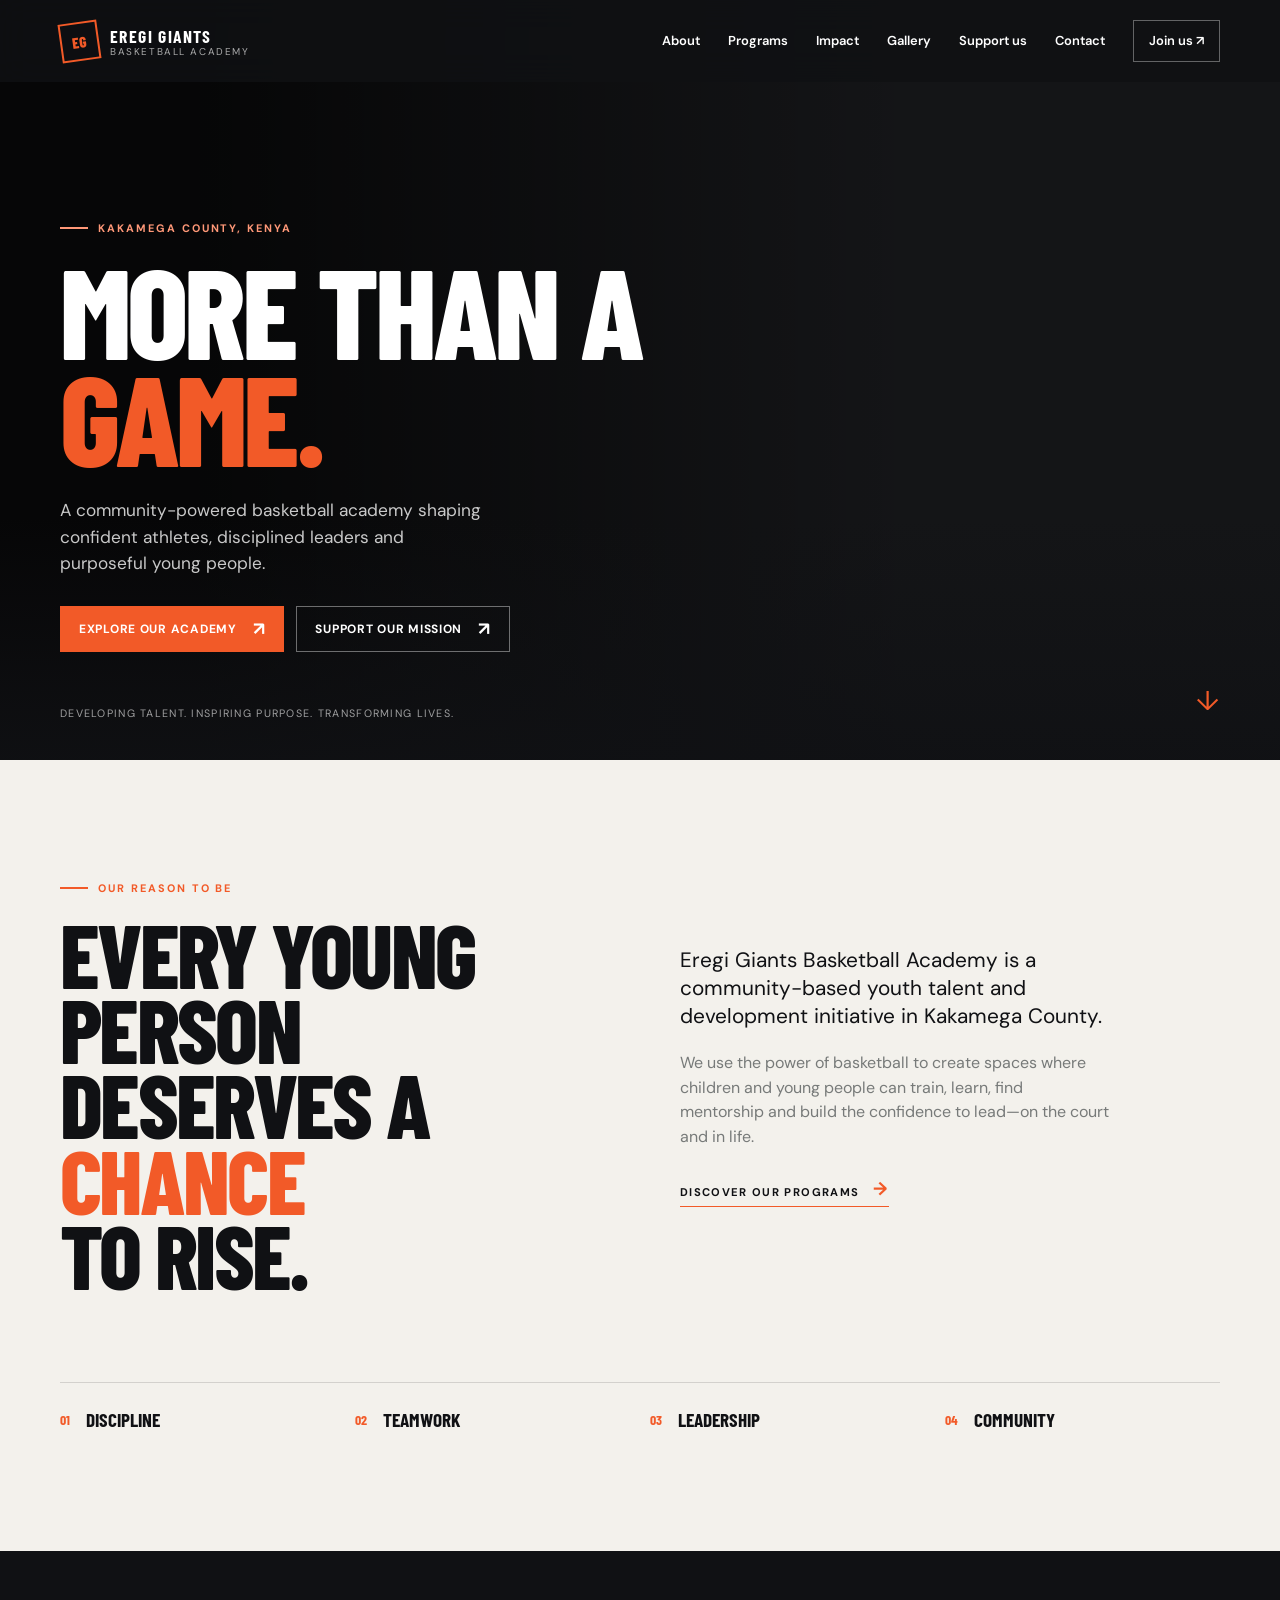
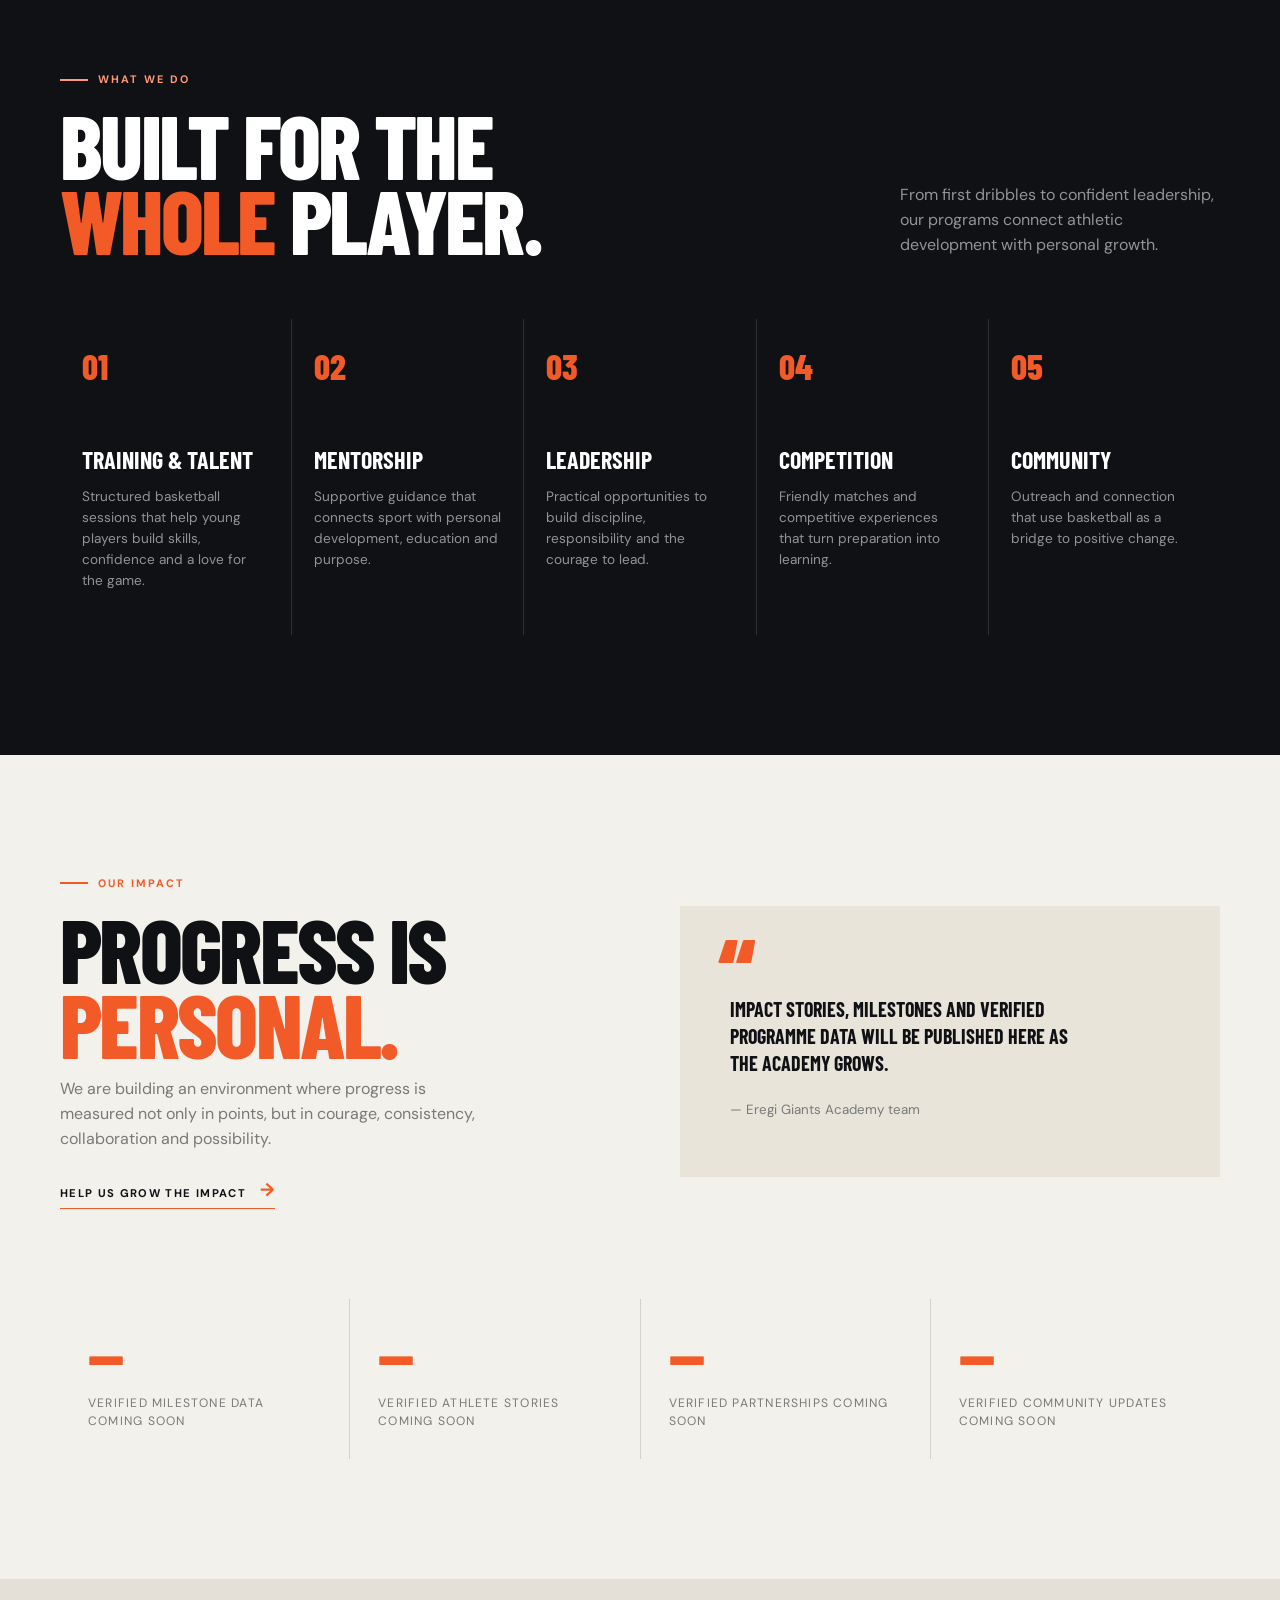
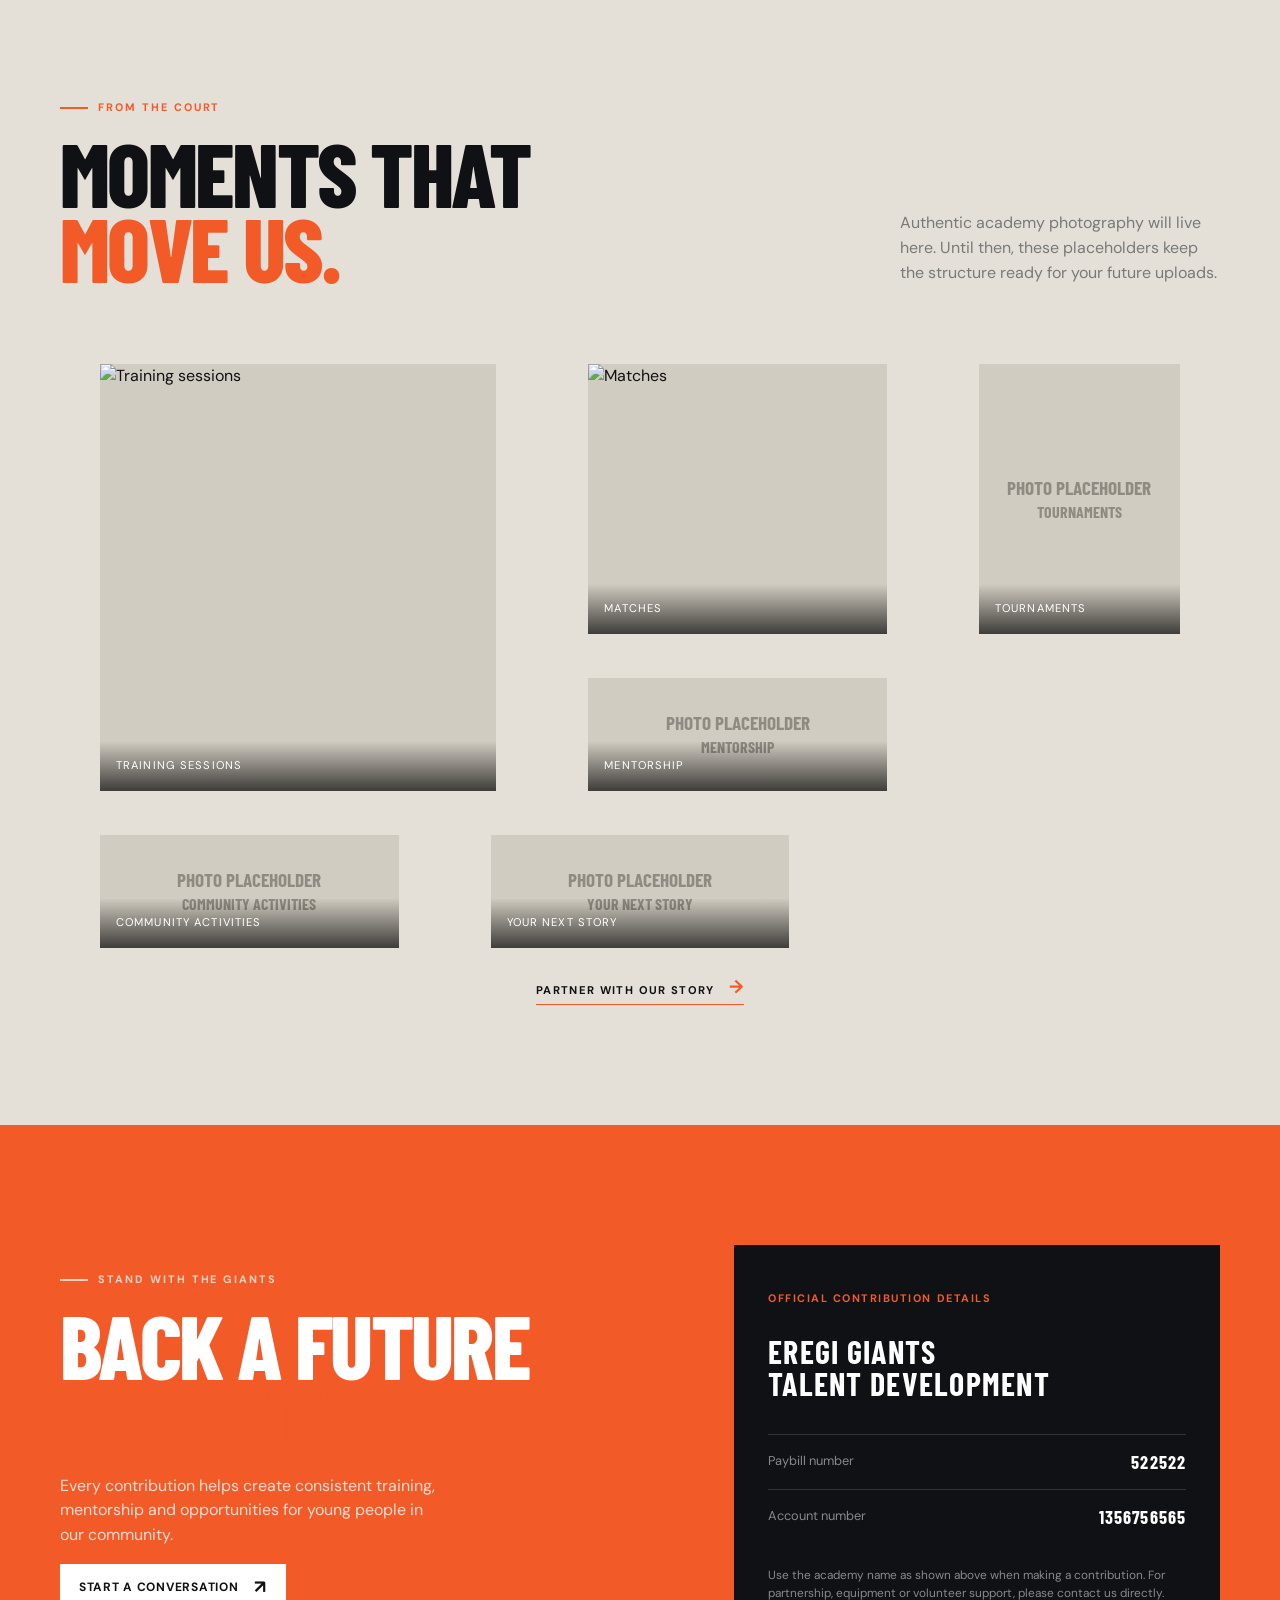
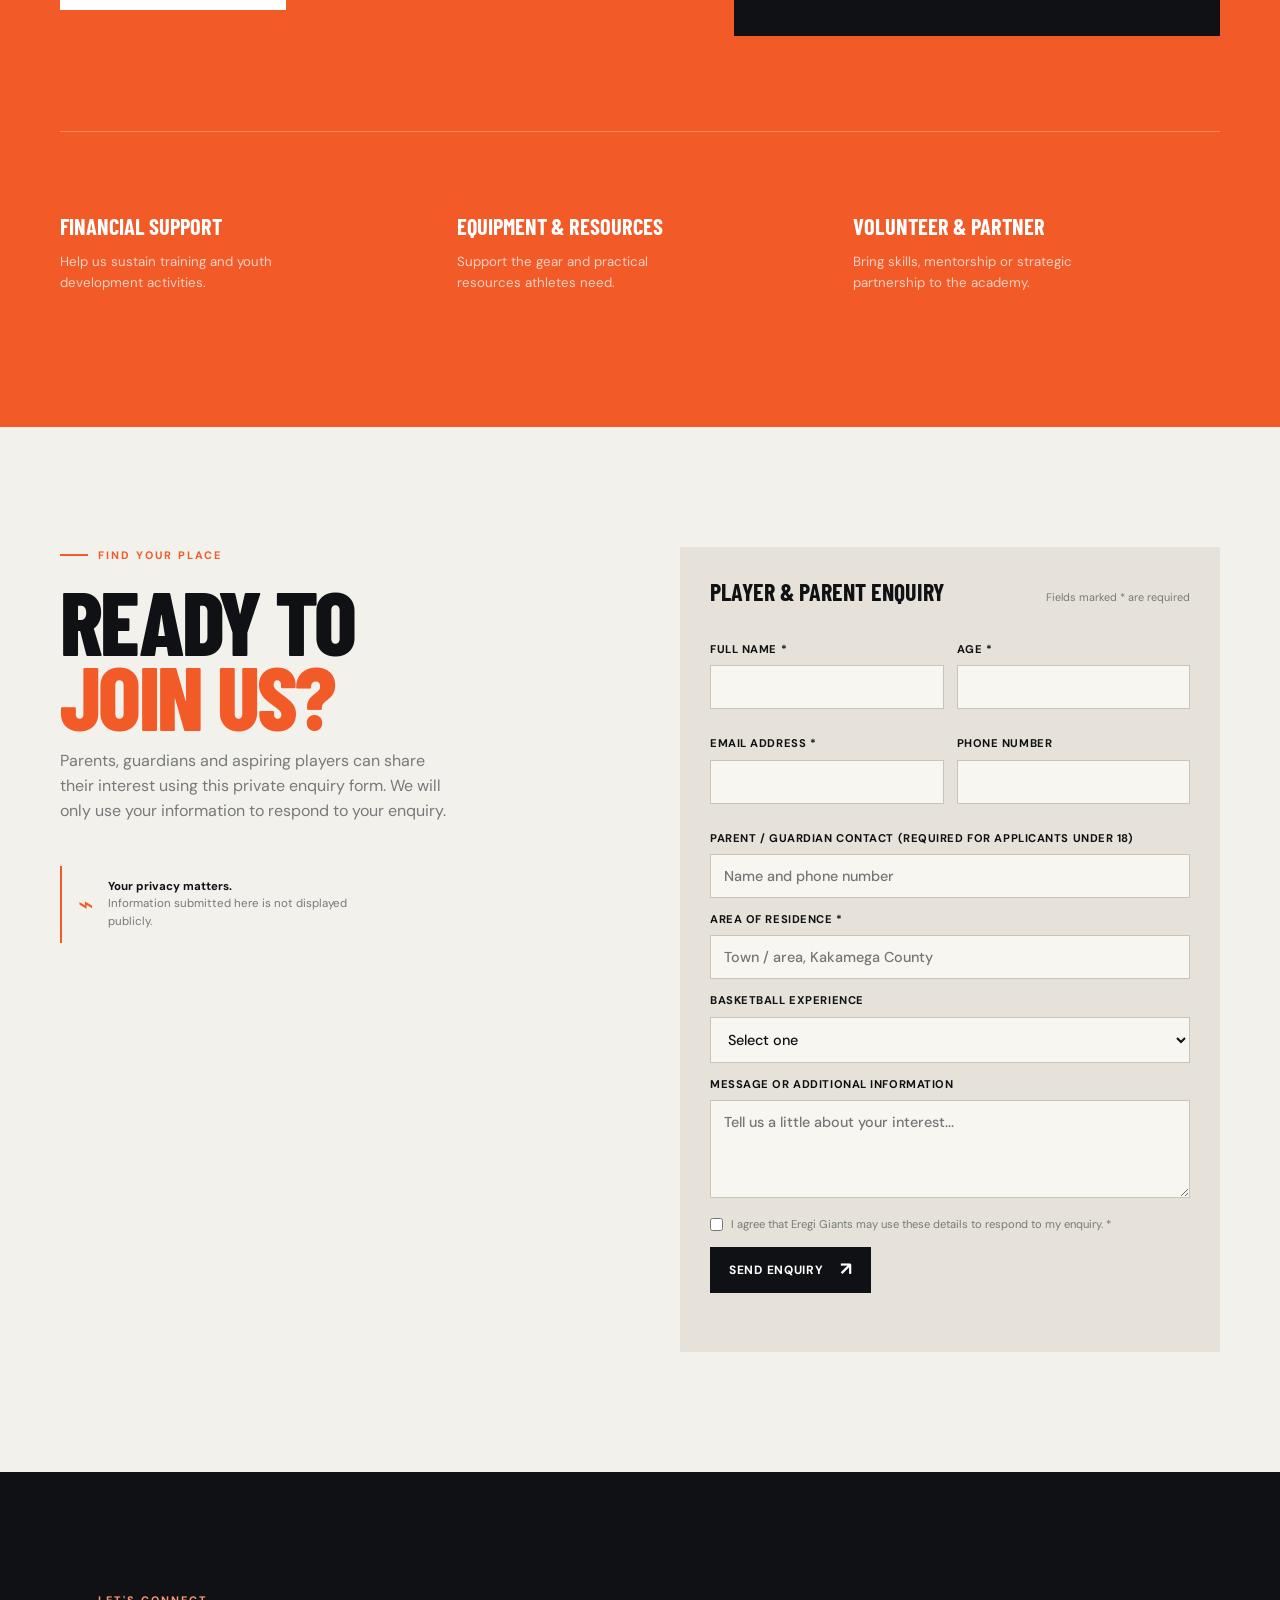
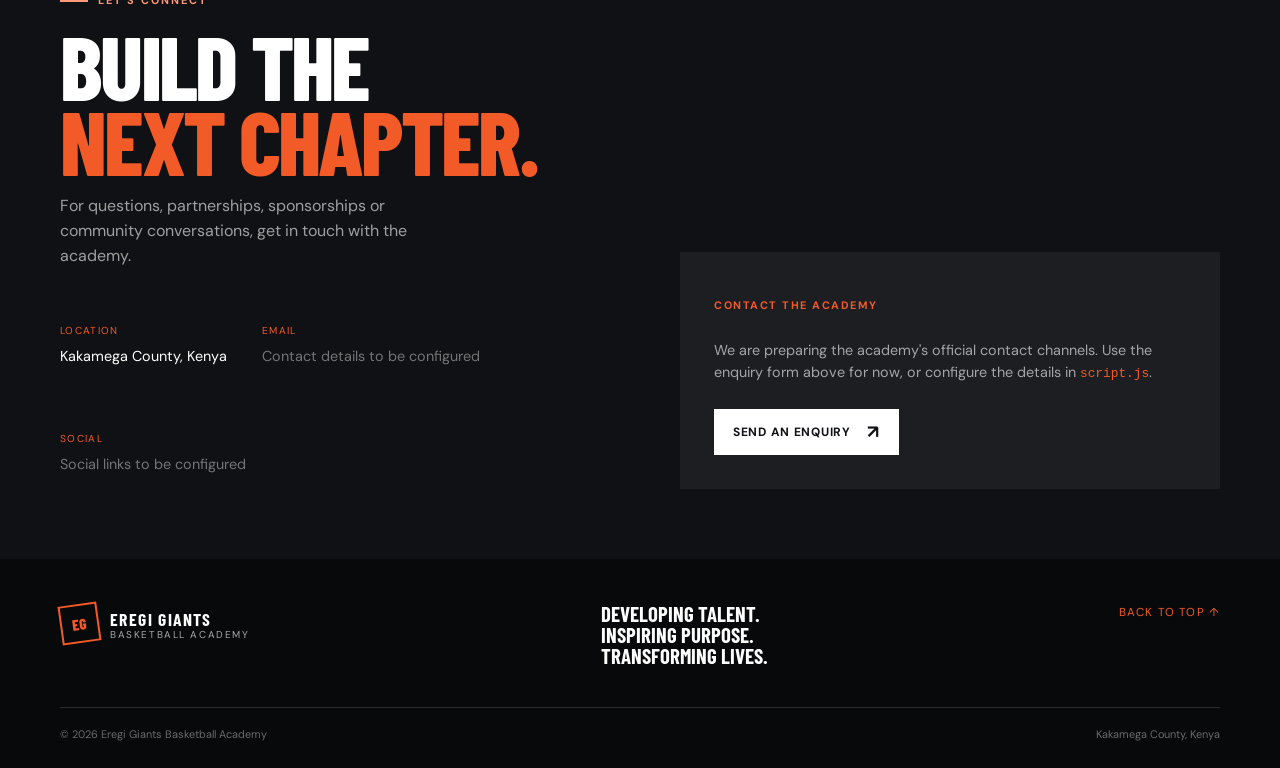
==== eregi-giants/index.html @ 75bba0b4 "Add Eregi Giants academy website\n\nCo-authored-by: Copilot <223556219+Copilot@users.noreply.github." ====
<!doctype html>
<html lang="en">
<head>
  <meta charset="utf-8" />
  <meta name="viewport" content="width=device-width, initial-scale=1" />
  <meta name="description" content="Eregi Giants Basketball Academy develops young talent, inspires purpose and transforms lives in Kakamega County, Kenya." />
  <meta name="theme-color" content="#101114" />
  <title>Eregi Giants Basketball Academy | Developing Talent. Inspiring Purpose.</title>
  <link rel="preconnect" href="https://fonts.googleapis.com" />
  <link rel="preconnect" href="https://fonts.gstatic.com" crossorigin />
  <link href="https://fonts.googleapis.com/css2?family=Barlow+Condensed:wght@500;600;700;800&family=DM+Sans:wght@400;500;600;700&display=swap" rel="stylesheet" />
  <link rel="stylesheet" href="styles.css" />
</head>
<body>
  <a class="skip-link" href="#main-content">Skip to content</a>
  <header class="site-header" id="top">
    <div class="container nav-wrap">
      <a class="brand" href="#home" aria-label="Eregi Giants home">
        <span class="brand-mark" aria-hidden="true">EG</span>
        <span><strong>EREGI GIANTS</strong><small>Basketball Academy</small></span>
      </a>
      <button class="menu-toggle" aria-expanded="false" aria-controls="primary-nav" aria-label="Open navigation"><span></span><span></span><span></span></button>
      <nav id="primary-nav" class="primary-nav" aria-label="Primary navigation">
        <a href="#about">About</a><a href="#programs">Programs</a><a href="#impact">Impact</a><a href="#gallery">Gallery</a><a href="#support">Support us</a><a href="#contact">Contact</a><a href="#join" class="nav-cta">Join us <span aria-hidden="true">↗</span></a>
      </nav>
    </div>
  </header>

  <main id="main-content">
    <section class="hero" id="home" aria-labelledby="hero-title">
      <div class="hero-image" role="img" aria-label="Young basketball player training outdoors"></div>
      <div class="hero-overlay"></div>
      <div class="container hero-content">
        <p class="eyebrow light"><span></span> Kakamega County, Kenya</p>
        <h1 id="hero-title">More than a<br /><em>game.</em></h1>
        <p class="hero-copy">A community-powered basketball academy shaping confident athletes, disciplined leaders and purposeful young people.</p>
        <div class="hero-actions"><a class="button button-primary" href="#about">Explore our academy <span>↗</span></a><a class="button button-ghost" href="#support">Support our mission <span>↗</span></a></div>
        <div class="hero-bottom"><span>Developing Talent. Inspiring Purpose. Transforming Lives.</span><a href="#about" class="scroll-cue" aria-label="Scroll to learn more">↓</a></div>
      </div>
    </section>

    <section class="intro section-pad" id="about">
      <div class="container intro-grid">
        <div><p class="eyebrow"><span></span> Our reason to be</p><h2>Every young person<br />deserves a <em>chance</em><br />to rise.</h2></div>
        <div class="intro-copy"><p class="lead">Eregi Giants Basketball Academy is a community-based youth talent and development initiative in Kakamega County.</p><p>We use the power of basketball to create spaces where children and young people can train, learn, find mentorship and build the confidence to lead—on the court and in life.</p><a class="text-link" href="#programs">Discover our programs <span>→</span></a></div>
      </div>
      <div class="container value-strip"><div><strong>01</strong><span>Discipline</span></div><div><strong>02</strong><span>Teamwork</span></div><div><strong>03</strong><span>Leadership</span></div><div><strong>04</strong><span>Community</span></div></div>
    </section>

    <section class="dark-section section-pad" id="programs">
      <div class="container"><div class="section-heading"><div><p class="eyebrow light"><span></span> What we do</p><h2>Built for the<br /><em>whole</em> player.</h2></div><p>From first dribbles to confident leadership, our programs connect athletic development with personal growth.</p></div><div class="program-grid" id="program-grid"></div></div>
    </section>

    <section class="impact section-pad" id="impact">
      <div class="container impact-grid"><div><p class="eyebrow"><span></span> Our impact</p><h2>Progress is<br /><em>personal.</em></h2><p class="impact-copy">We are building an environment where progress is measured not only in points, but in courage, consistency, collaboration and possibility.</p><a class="text-link" href="#support">Help us grow the impact <span>→</span></a></div><div class="impact-note"><span class="quote-mark">“</span><p>Impact stories, milestones and verified programme data will be published here as the academy grows.</p><small>— Eregi Giants Academy team</small></div></div>
      <div class="container stats-grid" id="stats-grid"></div>
    </section>

    <section class="gallery-section section-pad" id="gallery">
      <div class="container"><div class="section-heading gallery-heading"><div><p class="eyebrow"><span></span> From the court</p><h2>Moments that<br /><em>move us.</em></h2></div><p>Authentic academy photography will live here. Until then, these placeholders keep the structure ready for your future uploads.</p></div><div class="gallery-grid" id="gallery-grid"></div><div class="center"><a class="text-link" href="#support">Partner with our story <span>→</span></a></div></div>
    </section>

    <section class="support-section section-pad" id="support">
      <div class="container support-grid"><div><p class="eyebrow light"><span></span> Stand with the giants</p><h2>Back a future<br /><em>in motion.</em></h2><p>Every contribution helps create consistent training, mentorship and opportunities for young people in our community.</p><a class="button button-light" href="#join">Start a conversation <span>↗</span></a></div><div class="paybill-card"><p class="card-label">Official contribution details</p><h3>EREGI GIANTS<br />TALENT DEVELOPMENT</h3><div class="pay-row"><span>Paybill number</span><strong>522522</strong></div><div class="pay-row"><span>Account number</span><strong>1356756565</strong></div><p class="small-note">Use the academy name as shown above when making a contribution. For partnership, equipment or volunteer support, please contact us directly.</p></div></div>
      <div class="container support-options"><div><span class="option-num">01</span><h3>Financial support</h3><p>Help us sustain training and youth development activities.</p></div><div><span class="option-num">02</span><h3>Equipment & resources</h3><p>Support the gear and practical resources athletes need.</p></div><div><span class="option-num">03</span><h3>Volunteer & partner</h3><p>Bring skills, mentorship or strategic partnership to the academy.</p></div></div>
    </section>

    <section class="join-section section-pad" id="join"><div class="container join-grid"><div><p class="eyebrow"><span></span> Find your place</p><h2>Ready to<br /><em>join us?</em></h2><p>Parents, guardians and aspiring players can share their interest using this private enquiry form. We will only use your information to respond to your enquiry.</p><div class="privacy-note"><span aria-hidden="true">⌁</span><p><strong>Your privacy matters.</strong><br />Information submitted here is not displayed publicly.</p></div></div><form class="enquiry-form" id="join-form" novalidate><div class="form-intro"><span>Player & parent enquiry</span><small>Fields marked * are required</small></div><div class="form-row"><label>Full name *<input name="name" autocomplete="name" required /></label><label>Age *<input name="age" type="number" min="5" max="100" required /></label></div><div class="form-row"><label>Email address *<input name="email" type="email" autocomplete="email" required /></label><label>Phone number<input name="phone" type="tel" autocomplete="tel" /></label></div><label>Parent / guardian contact (required for applicants under 18)<input name="guardian" placeholder="Name and phone number" /></label><label>Area of residence *<input name="location" required placeholder="Town / area, Kakamega County" /></label><label>Basketball experience<select name="experience"><option value="">Select one</option><option>New to basketball</option><option>Some experience</option><option>Regular player</option><option>Competitive experience</option></select></label><label>Message or additional information<textarea name="message" rows="4" placeholder="Tell us a little about your interest..."></textarea></label><label class="checkbox-label"><input type="checkbox" name="consent" required /> <span>I agree that Eregi Giants may use these details to respond to my enquiry. *</span></label><button class="button button-dark" type="submit">Send enquiry <span>↗</span></button><p class="form-status" role="status" aria-live="polite"></p></form></div></section>

    <section class="contact-section section-pad" id="contact"><div class="container contact-grid"><div><p class="eyebrow light"><span></span> Let's connect</p><h2>Build the<br /><em>next chapter.</em></h2><p>For questions, partnerships, sponsorships or community conversations, get in touch with the academy.</p><div class="contact-details"><p><small>Location</small>Kakamega County, Kenya</p><p><small>Email</small><span class="muted">Contact details to be configured</span></p><p><small>Social</small><span class="muted">Social links to be configured</span></p></div></div><div class="contact-card"><p class="card-label">Contact the academy</p><p>We are preparing the academy's official contact channels. Use the enquiry form above for now, or configure the details in <code>script.js</code>.</p><a class="button button-light" href="#join">Send an enquiry <span>↗</span></a></div></div></section>
  </main>

  <footer class="site-footer"><div class="container footer-top"><a class="brand" href="#top"><span class="brand-mark" aria-hidden="true">EG</span><span><strong>EREGI GIANTS</strong><small>Basketball Academy</small></span></a><p>Developing Talent.<br />Inspiring Purpose.<br />Transforming Lives.</p><a class="back-top" href="#top">Back to top ↑</a></div><div class="container footer-bottom"><span>© <span id="year"></span> Eregi Giants Basketball Academy</span><span>Kakamega County, Kenya</span></div></footer>
  <script src="script.js"></script>
</body>
</html>
---- eregi-giants/styles.css ----
:root{--ink:#101114;--paper:#f3f1ec;--orange:#f25a28;--orange-dark:#c7441a;--muted:#777a79;--line:rgba(16,17,20,.14);--white:#fff;--display:'Barlow Condensed',Impact,sans-serif;--body:'DM Sans',Arial,sans-serif}*{box-sizing:border-box}html{scroll-behavior:smooth}body{margin:0;background:var(--paper);color:var(--ink);font-family:var(--body);line-height:1.55}.container{width:min(1160px,calc(100% - 48px));margin:auto}.skip-link{position:absolute;left:1rem;top:-3rem;background:var(--orange);color:white;padding:.7rem 1rem;z-index:20}.skip-link:focus{top:1rem}.site-header{position:fixed;z-index:10;top:0;width:100%;padding:20px 0;background:rgba(16,17,20,.84);backdrop-filter:blur(16px);color:#fff}.nav-wrap{display:flex;align-items:center;justify-content:space-between}.brand{display:flex;gap:11px;align-items:center;color:inherit;text-decoration:none}.brand strong,.brand small{display:block;line-height:1.05}.brand strong{font:700 1.1rem var(--display);letter-spacing:.08em}.brand small{font-size:.62rem;letter-spacing:.16em;text-transform:uppercase;opacity:.65}.brand-mark{display:grid;place-items:center;width:39px;height:39px;border:2px solid var(--orange);color:var(--orange);font:800 .95rem var(--display);transform:rotate(-8deg)}.primary-nav{display:flex;align-items:center;gap:28px}.primary-nav a{color:#fff;text-decoration:none;font-size:.81rem;font-weight:600}.nav-cta{padding:10px 15px;border:1px solid rgba(255,255,255,.35)}.menu-toggle{display:none;background:none;border:0;color:white}.hero{position:relative;min-height:760px;background:#1a1b1e;color:white;overflow:hidden}.hero-image{position:absolute;inset:0;background:linear-gradient(90deg,rgba(0,0,0,.78) 15%,rgba(0,0,0,.24) 70%),url('https://images.unsplash.com/photo-1518407613690-d9fc990e795f?auto=format&fit=crop&w=2000&q=85') center/cover}.hero-overlay{position:absolute;inset:auto 0 0;height:32%;background:linear-gradient(transparent,rgba(16,17,20,.88))}.hero-content{position:relative;padding-top:220px;min-height:760px;display:flex;flex-direction:column;align-items:flex-start}.eyebrow{display:flex;gap:10px;align-items:center;text-transform:uppercase;letter-spacing:.18em;font-size:.68rem;font-weight:700;color:var(--orange);margin:0 0 19px}.eyebrow span{display:inline-block;width:28px;height:2px;background:currentColor}.eyebrow.light{color:#ff9878}.hero h1,h2{font:800 clamp(4.5rem,10vw,8.5rem)/.84 var(--display);letter-spacing:-.03em;text-transform:uppercase;margin:0}.hero h1 em,h2 em{font-style:normal;color:var(--orange)}.hero-copy{max-width:430px;font-size:1.08rem;margin:26px 0 29px;color:rgba(255,255,255,.78)}.hero-actions{display:flex;gap:12px;flex-wrap:wrap}.button{display:inline-flex;align-items:center;gap:16px;padding:14px 18px;font:700 .75rem var(--body);letter-spacing:.06em;text-transform:uppercase;text-decoration:none;border:1px solid transparent;cursor:pointer;transition:.2s}.button span{font-size:1.15rem;line-height:.7}.button-primary{background:var(--orange);color:#fff}.button-primary:hover{background:#ff7040}.button-ghost{border-color:rgba(255,255,255,.4);color:#fff}.button-ghost:hover{background:#fff;color:var(--ink)}.button-light{background:#fff;color:var(--ink)}.button-dark{background:var(--ink);color:#fff}.button-dark:hover{background:var(--orange)}.hero-bottom{display:flex;justify-content:space-between;align-items:end;margin-top:auto;width:100%;padding-bottom:38px;color:rgba(255,255,255,.6);font-size:.67rem;letter-spacing:.12em;text-transform:uppercase}.scroll-cue{color:var(--orange);font-size:1.7rem;text-decoration:none}.section-pad{padding:120px 0}.intro-grid,.impact-grid,.join-grid,.contact-grid{display:grid;grid-template-columns:1fr 1fr;gap:80px}.intro h2,.impact h2,.join h2{font-size:clamp(4rem,7vw,6.8rem)}.intro-copy{padding-top:45px;max-width:460px}.lead{font-size:1.3rem;line-height:1.35}.intro-copy p:not(.lead),.impact-copy{color:var(--muted);max-width:430px}.text-link{color:var(--ink);display:inline-flex;gap:14px;margin-top:18px;text-decoration:none;text-transform:uppercase;letter-spacing:.12em;font-size:.7rem;font-weight:700;border-bottom:1px solid var(--orange);padding-bottom:5px}.text-link span{color:var(--orange);font-size:1.15rem;line-height:.6}.value-strip{border-top:1px solid var(--line);margin-top:90px;padding-top:25px;display:grid;grid-template-columns:repeat(4,1fr);gap:20px}.value-strip div{display:flex;gap:16px;align-items:center}.value-strip strong,.option-num{color:var(--orange);font:700 .86rem var(--display)}.value-strip span{font:700 1.2rem var(--display);text-transform:uppercase}.dark-section,.contact-section{background:var(--ink);color:white}.section-heading{display:flex;justify-content:space-between;align-items:end;gap:30px;margin-bottom:62px}.section-heading>p{max-width:320px;color:rgba(255,255,255,.55);margin:0}.section-heading h2{font-size:clamp(4rem,7vw,6.8rem)}.program-grid{display:grid;grid-template-columns:repeat(5,1fr);gap:1px;background:rgba(255,255,255,.13)}.program-card{padding:26px 22px 30px;background:var(--ink);min-height:250px}.program-card .icon{color:var(--orange);font:800 2.2rem var(--display)}.program-card h3{font:700 1.5rem/1 var(--display);text-transform:uppercase;margin:60px 0 10px}.program-card p{color:rgba(255,255,255,.55);font-size:.85rem}.impact-grid{align-items:center}.impact-note{background:#e8e4da;padding:55px 50px;min-height:265px;position:relative}.quote-mark{font:800 6rem/.6 var(--display);color:var(--orange);position:absolute;top:35px;left:38px}.impact-note p{font:700 1.25rem/1.35 var(--display);text-transform:uppercase;margin:35px 0 20px;max-width:360px}.impact-note small{color:var(--muted)}.stats-grid{display:grid;grid-template-columns:repeat(4,1fr);gap:1px;background:var(--line);margin-top:90px}.stat{padding:28px;background:var(--paper);min-height:135px}.stat strong{font:800 3.8rem/.9 var(--display);color:var(--orange)}.stat span{display:block;color:var(--muted);font-size:.76rem;text-transform:uppercase;letter-spacing:.1em;margin-top:8px}.gallery-section{background:#e4e0d7}.gallery-heading h2{color:var(--ink)}.gallery-heading>p{color:var(--muted)}.gallery-grid{display:grid;grid-template-columns:repeat(12,1fr);grid-auto-rows:145px;gap:12px}.gallery-item{position:relative;overflow:hidden;background:#d1ccc1}.gallery-item:nth-child(1){grid-column:span 5;grid-row:span 3}.gallery-item:nth-child(2){grid-column:span 4;grid-row:span 2}.gallery-item:nth-child(3){grid-column:span 3;grid-row:span 2}.gallery-item:nth-child(4){grid-column:span 4;grid-row:span 1}.gallery-item:nth-child(5){grid-column:span 4;grid-row:span 1}.gallery-item:nth-child(6){grid-column:span 4;grid-row:span 1}.gallery-item img{width:100%;height:100%;object-fit:cover;filter:saturate(.8)}.gallery-item .placeholder{height:100%;display:grid;place-items:center;padding:20px;text-align:center;color:#8f8b82;font:700 1.2rem var(--display);text-transform:uppercase}.gallery-item figcaption{position:absolute;bottom:0;left:0;right:0;padding:16px;color:#fff;background:linear-gradient(transparent,rgba(0,0,0,.7));font-size:.7rem;text-transform:uppercase;letter-spacing:.1em}.center{text-align:center}.support-section{background:var(--orange);color:#fff}.support-grid{display:grid;grid-template-columns:1.1fr .9fr;gap:80px;align-items:center}.support-section .eyebrow{color:#ffd2c3}.support-section h2{font-size:clamp(4rem,7vw,6.8rem)}.support-section .support-grid>div:first-child>p:not(.eyebrow){max-width:390px;color:rgba(255,255,255,.8)}.paybill-card{background:var(--ink);padding:34px;color:#fff}.card-label{font-size:.68rem;text-transform:uppercase;letter-spacing:.14em;color:var(--orange);font-weight:700}.paybill-card h3{font:700 2rem/1 var(--display);letter-spacing:.04em;margin:28px 0 35px}.pay-row{display:flex;justify-content:space-between;border-top:1px solid rgba(255,255,255,.15);padding:16px 0}.pay-row span{color:rgba(255,255,255,.5);font-size:.8rem}.pay-row strong{font:700 1.15rem var(--display);letter-spacing:.06em}.small-note{color:rgba(255,255,255,.5);font-size:.74rem;margin:22px 0 0}.support-options{display:grid;grid-template-columns:repeat(3,1fr);gap:30px;border-top:1px solid rgba(255,255,255,.25);margin-top:95px;padding-top:28px}.support-options h3{font:700 1.4rem var(--display);text-transform:uppercase;margin:28px 0 4px}.support-options p{font-size:.83rem;color:rgba(255,255,255,.72);max-width:220px}.join-grid{align-items:start}.join-section h2{font-size:clamp(4rem,7vw,6.8rem)}.join-grid>div:first-child>p:not(.eyebrow){color:var(--muted);max-width:400px}.privacy-note{display:flex;gap:14px;align-items:center;border-left:2px solid var(--orange);padding:12px 16px;margin-top:42px;max-width:330px}.privacy-note span{font-size:1.6rem;color:var(--orange)}.privacy-note p{font-size:.72rem;color:var(--muted);margin:0}.privacy-note strong{color:var(--ink)}.enquiry-form{background:#e6e2d9;padding:30px}.form-intro{display:flex;justify-content:space-between;gap:15px;align-items:end;margin-bottom:22px}.form-intro span{font:700 1.5rem var(--display);text-transform:uppercase}.form-intro small{font-size:.68rem;color:var(--muted)}label{display:block;font-size:.7rem;font-weight:700;text-transform:uppercase;letter-spacing:.05em;margin:13px 0}input,select,textarea{width:100%;font:500 .9rem var(--body);border:1px solid #c9c4b8;background:#f8f6f1;padding:12px 13px;margin-top:7px;color:var(--ink);border-radius:0}textarea{resize:vertical}.form-row{display:grid;grid-template-columns:1fr 1fr;gap:13px}.checkbox-label{display:flex;align-items:flex-start;gap:8px;text-transform:none;letter-spacing:0;font-weight:400;color:var(--muted)}.checkbox-label input{width:auto;margin:2px 0}.form-status{font-size:.8rem;margin:14px 0 0;min-height:1.2em}.contact-section{padding-bottom:70px}.contact-grid h2{font-size:clamp(4rem,7vw,6.8rem)}.contact-grid>div:first-child>p:not(.eyebrow){max-width:400px;color:rgba(255,255,255,.6)}.contact-details{display:flex;gap:35px;flex-wrap:wrap;margin-top:40px}.contact-details p{font-size:.9rem}.contact-details small{display:block;color:var(--orange);font-size:.63rem;text-transform:uppercase;letter-spacing:.13em;margin-bottom:6px}.muted{color:rgba(255,255,255,.42)}.contact-card{background:#1c1e22;padding:34px;align-self:end}.contact-card p:not(.card-label){color:rgba(255,255,255,.6);font-size:.9rem;margin:25px 0}.contact-card code{color:var(--orange);font-size:.8rem}.site-footer{background:#08090a;color:#fff;padding:45px 0 25px}.footer-top{display:flex;justify-content:space-between;align-items:start;gap:30px}.footer-top p{font:700 1.3rem/1 var(--display);text-transform:uppercase;margin:0}.back-top{color:var(--orange);text-decoration:none;font-size:.72rem;text-transform:uppercase;letter-spacing:.1em}.footer-bottom{display:flex;justify-content:space-between;border-top:1px solid rgba(255,255,255,.14);margin-top:40px;padding-top:18px;color:rgba(255,255,255,.4);font-size:.68rem}
@media (max-width:800px){.container{width:min(100% - 32px,600px)}.site-header{padding:15px 0}.menu-toggle{display:block}.menu-toggle span{display:block;width:24px;height:2px;background:#fff;margin:5px}.primary-nav{display:none;position:absolute;top:69px;left:0;right:0;padding:22px 16px;background:var(--ink);flex-direction:column;align-items:stretch;gap:18px}.primary-nav.open{display:flex}.primary-nav a{padding:4px 0}.nav-cta{text-align:center}.hero,.hero-content{min-height:680px}.hero-content{padding-top:165px}.hero-image{background-position:66% center}.hero h1{font-size:clamp(4rem,18vw,6rem)}.section-pad{padding:80px 0}.intro-grid,.impact-grid,.join-grid,.contact-grid,.support-grid{grid-template-columns:1fr;gap:35px}.intro-copy{padding-top:0}.value-strip{margin-top:60px;grid-template-columns:1fr 1fr;row-gap:20px}.section-heading{display:block;margin-bottom:35px}.section-heading>p{margin-top:25px}.program-grid{grid-template-columns:1fr 1fr}.program-card{min-height:220px}.program-card h3{margin-top:35px}.stats-grid{grid-template-columns:1fr 1fr;margin-top:55px}.gallery-grid{grid-template-columns:1fr 1fr;grid-auto-rows:150px}.gallery-item:nth-child(n){grid-column:span 1;grid-row:span 1}.gallery-item:first-child{grid-column:span 2;grid-row:span 2}.support-options{grid-template-columns:1fr;margin-top:55px;gap:12px}.support-options div{border-top:1px solid rgba(255,255,255,.25);padding-top:15px}.support-options h3{margin:10px 0 4px}.form-row{grid-template-columns:1fr}.footer-top{display:grid;grid-template-columns:1fr 1fr}.footer-top .back-top{grid-column:2}.footer-bottom{display:block}.footer-bottom span{display:block;margin-top:5px}}
@media (prefers-reduced-motion:reduce){html{scroll-behavior:auto}.button{transition:none}}
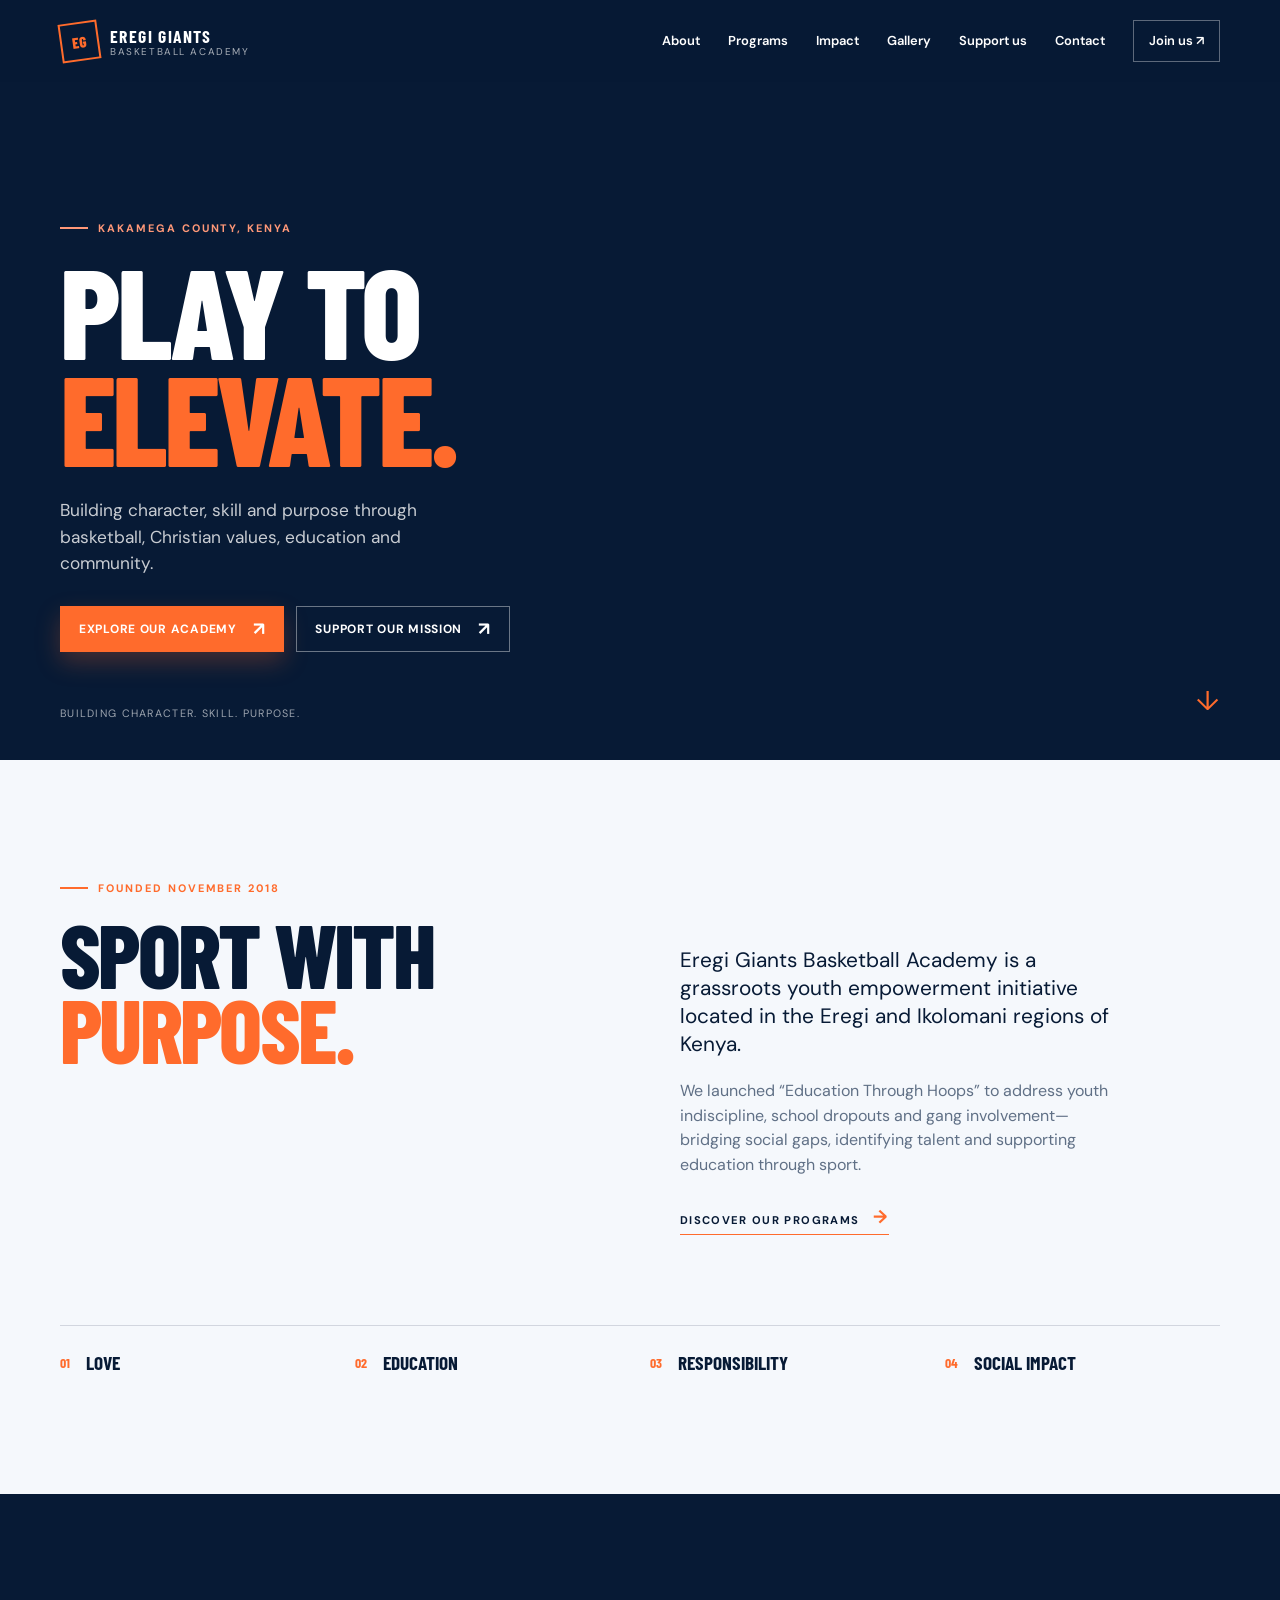
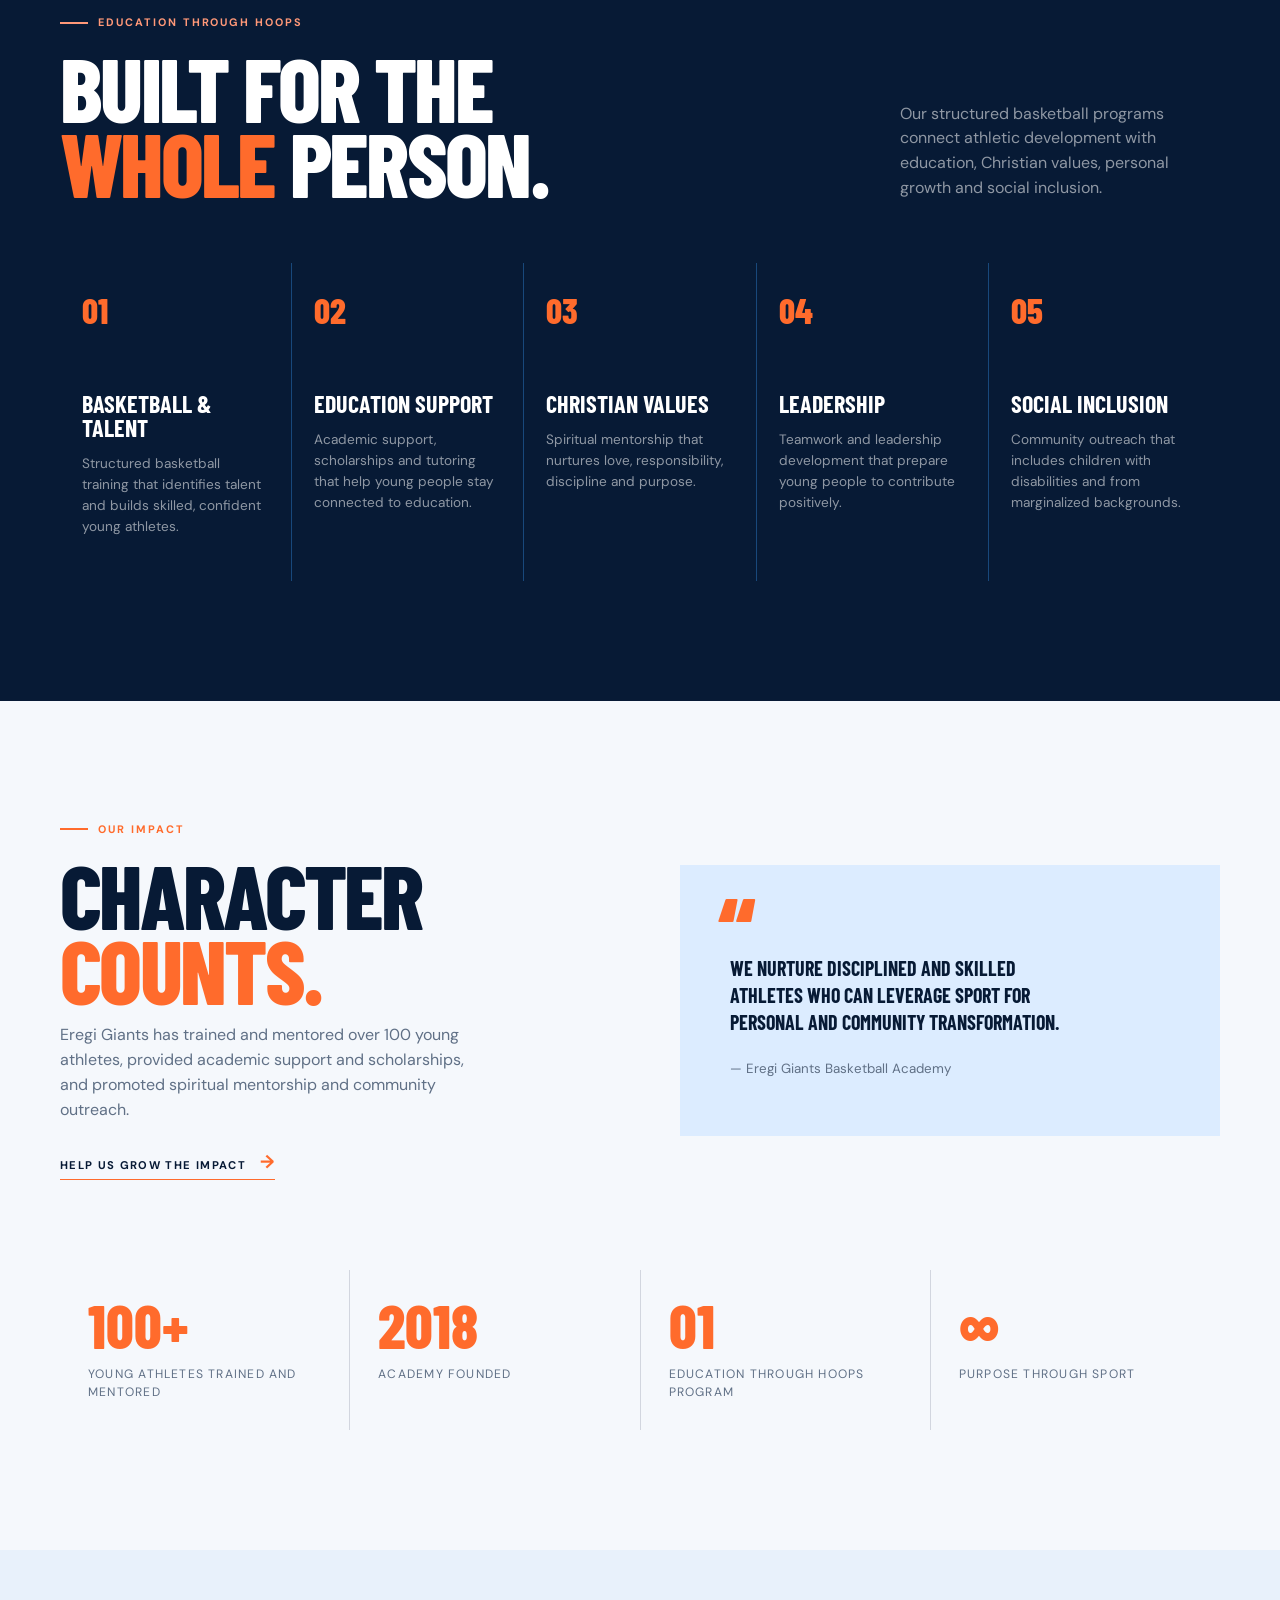
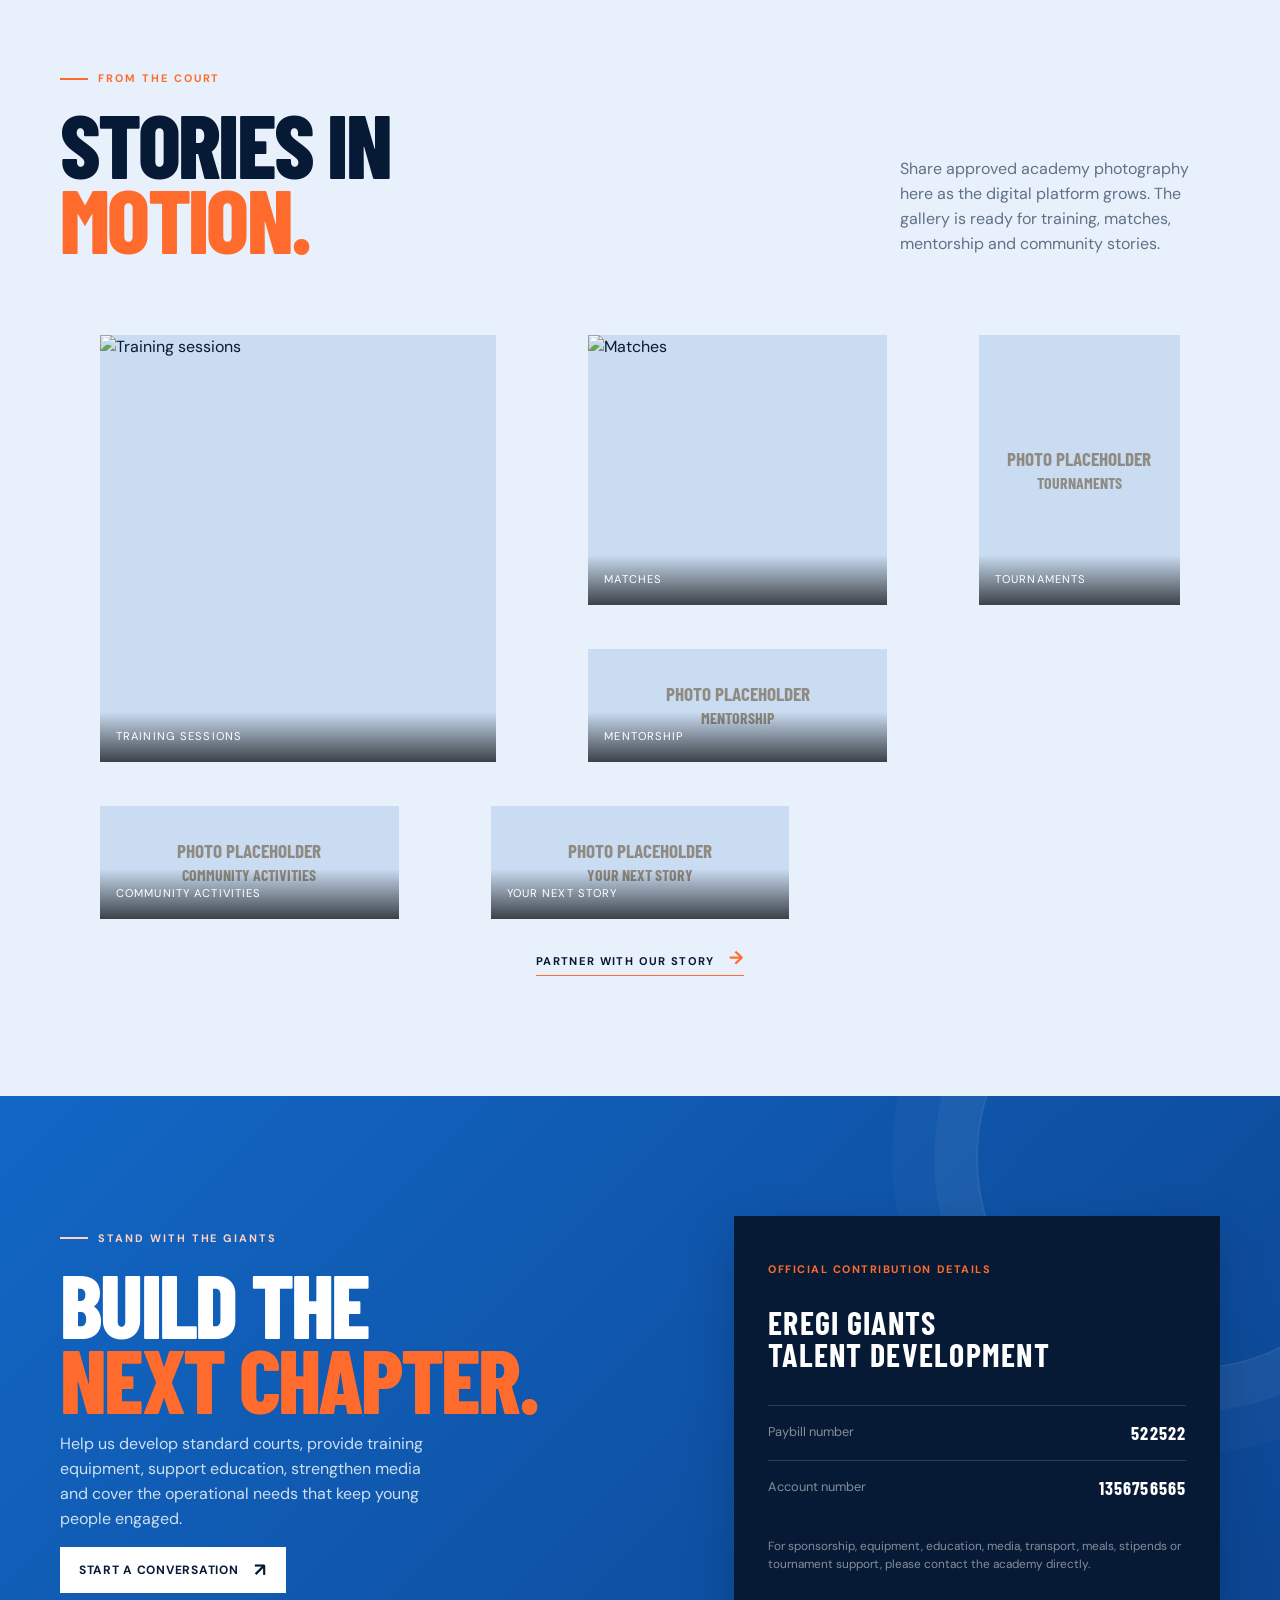
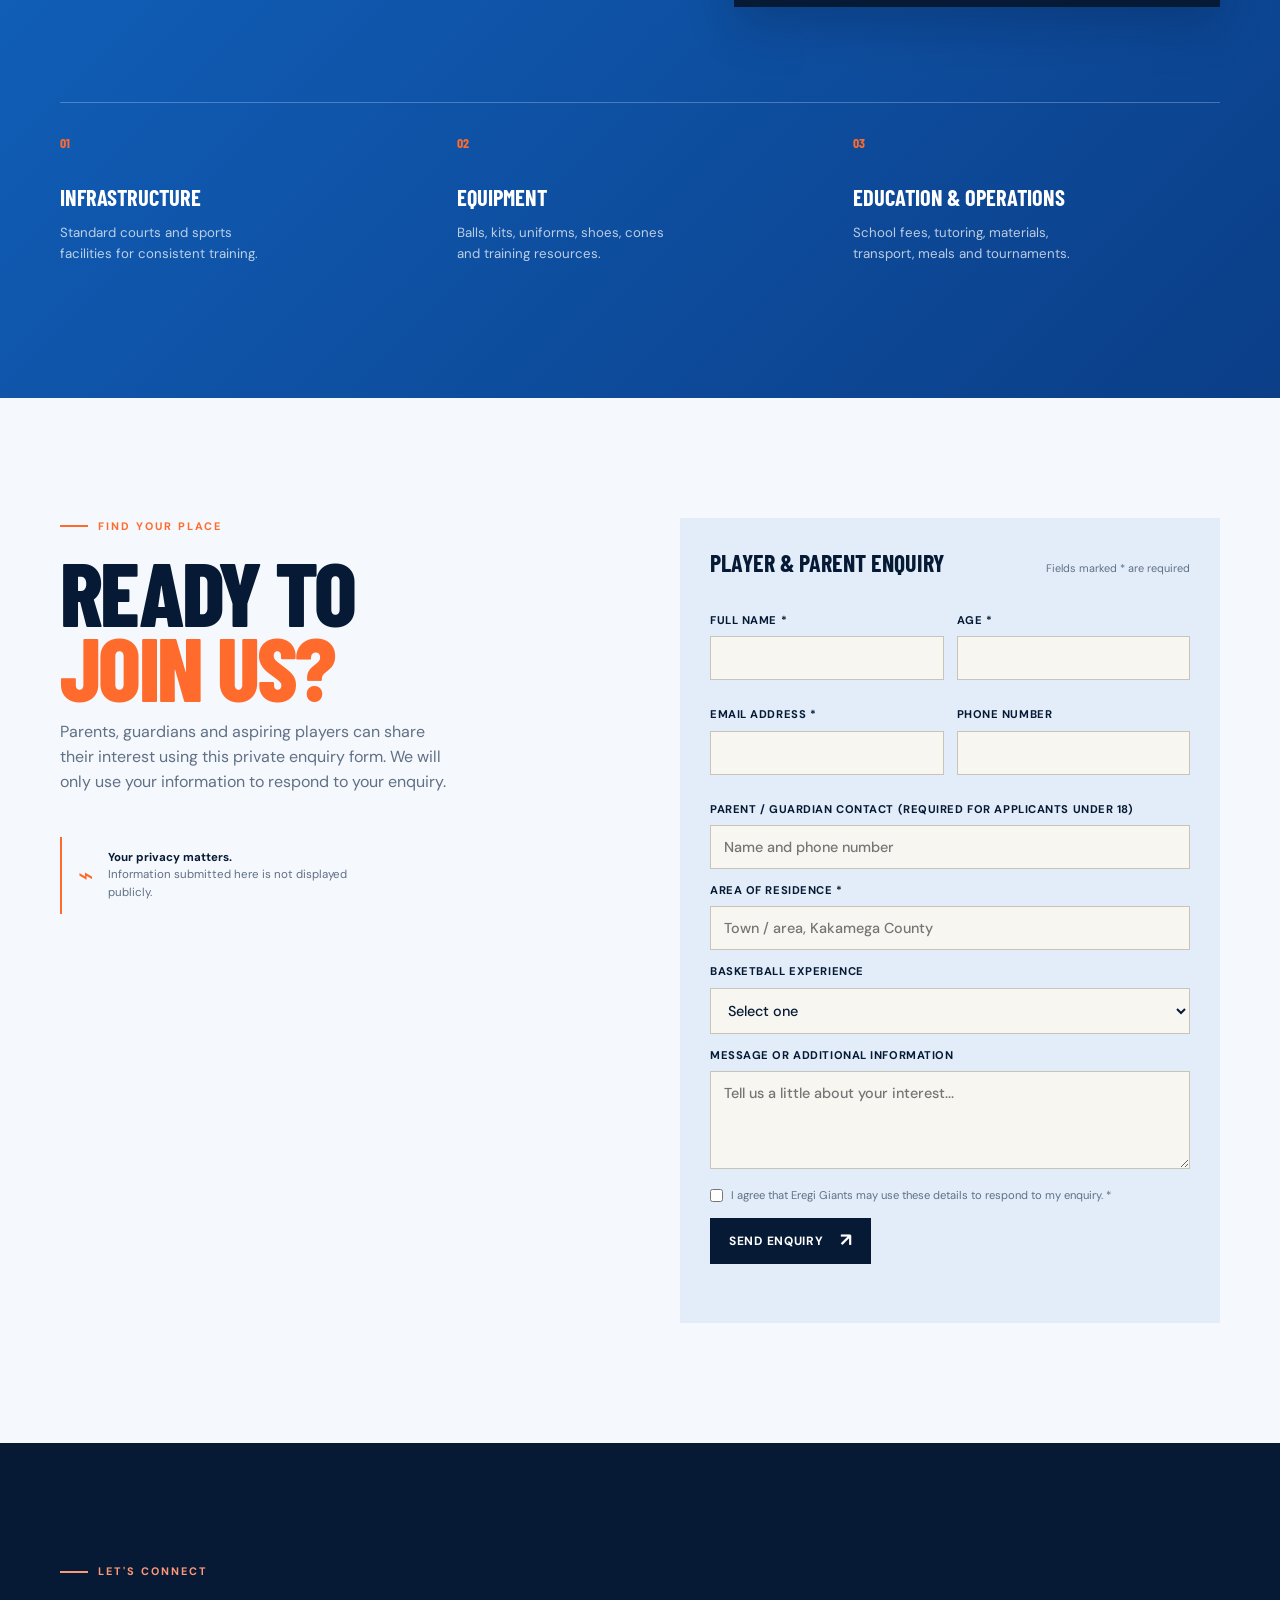
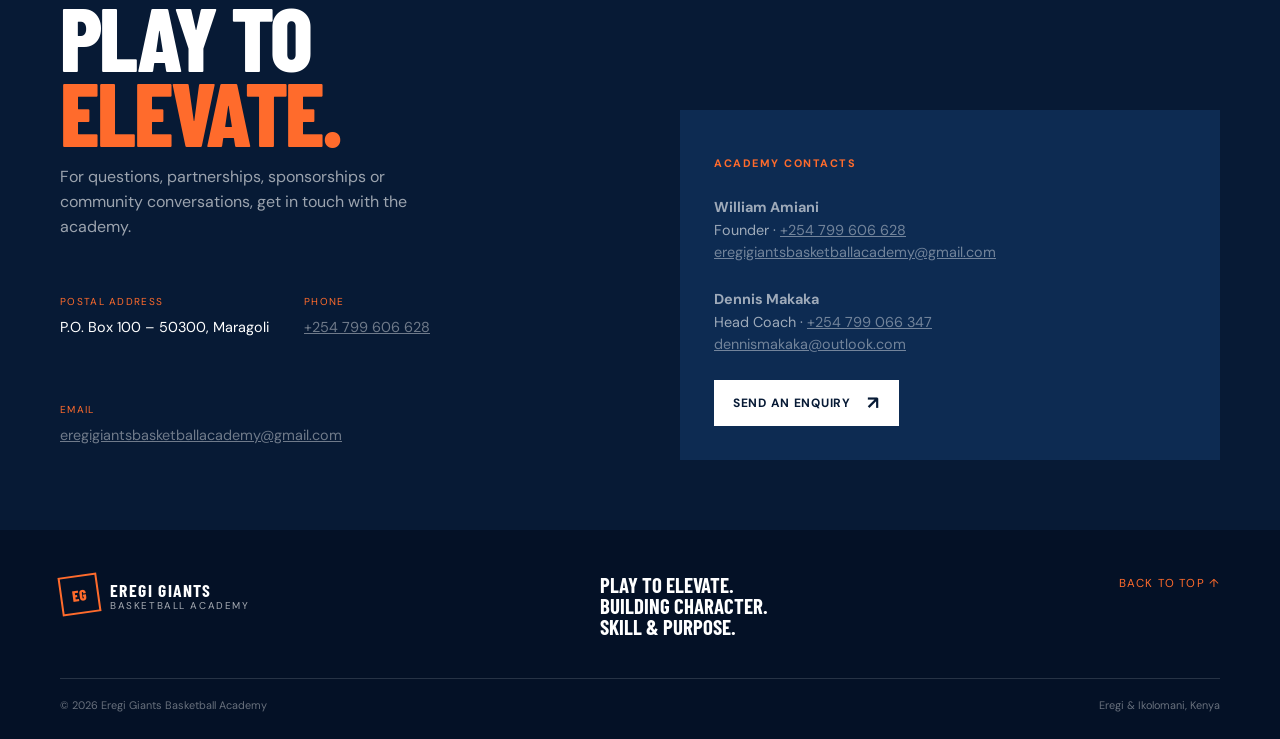
==== commit 7cd0f9eb: "Add verified academy proposal content\n\nCo-authored-by: Copilot <223556219+Copilot@users.noreply.gi" ====
--- a/eregi-giants/index.html
+++ b/eregi-giants/index.html
@@ -3,7 +3,7 @@
 <head>
   <meta charset="utf-8" />
   <meta name="viewport" content="width=device-width, initial-scale=1" />
-  <meta name="description" content="Eregi Giants Basketball Academy develops young talent, inspires purpose and transforms lives in Kakamega County, Kenya." />
+  <meta name="description" content="Eregi Giants Basketball Academy is a grassroots youth empowerment initiative in Eregi and Ikolomani, Kenya, using basketball to build character, skill and purpose." />
   <meta name="theme-color" content="#101114" />
   <title>Eregi Giants Basketball Academy | Developing Talent. Inspiring Purpose.</title>
   <link rel="preconnect" href="https://fonts.googleapis.com" />
@@ -32,45 +32,45 @@
       <div class="hero-overlay"></div>
       <div class="container hero-content">
         <p class="eyebrow light"><span></span> Kakamega County, Kenya</p>
-        <h1 id="hero-title">More than a<br /><em>game.</em></h1>
-        <p class="hero-copy">A community-powered basketball academy shaping confident athletes, disciplined leaders and purposeful young people.</p>
+        <h1 id="hero-title">Play to<br /><em>elevate.</em></h1>
+        <p class="hero-copy">Building character, skill and purpose through basketball, Christian values, education and community.</p>
         <div class="hero-actions"><a class="button button-primary" href="#about">Explore our academy <span>↗</span></a><a class="button button-ghost" href="#support">Support our mission <span>↗</span></a></div>
-        <div class="hero-bottom"><span>Developing Talent. Inspiring Purpose. Transforming Lives.</span><a href="#about" class="scroll-cue" aria-label="Scroll to learn more">↓</a></div>
+        <div class="hero-bottom"><span>Building Character. Skill. Purpose.</span><a href="#about" class="scroll-cue" aria-label="Scroll to learn more">↓</a></div>
       </div>
     </section>
 
     <section class="intro section-pad" id="about">
       <div class="container intro-grid">
-        <div><p class="eyebrow"><span></span> Our reason to be</p><h2>Every young person<br />deserves a <em>chance</em><br />to rise.</h2></div>
-        <div class="intro-copy"><p class="lead">Eregi Giants Basketball Academy is a community-based youth talent and development initiative in Kakamega County.</p><p>We use the power of basketball to create spaces where children and young people can train, learn, find mentorship and build the confidence to lead—on the court and in life.</p><a class="text-link" href="#programs">Discover our programs <span>→</span></a></div>
+        <div><p class="eyebrow"><span></span> Founded November 2018</p><h2>Sport with<br /><em>purpose.</em></h2></div>
+        <div class="intro-copy"><p class="lead">Eregi Giants Basketball Academy is a grassroots youth empowerment initiative located in the Eregi and Ikolomani regions of Kenya.</p><p>We launched “Education Through Hoops” to address youth indiscipline, school dropouts and gang involvement—bridging social gaps, identifying talent and supporting education through sport.</p><a class="text-link" href="#programs">Discover our programs <span>→</span></a></div>
       </div>
-      <div class="container value-strip"><div><strong>01</strong><span>Discipline</span></div><div><strong>02</strong><span>Teamwork</span></div><div><strong>03</strong><span>Leadership</span></div><div><strong>04</strong><span>Community</span></div></div>
+      <div class="container value-strip"><div><strong>01</strong><span>Love</span></div><div><strong>02</strong><span>Education</span></div><div><strong>03</strong><span>Responsibility</span></div><div><strong>04</strong><span>Social impact</span></div></div>
     </section>
 
     <section class="dark-section section-pad" id="programs">
-      <div class="container"><div class="section-heading"><div><p class="eyebrow light"><span></span> What we do</p><h2>Built for the<br /><em>whole</em> player.</h2></div><p>From first dribbles to confident leadership, our programs connect athletic development with personal growth.</p></div><div class="program-grid" id="program-grid"></div></div>
+      <div class="container"><div class="section-heading"><div><p class="eyebrow light"><span></span> Education Through Hoops</p><h2>Built for the<br /><em>whole</em> person.</h2></div><p>Our structured basketball programs connect athletic development with education, Christian values, personal growth and social inclusion.</p></div><div class="program-grid" id="program-grid"></div></div>
     </section>
 
     <section class="impact section-pad" id="impact">
-      <div class="container impact-grid"><div><p class="eyebrow"><span></span> Our impact</p><h2>Progress is<br /><em>personal.</em></h2><p class="impact-copy">We are building an environment where progress is measured not only in points, but in courage, consistency, collaboration and possibility.</p><a class="text-link" href="#support">Help us grow the impact <span>→</span></a></div><div class="impact-note"><span class="quote-mark">“</span><p>Impact stories, milestones and verified programme data will be published here as the academy grows.</p><small>— Eregi Giants Academy team</small></div></div>
+      <div class="container impact-grid"><div><p class="eyebrow"><span></span> Our impact</p><h2>Character<br /><em>counts.</em></h2><p class="impact-copy">Eregi Giants has trained and mentored over 100 young athletes, provided academic support and scholarships, and promoted spiritual mentorship and community outreach.</p><a class="text-link" href="#support">Help us grow the impact <span>→</span></a></div><div class="impact-note"><span class="quote-mark">“</span><p>We nurture disciplined and skilled athletes who can leverage sport for personal and community transformation.</p><small>— Eregi Giants Basketball Academy</small></div></div>
       <div class="container stats-grid" id="stats-grid"></div>
     </section>
 
     <section class="gallery-section section-pad" id="gallery">
-      <div class="container"><div class="section-heading gallery-heading"><div><p class="eyebrow"><span></span> From the court</p><h2>Moments that<br /><em>move us.</em></h2></div><p>Authentic academy photography will live here. Until then, these placeholders keep the structure ready for your future uploads.</p></div><div class="gallery-grid" id="gallery-grid"></div><div class="center"><a class="text-link" href="#support">Partner with our story <span>→</span></a></div></div>
+      <div class="container"><div class="section-heading gallery-heading"><div><p class="eyebrow"><span></span> From the court</p><h2>Stories in<br /><em>motion.</em></h2></div><p>Share approved academy photography here as the digital platform grows. The gallery is ready for training, matches, mentorship and community stories.</p></div><div class="gallery-grid" id="gallery-grid"></div><div class="center"><a class="text-link" href="#support">Partner with our story <span>→</span></a></div></div>
     </section>
 
     <section class="support-section section-pad" id="support">
-      <div class="container support-grid"><div><p class="eyebrow light"><span></span> Stand with the giants</p><h2>Back a future<br /><em>in motion.</em></h2><p>Every contribution helps create consistent training, mentorship and opportunities for young people in our community.</p><a class="button button-light" href="#join">Start a conversation <span>↗</span></a></div><div class="paybill-card"><p class="card-label">Official contribution details</p><h3>EREGI GIANTS<br />TALENT DEVELOPMENT</h3><div class="pay-row"><span>Paybill number</span><strong>522522</strong></div><div class="pay-row"><span>Account number</span><strong>1356756565</strong></div><p class="small-note">Use the academy name as shown above when making a contribution. For partnership, equipment or volunteer support, please contact us directly.</p></div></div>
-      <div class="container support-options"><div><span class="option-num">01</span><h3>Financial support</h3><p>Help us sustain training and youth development activities.</p></div><div><span class="option-num">02</span><h3>Equipment & resources</h3><p>Support the gear and practical resources athletes need.</p></div><div><span class="option-num">03</span><h3>Volunteer & partner</h3><p>Bring skills, mentorship or strategic partnership to the academy.</p></div></div>
+      <div class="container support-grid"><div><p class="eyebrow light"><span></span> Stand with the giants</p><h2>Build the<br /><em>next chapter.</em></h2><p>Help us develop standard courts, provide training equipment, support education, strengthen media and cover the operational needs that keep young people engaged.</p><a class="button button-light" href="#join">Start a conversation <span>↗</span></a></div><div class="paybill-card"><p class="card-label">Official contribution details</p><h3>EREGI GIANTS<br />TALENT DEVELOPMENT</h3><div class="pay-row"><span>Paybill number</span><strong>522522</strong></div><div class="pay-row"><span>Account number</span><strong>1356756565</strong></div><p class="small-note">For sponsorship, equipment, education, media, transport, meals, stipends or tournament support, please contact the academy directly.</p></div></div>
+      <div class="container support-options"><div><span class="option-num">01</span><h3>Infrastructure</h3><p>Standard courts and sports facilities for consistent training.</p></div><div><span class="option-num">02</span><h3>Equipment</h3><p>Balls, kits, uniforms, shoes, cones and training resources.</p></div><div><span class="option-num">03</span><h3>Education & operations</h3><p>School fees, tutoring, materials, transport, meals and tournaments.</p></div></div>
     </section>
 
     <section class="join-section section-pad" id="join"><div class="container join-grid"><div><p class="eyebrow"><span></span> Find your place</p><h2>Ready to<br /><em>join us?</em></h2><p>Parents, guardians and aspiring players can share their interest using this private enquiry form. We will only use your information to respond to your enquiry.</p><div class="privacy-note"><span aria-hidden="true">⌁</span><p><strong>Your privacy matters.</strong><br />Information submitted here is not displayed publicly.</p></div></div><form class="enquiry-form" id="join-form" novalidate><div class="form-intro"><span>Player & parent enquiry</span><small>Fields marked * are required</small></div><div class="form-row"><label>Full name *<input name="name" autocomplete="name" required /></label><label>Age *<input name="age" type="number" min="5" max="100" required /></label></div><div class="form-row"><label>Email address *<input name="email" type="email" autocomplete="email" required /></label><label>Phone number<input name="phone" type="tel" autocomplete="tel" /></label></div><label>Parent / guardian contact (required for applicants under 18)<input name="guardian" placeholder="Name and phone number" /></label><label>Area of residence *<input name="location" required placeholder="Town / area, Kakamega County" /></label><label>Basketball experience<select name="experience"><option value="">Select one</option><option>New to basketball</option><option>Some experience</option><option>Regular player</option><option>Competitive experience</option></select></label><label>Message or additional information<textarea name="message" rows="4" placeholder="Tell us a little about your interest..."></textarea></label><label class="checkbox-label"><input type="checkbox" name="consent" required /> <span>I agree that Eregi Giants may use these details to respond to my enquiry. *</span></label><button class="button button-dark" type="submit">Send enquiry <span>↗</span></button><p class="form-status" role="status" aria-live="polite"></p></form></div></section>
 
-    <section class="contact-section section-pad" id="contact"><div class="container contact-grid"><div><p class="eyebrow light"><span></span> Let's connect</p><h2>Build the<br /><em>next chapter.</em></h2><p>For questions, partnerships, sponsorships or community conversations, get in touch with the academy.</p><div class="contact-details"><p><small>Location</small>Kakamega County, Kenya</p><p><small>Email</small><span class="muted">Contact details to be configured</span></p><p><small>Social</small><span class="muted">Social links to be configured</span></p></div></div><div class="contact-card"><p class="card-label">Contact the academy</p><p>We are preparing the academy's official contact channels. Use the enquiry form above for now, or configure the details in <code>script.js</code>.</p><a class="button button-light" href="#join">Send an enquiry <span>↗</span></a></div></div></section>
+    <section class="contact-section section-pad" id="contact"><div class="container contact-grid"><div><p class="eyebrow light"><span></span> Let's connect</p><h2>Play to<br /><em>elevate.</em></h2><p>For questions, partnerships, sponsorships or community conversations, get in touch with the academy.</p><div class="contact-details"><p><small>Postal address</small>P.O. Box 100 – 50300, Maragoli</p><p><small>Phone</small><a class="muted" href="tel:+254799606628">+254 799 606 628</a></p><p><small>Email</small><a class="muted" href="mailto:eregigiantsbasketballacademy@gmail.com">eregigiantsbasketballacademy@gmail.com</a></p></div></div><div class="contact-card"><p class="card-label">Academy contacts</p><p><strong>William Amiani</strong><br />Founder · <a class="muted" href="tel:+254799606628">+254 799 606 628</a><br /><a class="muted" href="mailto:eregigiantsbasketballacademy@gmail.com">eregigiantsbasketballacademy@gmail.com</a></p><p><strong>Dennis Makaka</strong><br />Head Coach · <a class="muted" href="tel:+254799066347">+254 799 066 347</a><br /><a class="muted" href="mailto:dennismakaka@outlook.com">dennismakaka@outlook.com</a></p><a class="button button-light" href="#join">Send an enquiry <span>↗</span></a></div></div></section>
   </main>
 
-  <footer class="site-footer"><div class="container footer-top"><a class="brand" href="#top"><span class="brand-mark" aria-hidden="true">EG</span><span><strong>EREGI GIANTS</strong><small>Basketball Academy</small></span></a><p>Developing Talent.<br />Inspiring Purpose.<br />Transforming Lives.</p><a class="back-top" href="#top">Back to top ↑</a></div><div class="container footer-bottom"><span>© <span id="year"></span> Eregi Giants Basketball Academy</span><span>Kakamega County, Kenya</span></div></footer>
+  <footer class="site-footer"><div class="container footer-top"><a class="brand" href="#top"><span class="brand-mark" aria-hidden="true">EG</span><span><strong>EREGI GIANTS</strong><small>Basketball Academy</small></span></a><p>Play to Elevate.<br />Building Character.<br />Skill & Purpose.</p><a class="back-top" href="#top">Back to top ↑</a></div><div class="container footer-bottom"><span>© <span id="year"></span> Eregi Giants Basketball Academy</span><span>Eregi & Ikolomani, Kenya</span></div></footer>
   <script src="script.js"></script>
 </body>
 </html>
--- a/eregi-giants/styles.css
+++ b/eregi-giants/styles.css
@@ -1,3 +1,26 @@
 :root{--ink:#101114;--paper:#f3f1ec;--orange:#f25a28;--orange-dark:#c7441a;--muted:#777a79;--line:rgba(16,17,20,.14);--white:#fff;--display:'Barlow Condensed',Impact,sans-serif;--body:'DM Sans',Arial,sans-serif}*{box-sizing:border-box}html{scroll-behavior:smooth}body{margin:0;background:var(--paper);color:var(--ink);font-family:var(--body);line-height:1.55}.container{width:min(1160px,calc(100% - 48px));margin:auto}.skip-link{position:absolute;left:1rem;top:-3rem;background:var(--orange);color:white;padding:.7rem 1rem;z-index:20}.skip-link:focus{top:1rem}.site-header{position:fixed;z-index:10;top:0;width:100%;padding:20px 0;background:rgba(16,17,20,.84);backdrop-filter:blur(16px);color:#fff}.nav-wrap{display:flex;align-items:center;justify-content:space-between}.brand{display:flex;gap:11px;align-items:center;color:inherit;text-decoration:none}.brand strong,.brand small{display:block;line-height:1.05}.brand strong{font:700 1.1rem var(--display);letter-spacing:.08em}.brand small{font-size:.62rem;letter-spacing:.16em;text-transform:uppercase;opacity:.65}.brand-mark{display:grid;place-items:center;width:39px;height:39px;border:2px solid var(--orange);color:var(--orange);font:800 .95rem var(--display);transform:rotate(-8deg)}.primary-nav{display:flex;align-items:center;gap:28px}.primary-nav a{color:#fff;text-decoration:none;font-size:.81rem;font-weight:600}.nav-cta{padding:10px 15px;border:1px solid rgba(255,255,255,.35)}.menu-toggle{display:none;background:none;border:0;color:white}.hero{position:relative;min-height:760px;background:#1a1b1e;color:white;overflow:hidden}.hero-image{position:absolute;inset:0;background:linear-gradient(90deg,rgba(0,0,0,.78) 15%,rgba(0,0,0,.24) 70%),url('https://images.unsplash.com/photo-1518407613690-d9fc990e795f?auto=format&fit=crop&w=2000&q=85') center/cover}.hero-overlay{position:absolute;inset:auto 0 0;height:32%;background:linear-gradient(transparent,rgba(16,17,20,.88))}.hero-content{position:relative;padding-top:220px;min-height:760px;display:flex;flex-direction:column;align-items:flex-start}.eyebrow{display:flex;gap:10px;align-items:center;text-transform:uppercase;letter-spacing:.18em;font-size:.68rem;font-weight:700;color:var(--orange);margin:0 0 19px}.eyebrow span{display:inline-block;width:28px;height:2px;background:currentColor}.eyebrow.light{color:#ff9878}.hero h1,h2{font:800 clamp(4.5rem,10vw,8.5rem)/.84 var(--display);letter-spacing:-.03em;text-transform:uppercase;margin:0}.hero h1 em,h2 em{font-style:normal;color:var(--orange)}.hero-copy{max-width:430px;font-size:1.08rem;margin:26px 0 29px;color:rgba(255,255,255,.78)}.hero-actions{display:flex;gap:12px;flex-wrap:wrap}.button{display:inline-flex;align-items:center;gap:16px;padding:14px 18px;font:700 .75rem var(--body);letter-spacing:.06em;text-transform:uppercase;text-decoration:none;border:1px solid transparent;cursor:pointer;transition:.2s}.button span{font-size:1.15rem;line-height:.7}.button-primary{background:var(--orange);color:#fff}.button-primary:hover{background:#ff7040}.button-ghost{border-color:rgba(255,255,255,.4);color:#fff}.button-ghost:hover{background:#fff;color:var(--ink)}.button-light{background:#fff;color:var(--ink)}.button-dark{background:var(--ink);color:#fff}.button-dark:hover{background:var(--orange)}.hero-bottom{display:flex;justify-content:space-between;align-items:end;margin-top:auto;width:100%;padding-bottom:38px;color:rgba(255,255,255,.6);font-size:.67rem;letter-spacing:.12em;text-transform:uppercase}.scroll-cue{color:var(--orange);font-size:1.7rem;text-decoration:none}.section-pad{padding:120px 0}.intro-grid,.impact-grid,.join-grid,.contact-grid{display:grid;grid-template-columns:1fr 1fr;gap:80px}.intro h2,.impact h2,.join h2{font-size:clamp(4rem,7vw,6.8rem)}.intro-copy{padding-top:45px;max-width:460px}.lead{font-size:1.3rem;line-height:1.35}.intro-copy p:not(.lead),.impact-copy{color:var(--muted);max-width:430px}.text-link{color:var(--ink);display:inline-flex;gap:14px;margin-top:18px;text-decoration:none;text-transform:uppercase;letter-spacing:.12em;font-size:.7rem;font-weight:700;border-bottom:1px solid var(--orange);padding-bottom:5px}.text-link span{color:var(--orange);font-size:1.15rem;line-height:.6}.value-strip{border-top:1px solid var(--line);margin-top:90px;padding-top:25px;display:grid;grid-template-columns:repeat(4,1fr);gap:20px}.value-strip div{display:flex;gap:16px;align-items:center}.value-strip strong,.option-num{color:var(--orange);font:700 .86rem var(--display)}.value-strip span{font:700 1.2rem var(--display);text-transform:uppercase}.dark-section,.contact-section{background:var(--ink);color:white}.section-heading{display:flex;justify-content:space-between;align-items:end;gap:30px;margin-bottom:62px}.section-heading>p{max-width:320px;color:rgba(255,255,255,.55);margin:0}.section-heading h2{font-size:clamp(4rem,7vw,6.8rem)}.program-grid{display:grid;grid-template-columns:repeat(5,1fr);gap:1px;background:rgba(255,255,255,.13)}.program-card{padding:26px 22px 30px;background:var(--ink);min-height:250px}.program-card .icon{color:var(--orange);font:800 2.2rem var(--display)}.program-card h3{font:700 1.5rem/1 var(--display);text-transform:uppercase;margin:60px 0 10px}.program-card p{color:rgba(255,255,255,.55);font-size:.85rem}.impact-grid{align-items:center}.impact-note{background:#e8e4da;padding:55px 50px;min-height:265px;position:relative}.quote-mark{font:800 6rem/.6 var(--display);color:var(--orange);position:absolute;top:35px;left:38px}.impact-note p{font:700 1.25rem/1.35 var(--display);text-transform:uppercase;margin:35px 0 20px;max-width:360px}.impact-note small{color:var(--muted)}.stats-grid{display:grid;grid-template-columns:repeat(4,1fr);gap:1px;background:var(--line);margin-top:90px}.stat{padding:28px;background:var(--paper);min-height:135px}.stat strong{font:800 3.8rem/.9 var(--display);color:var(--orange)}.stat span{display:block;color:var(--muted);font-size:.76rem;text-transform:uppercase;letter-spacing:.1em;margin-top:8px}.gallery-section{background:#e4e0d7}.gallery-heading h2{color:var(--ink)}.gallery-heading>p{color:var(--muted)}.gallery-grid{display:grid;grid-template-columns:repeat(12,1fr);grid-auto-rows:145px;gap:12px}.gallery-item{position:relative;overflow:hidden;background:#d1ccc1}.gallery-item:nth-child(1){grid-column:span 5;grid-row:span 3}.gallery-item:nth-child(2){grid-column:span 4;grid-row:span 2}.gallery-item:nth-child(3){grid-column:span 3;grid-row:span 2}.gallery-item:nth-child(4){grid-column:span 4;grid-row:span 1}.gallery-item:nth-child(5){grid-column:span 4;grid-row:span 1}.gallery-item:nth-child(6){grid-column:span 4;grid-row:span 1}.gallery-item img{width:100%;height:100%;object-fit:cover;filter:saturate(.8)}.gallery-item .placeholder{height:100%;display:grid;place-items:center;padding:20px;text-align:center;color:#8f8b82;font:700 1.2rem var(--display);text-transform:uppercase}.gallery-item figcaption{position:absolute;bottom:0;left:0;right:0;padding:16px;color:#fff;background:linear-gradient(transparent,rgba(0,0,0,.7));font-size:.7rem;text-transform:uppercase;letter-spacing:.1em}.center{text-align:center}.support-section{background:var(--orange);color:#fff}.support-grid{display:grid;grid-template-columns:1.1fr .9fr;gap:80px;align-items:center}.support-section .eyebrow{color:#ffd2c3}.support-section h2{font-size:clamp(4rem,7vw,6.8rem)}.support-section .support-grid>div:first-child>p:not(.eyebrow){max-width:390px;color:rgba(255,255,255,.8)}.paybill-card{background:var(--ink);padding:34px;color:#fff}.card-label{font-size:.68rem;text-transform:uppercase;letter-spacing:.14em;color:var(--orange);font-weight:700}.paybill-card h3{font:700 2rem/1 var(--display);letter-spacing:.04em;margin:28px 0 35px}.pay-row{display:flex;justify-content:space-between;border-top:1px solid rgba(255,255,255,.15);padding:16px 0}.pay-row span{color:rgba(255,255,255,.5);font-size:.8rem}.pay-row strong{font:700 1.15rem var(--display);letter-spacing:.06em}.small-note{color:rgba(255,255,255,.5);font-size:.74rem;margin:22px 0 0}.support-options{display:grid;grid-template-columns:repeat(3,1fr);gap:30px;border-top:1px solid rgba(255,255,255,.25);margin-top:95px;padding-top:28px}.support-options h3{font:700 1.4rem var(--display);text-transform:uppercase;margin:28px 0 4px}.support-options p{font-size:.83rem;color:rgba(255,255,255,.72);max-width:220px}.join-grid{align-items:start}.join-section h2{font-size:clamp(4rem,7vw,6.8rem)}.join-grid>div:first-child>p:not(.eyebrow){color:var(--muted);max-width:400px}.privacy-note{display:flex;gap:14px;align-items:center;border-left:2px solid var(--orange);padding:12px 16px;margin-top:42px;max-width:330px}.privacy-note span{font-size:1.6rem;color:var(--orange)}.privacy-note p{font-size:.72rem;color:var(--muted);margin:0}.privacy-note strong{color:var(--ink)}.enquiry-form{background:#e6e2d9;padding:30px}.form-intro{display:flex;justify-content:space-between;gap:15px;align-items:end;margin-bottom:22px}.form-intro span{font:700 1.5rem var(--display);text-transform:uppercase}.form-intro small{font-size:.68rem;color:var(--muted)}label{display:block;font-size:.7rem;font-weight:700;text-transform:uppercase;letter-spacing:.05em;margin:13px 0}input,select,textarea{width:100%;font:500 .9rem var(--body);border:1px solid #c9c4b8;background:#f8f6f1;padding:12px 13px;margin-top:7px;color:var(--ink);border-radius:0}textarea{resize:vertical}.form-row{display:grid;grid-template-columns:1fr 1fr;gap:13px}.checkbox-label{display:flex;align-items:flex-start;gap:8px;text-transform:none;letter-spacing:0;font-weight:400;color:var(--muted)}.checkbox-label input{width:auto;margin:2px 0}.form-status{font-size:.8rem;margin:14px 0 0;min-height:1.2em}.contact-section{padding-bottom:70px}.contact-grid h2{font-size:clamp(4rem,7vw,6.8rem)}.contact-grid>div:first-child>p:not(.eyebrow){max-width:400px;color:rgba(255,255,255,.6)}.contact-details{display:flex;gap:35px;flex-wrap:wrap;margin-top:40px}.contact-details p{font-size:.9rem}.contact-details small{display:block;color:var(--orange);font-size:.63rem;text-transform:uppercase;letter-spacing:.13em;margin-bottom:6px}.muted{color:rgba(255,255,255,.42)}.contact-card{background:#1c1e22;padding:34px;align-self:end}.contact-card p:not(.card-label){color:rgba(255,255,255,.6);font-size:.9rem;margin:25px 0}.contact-card code{color:var(--orange);font-size:.8rem}.site-footer{background:#08090a;color:#fff;padding:45px 0 25px}.footer-top{display:flex;justify-content:space-between;align-items:start;gap:30px}.footer-top p{font:700 1.3rem/1 var(--display);text-transform:uppercase;margin:0}.back-top{color:var(--orange);text-decoration:none;font-size:.72rem;text-transform:uppercase;letter-spacing:.1em}.footer-bottom{display:flex;justify-content:space-between;border-top:1px solid rgba(255,255,255,.14);margin-top:40px;padding-top:18px;color:rgba(255,255,255,.4);font-size:.68rem}
 @media (max-width:800px){.container{width:min(100% - 32px,600px)}.site-header{padding:15px 0}.menu-toggle{display:block}.menu-toggle span{display:block;width:24px;height:2px;background:#fff;margin:5px}.primary-nav{display:none;position:absolute;top:69px;left:0;right:0;padding:22px 16px;background:var(--ink);flex-direction:column;align-items:stretch;gap:18px}.primary-nav.open{display:flex}.primary-nav a{padding:4px 0}.nav-cta{text-align:center}.hero,.hero-content{min-height:680px}.hero-content{padding-top:165px}.hero-image{background-position:66% center}.hero h1{font-size:clamp(4rem,18vw,6rem)}.section-pad{padding:80px 0}.intro-grid,.impact-grid,.join-grid,.contact-grid,.support-grid{grid-template-columns:1fr;gap:35px}.intro-copy{padding-top:0}.value-strip{margin-top:60px;grid-template-columns:1fr 1fr;row-gap:20px}.section-heading{display:block;margin-bottom:35px}.section-heading>p{margin-top:25px}.program-grid{grid-template-columns:1fr 1fr}.program-card{min-height:220px}.program-card h3{margin-top:35px}.stats-grid{grid-template-columns:1fr 1fr;margin-top:55px}.gallery-grid{grid-template-columns:1fr 1fr;grid-auto-rows:150px}.gallery-item:nth-child(n){grid-column:span 1;grid-row:span 1}.gallery-item:first-child{grid-column:span 2;grid-row:span 2}.support-options{grid-template-columns:1fr;margin-top:55px;gap:12px}.support-options div{border-top:1px solid rgba(255,255,255,.25);padding-top:15px}.support-options h3{margin:10px 0 4px}.form-row{grid-template-columns:1fr}.footer-top{display:grid;grid-template-columns:1fr 1fr}.footer-top .back-top{grid-column:2}.footer-bottom{display:block}.footer-bottom span{display:block;margin-top:5px}}
 @media (prefers-reduced-motion:reduce){html{scroll-behavior:auto}.button{transition:none}}
+
+/* Sport palette: deep navy, electric blue and basketball orange. */
+:root{--ink:#071a35;--paper:#f5f8fc;--orange:#ff6b2c;--orange-dark:#d94b16;--muted:#607086;--line:rgba(7,26,53,.15)}
+.site-header{background:rgba(7,26,53,.9)}
+.hero{background:#071a35}
+.hero-image{background:linear-gradient(90deg,rgba(7,26,53,.9) 12%,rgba(7,26,53,.28) 72%),url('https://images.unsplash.com/photo-1518407613690-d9fc990e795f?auto=format&fit=crop&w=2000&q=85') center/cover}
+.hero-overlay{background:linear-gradient(transparent,rgba(7,26,53,.94))}
+.button-primary{background:var(--orange);box-shadow:0 10px 24px rgba(255,107,44,.25)}
+.button-primary:hover,.button-dark:hover{background:#ff874f}
+.button-ghost:hover{color:var(--ink)}
+.dark-section,.contact-section{background:var(--ink)}
+.program-grid{background:#18487b}
+.program-card{background:var(--ink)}
+.impact-note{background:#dcecff}
+.gallery-section{background:#e8f1fb}
+.gallery-item{background:#c9dcf1}
+.support-section{background:linear-gradient(135deg,#1267c5,#0b3e87);position:relative;overflow:hidden}
+.support-section:before{content:"";position:absolute;width:420px;height:420px;border:2px solid rgba(255,255,255,.1);border-radius:50%;right:-120px;top:-150px;box-shadow:0 0 0 42px rgba(255,255,255,.04),0 0 0 84px rgba(255,255,255,.025)}
+.support-section>*{position:relative}
+.paybill-card{background:#071a35;box-shadow:0 18px 45px rgba(1,16,40,.22)}
+.enquiry-form{background:#e2edf9}
+.contact-card{background:#0d2b52}
+.site-footer{background:#041126}
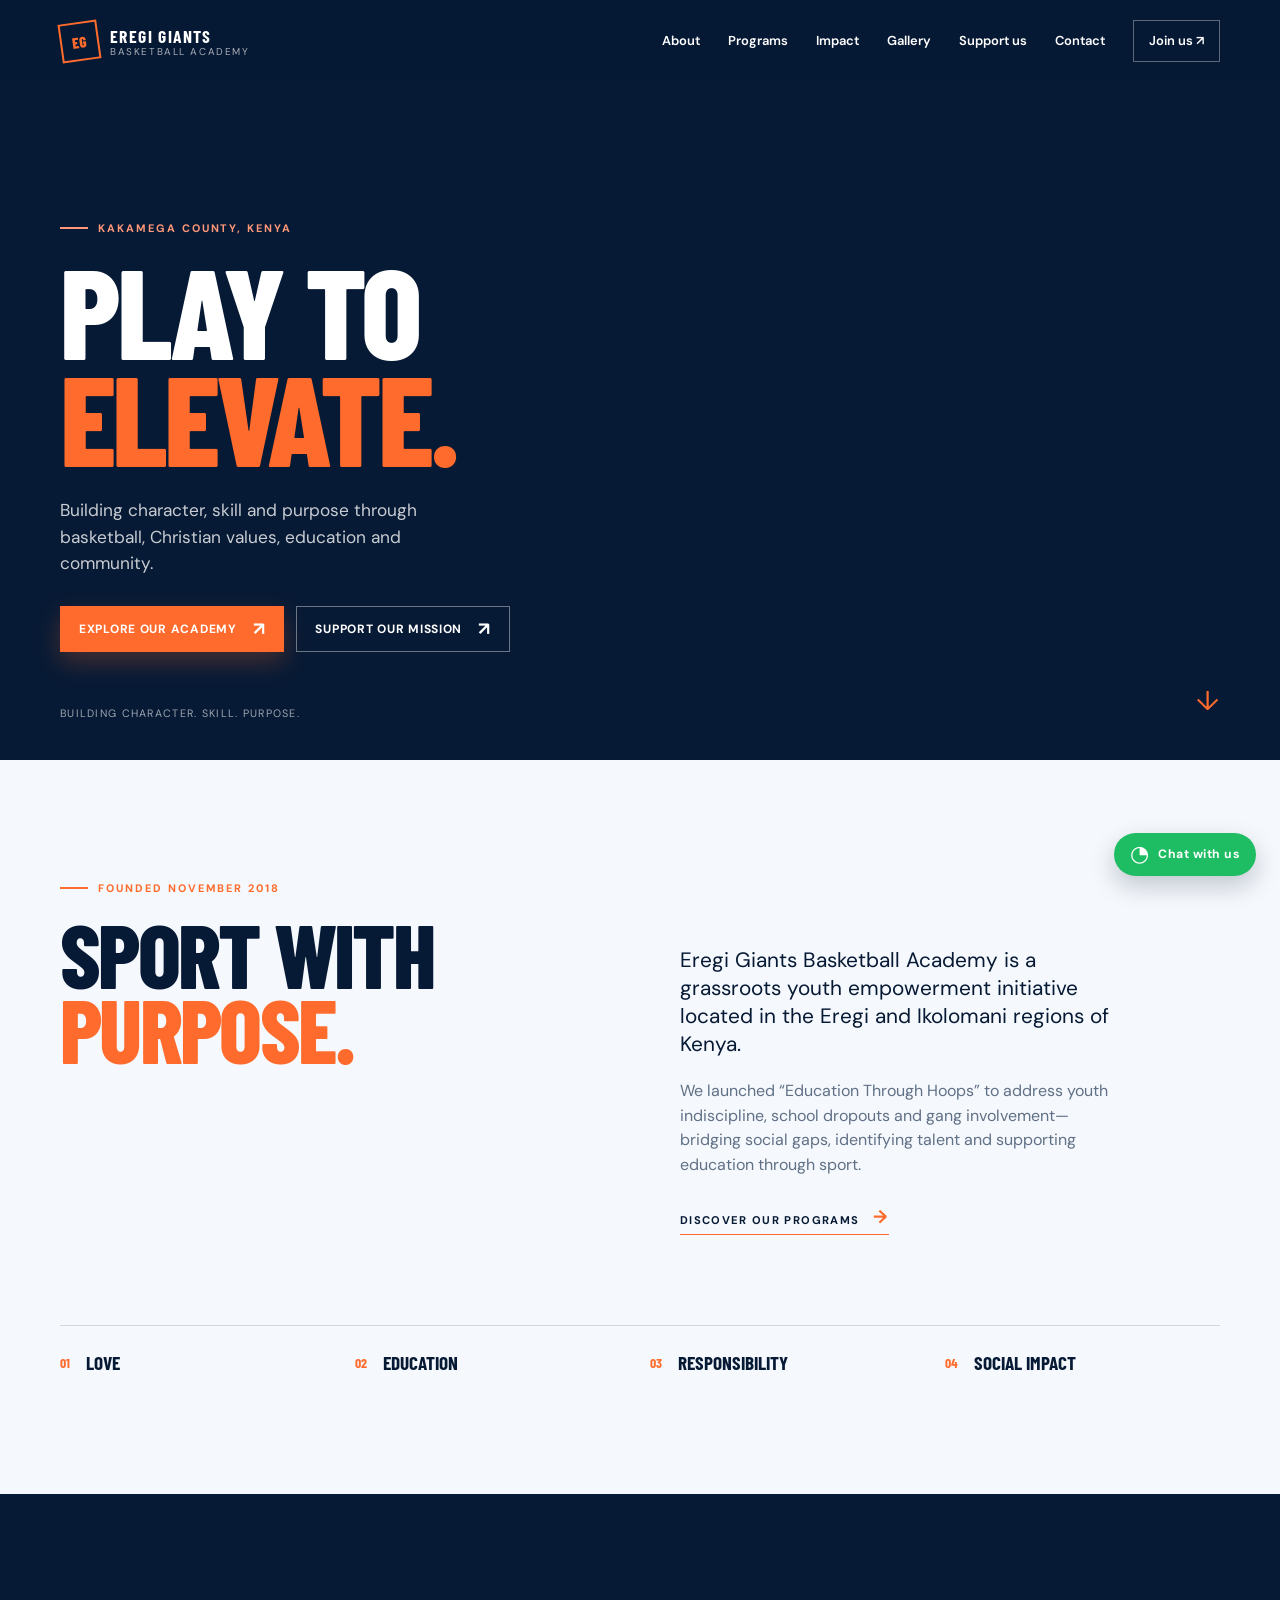
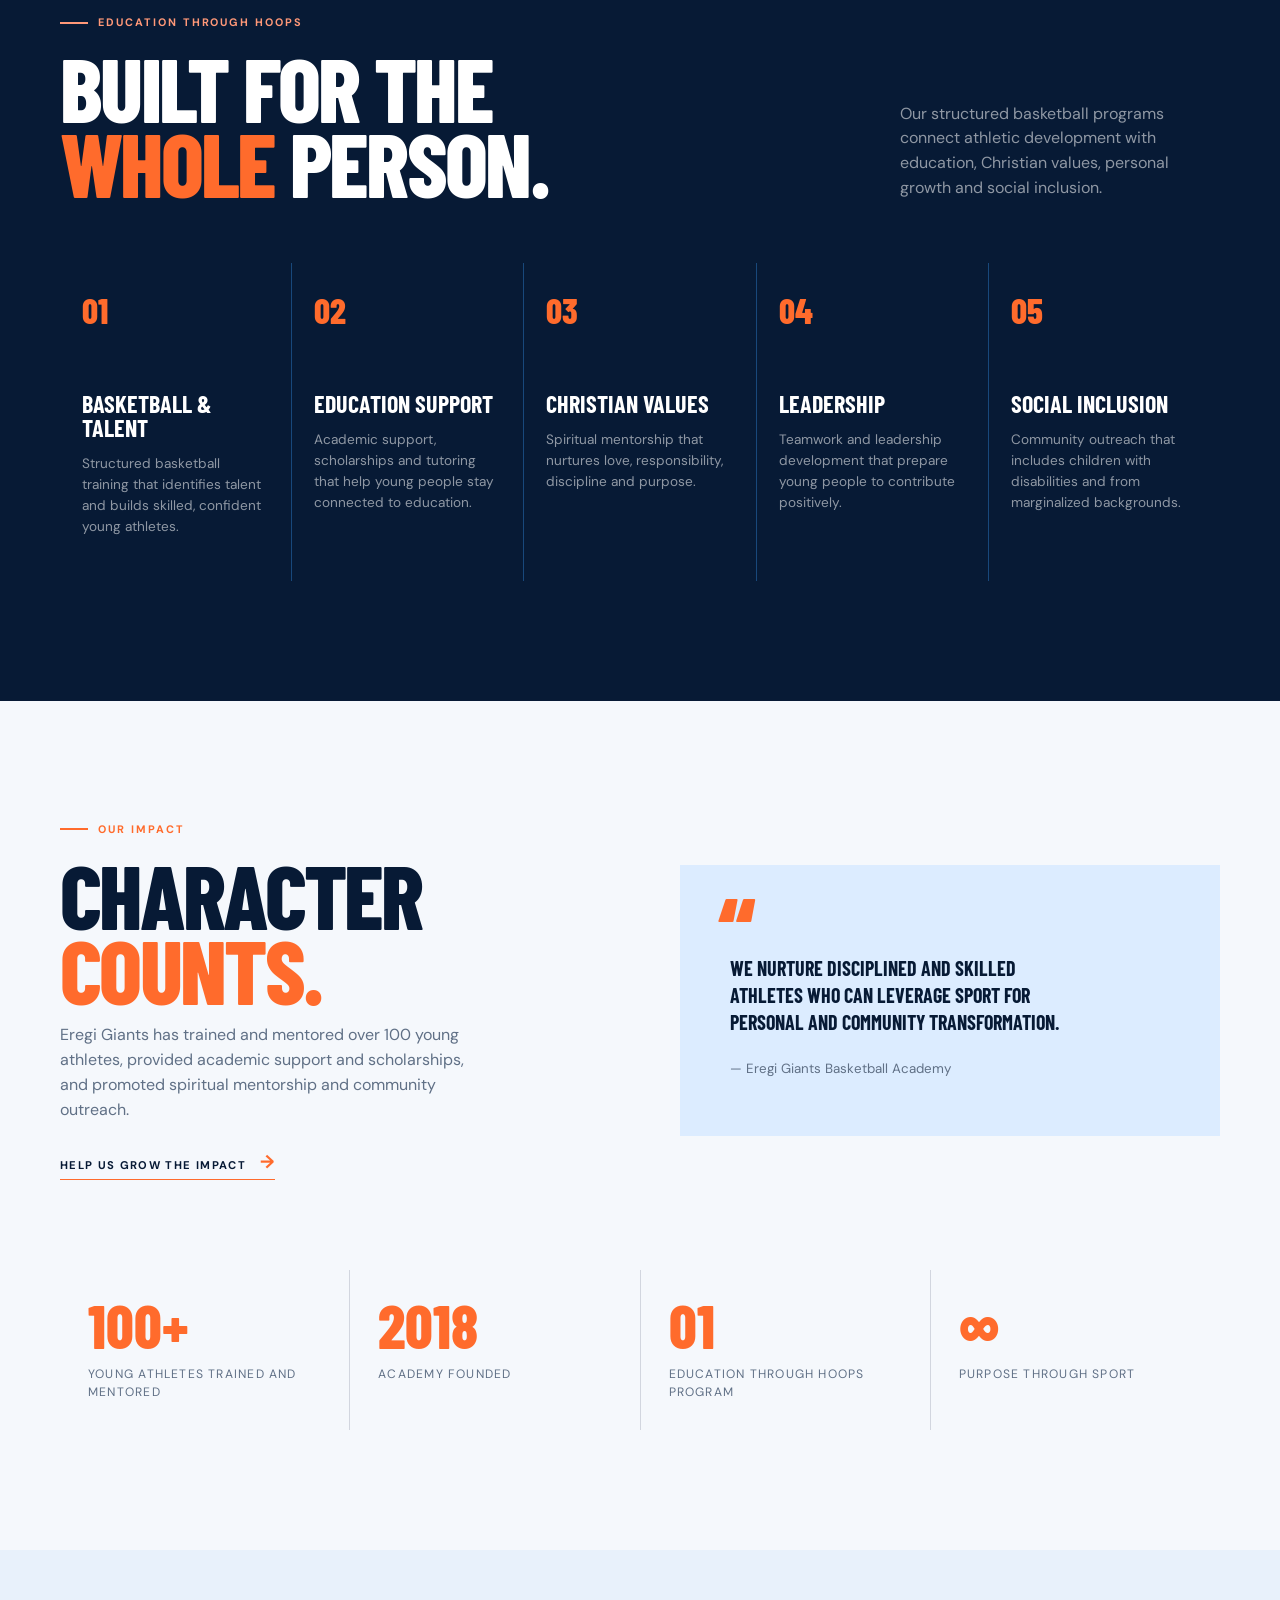
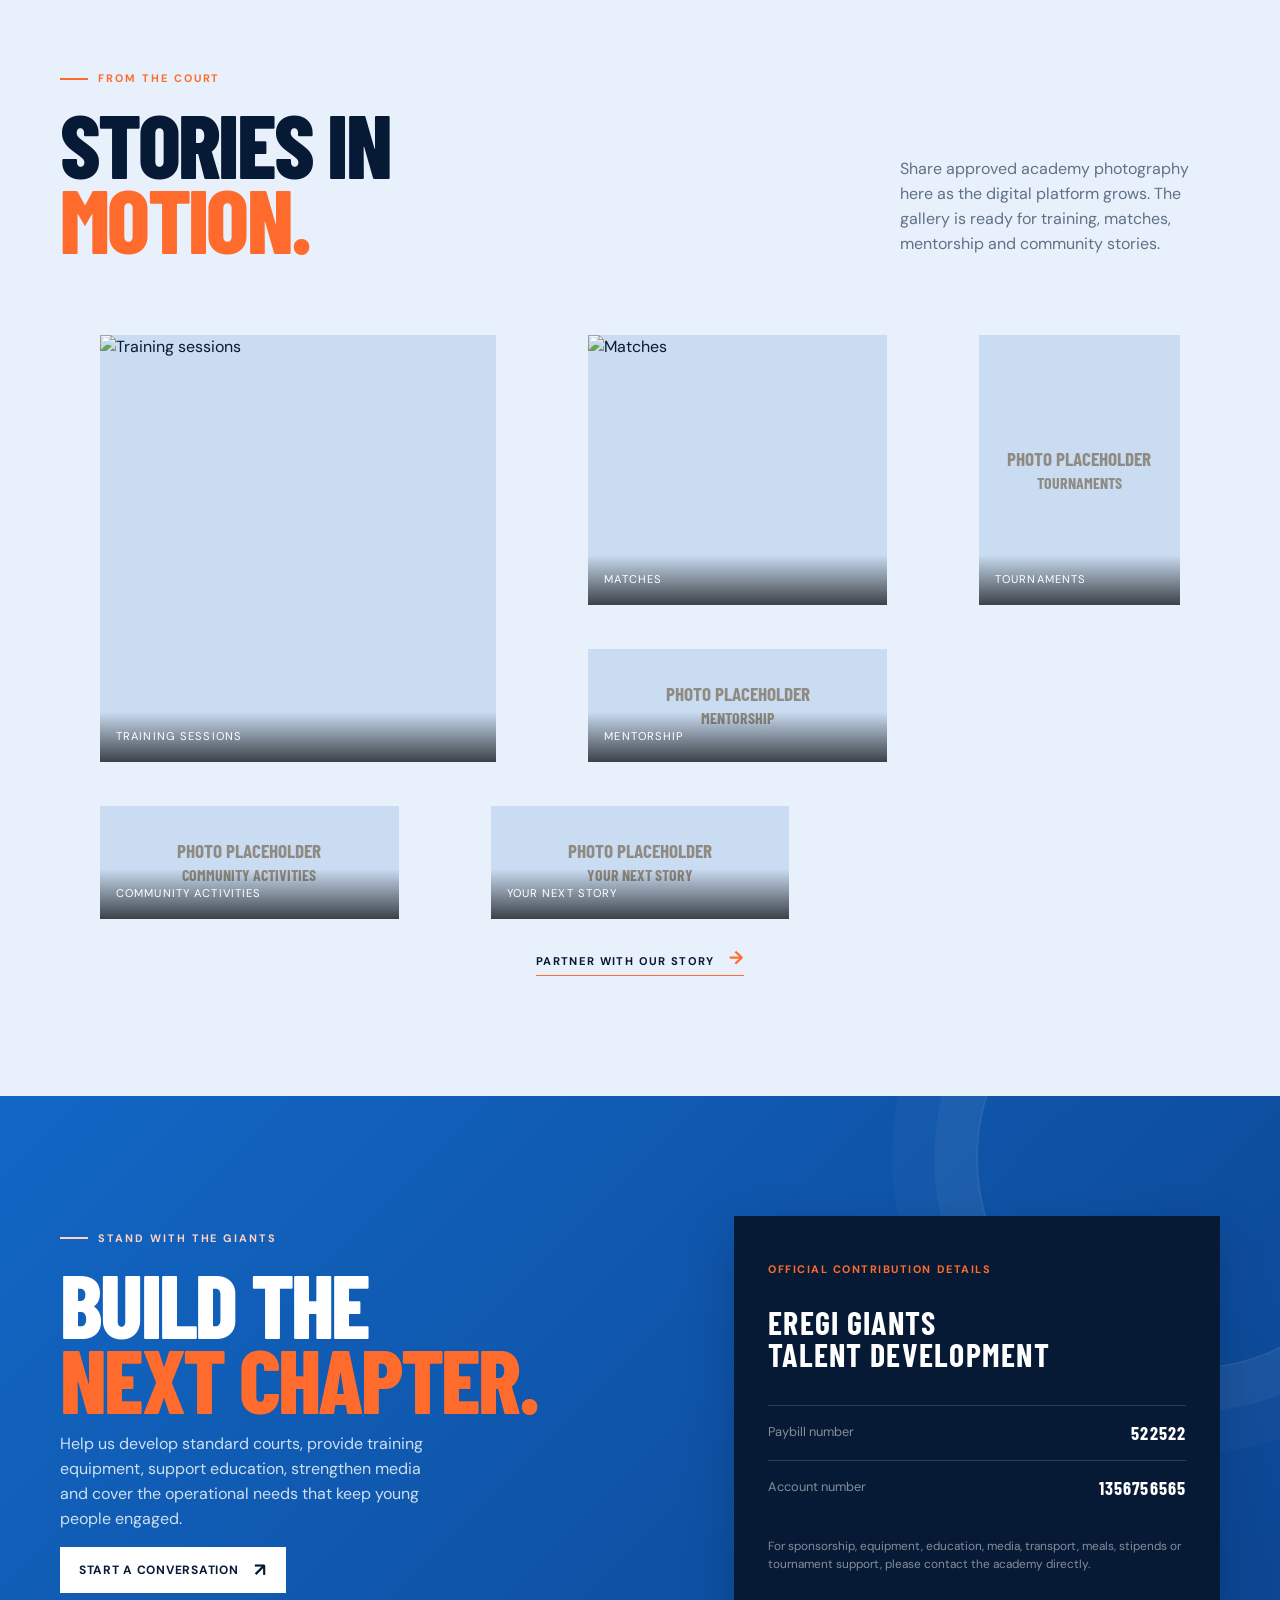
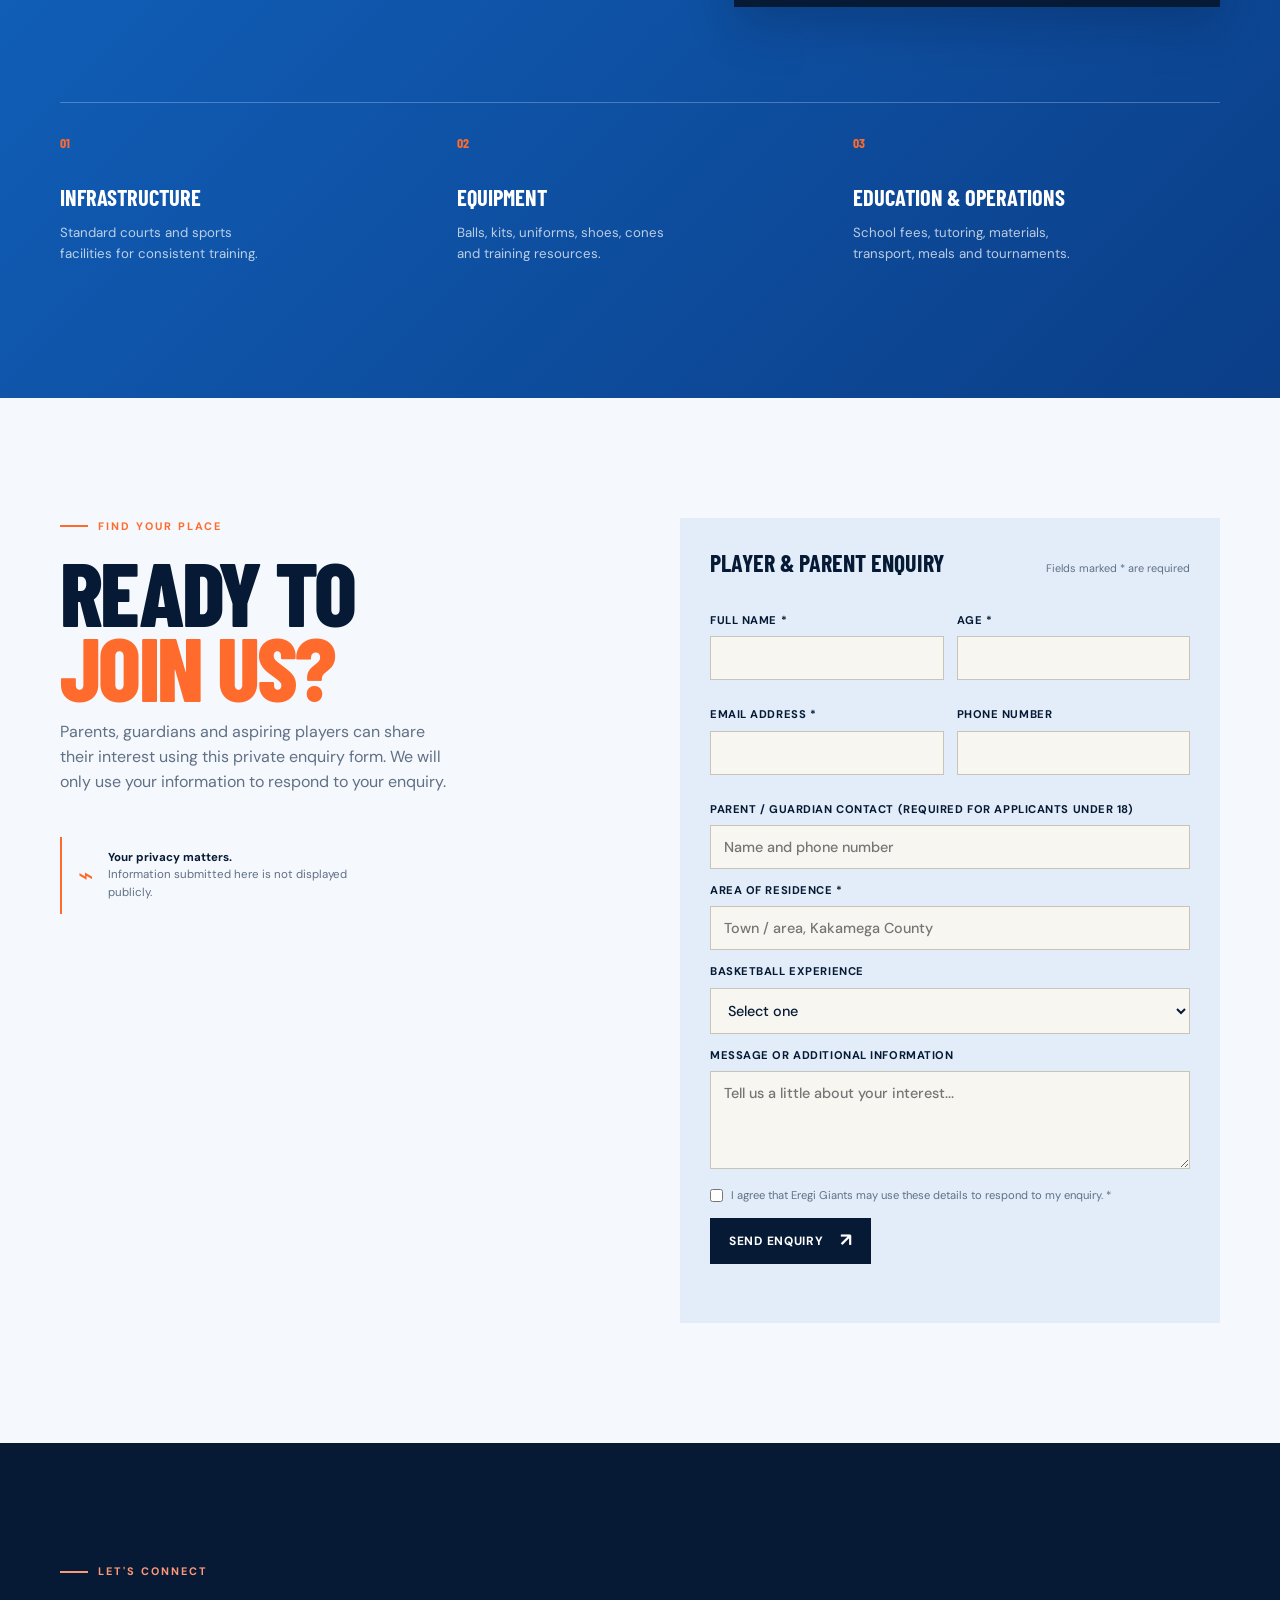
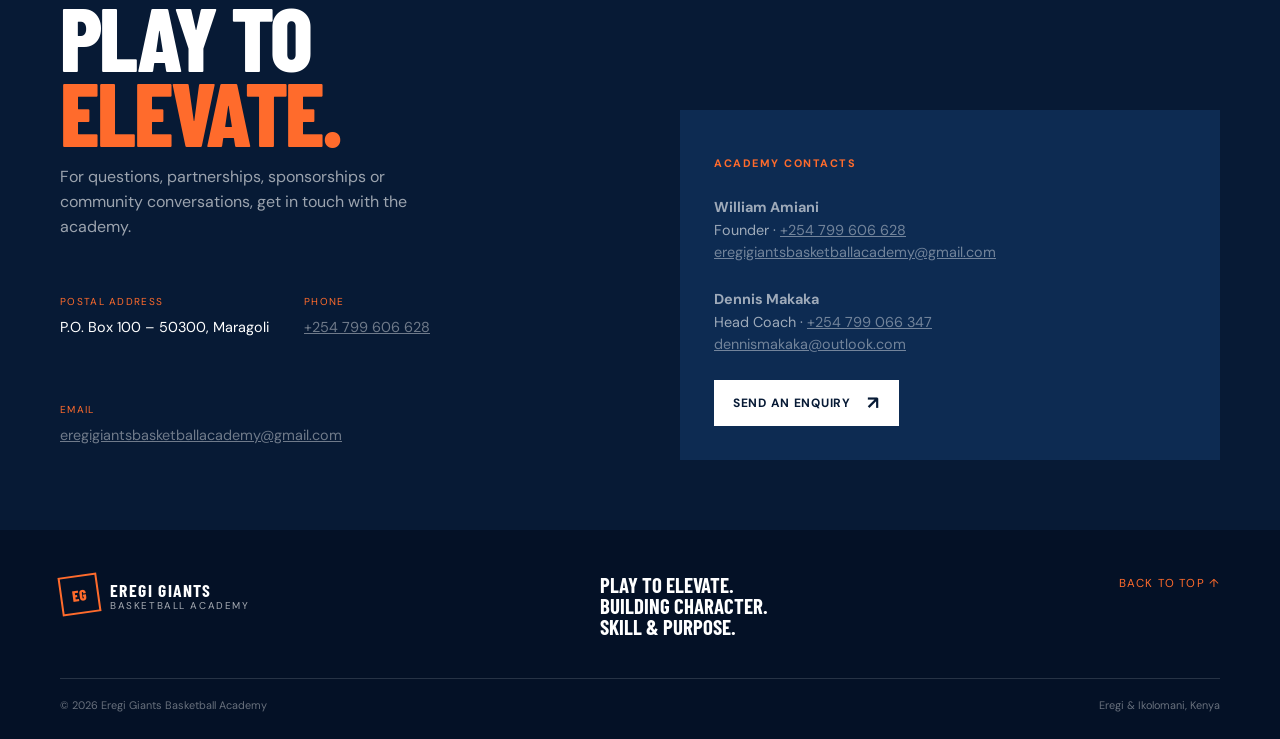
==== commit 292b9307: "Add academy WhatsApp contact button\n\nCo-authored-by: Copilot <223556219+Copilot@users.noreply.gith" ====
--- a/eregi-giants/index.html
+++ b/eregi-giants/index.html
@@ -13,6 +13,9 @@
 </head>
 <body>
   <a class="skip-link" href="#main-content">Skip to content</a>
+  <a class="whatsapp-float" href="https://wa.me/254799606628?text=Hello%20Eregi%20Giants%20Basketball%20Academy%2C%20I%20would%20like%20to%20learn%20more%20about%20your%20programs." target="_blank" rel="noopener noreferrer" aria-label="Chat with Eregi Giants on WhatsApp">
+    <span aria-hidden="true">◔</span><strong>Chat with us</strong>
+  </a>
   <header class="site-header" id="top">
     <div class="container nav-wrap">
       <a class="brand" href="#home" aria-label="Eregi Giants home">
@@ -65,7 +68,7 @@
       <div class="container support-options"><div><span class="option-num">01</span><h3>Infrastructure</h3><p>Standard courts and sports facilities for consistent training.</p></div><div><span class="option-num">02</span><h3>Equipment</h3><p>Balls, kits, uniforms, shoes, cones and training resources.</p></div><div><span class="option-num">03</span><h3>Education & operations</h3><p>School fees, tutoring, materials, transport, meals and tournaments.</p></div></div>
     </section>
 
-    <section class="join-section section-pad" id="join"><div class="container join-grid"><div><p class="eyebrow"><span></span> Find your place</p><h2>Ready to<br /><em>join us?</em></h2><p>Parents, guardians and aspiring players can share their interest using this private enquiry form. We will only use your information to respond to your enquiry.</p><div class="privacy-note"><span aria-hidden="true">⌁</span><p><strong>Your privacy matters.</strong><br />Information submitted here is not displayed publicly.</p></div></div><form class="enquiry-form" id="join-form" novalidate><div class="form-intro"><span>Player & parent enquiry</span><small>Fields marked * are required</small></div><div class="form-row"><label>Full name *<input name="name" autocomplete="name" required /></label><label>Age *<input name="age" type="number" min="5" max="100" required /></label></div><div class="form-row"><label>Email address *<input name="email" type="email" autocomplete="email" required /></label><label>Phone number<input name="phone" type="tel" autocomplete="tel" /></label></div><label>Parent / guardian contact (required for applicants under 18)<input name="guardian" placeholder="Name and phone number" /></label><label>Area of residence *<input name="location" required placeholder="Town / area, Kakamega County" /></label><label>Basketball experience<select name="experience"><option value="">Select one</option><option>New to basketball</option><option>Some experience</option><option>Regular player</option><option>Competitive experience</option></select></label><label>Message or additional information<textarea name="message" rows="4" placeholder="Tell us a little about your interest..."></textarea></label><label class="checkbox-label"><input type="checkbox" name="consent" required /> <span>I agree that Eregi Giants may use these details to respond to my enquiry. *</span></label><button class="button button-dark" type="submit">Send enquiry <span>↗</span></button><p class="form-status" role="status" aria-live="polite"></p></form></div></section>
+    <section class="join-section section-pad" id="join"><div class="container join-grid"><div><p class="eyebrow"><span></span> Find your place</p><h2>Ready to<br /><em>join us?</em></h2><p>Parents, guardians and aspiring players can share their interest using this private enquiry form. We will only use your information to respond to your enquiry.</p><div class="privacy-note"><span aria-hidden="true">⌁</span><p><strong>Your privacy matters.</strong><br />Information submitted here is not displayed publicly.</p></div></div><form class="enquiry-form" id="join-form" action="https://formspree.io/f/mqppjvbl" method="POST" novalidate><input type="hidden" name="_subject" value="New Eregi Giants player enquiry" /><div class="form-intro"><span>Player & parent enquiry</span><small>Fields marked * are required</small></div><div class="form-row"><label>Full name *<input name="name" autocomplete="name" required /></label><label>Age *<input name="age" type="number" min="5" max="100" required /></label></div><div class="form-row"><label>Email address *<input name="email" type="email" autocomplete="email" required /></label><label>Phone number<input name="phone" type="tel" autocomplete="tel" /></label></div><label>Parent / guardian contact (required for applicants under 18)<input name="guardian" placeholder="Name and phone number" /></label><label>Area of residence *<input name="location" required placeholder="Town / area, Kakamega County" /></label><label>Basketball experience<select name="experience"><option value="">Select one</option><option>New to basketball</option><option>Some experience</option><option>Regular player</option><option>Competitive experience</option></select></label><label>Message or additional information<textarea name="message" rows="4" placeholder="Tell us a little about your interest..."></textarea></label><label class="checkbox-label"><input type="checkbox" name="consent" required /> <span>I agree that Eregi Giants may use these details to respond to my enquiry. *</span></label><button class="button button-dark" type="submit">Send enquiry <span>↗</span></button><p class="form-status" role="status" aria-live="polite"></p></form></div></section>
 
     <section class="contact-section section-pad" id="contact"><div class="container contact-grid"><div><p class="eyebrow light"><span></span> Let's connect</p><h2>Play to<br /><em>elevate.</em></h2><p>For questions, partnerships, sponsorships or community conversations, get in touch with the academy.</p><div class="contact-details"><p><small>Postal address</small>P.O. Box 100 – 50300, Maragoli</p><p><small>Phone</small><a class="muted" href="tel:+254799606628">+254 799 606 628</a></p><p><small>Email</small><a class="muted" href="mailto:eregigiantsbasketballacademy@gmail.com">eregigiantsbasketballacademy@gmail.com</a></p></div></div><div class="contact-card"><p class="card-label">Academy contacts</p><p><strong>William Amiani</strong><br />Founder · <a class="muted" href="tel:+254799606628">+254 799 606 628</a><br /><a class="muted" href="mailto:eregigiantsbasketballacademy@gmail.com">eregigiantsbasketballacademy@gmail.com</a></p><p><strong>Dennis Makaka</strong><br />Head Coach · <a class="muted" href="tel:+254799066347">+254 799 066 347</a><br /><a class="muted" href="mailto:dennismakaka@outlook.com">dennismakaka@outlook.com</a></p><a class="button button-light" href="#join">Send an enquiry <span>↗</span></a></div></div></section>
   </main>
--- a/eregi-giants/styles.css
+++ b/eregi-giants/styles.css
@@ -1,9 +1,13 @@
 :root{--ink:#101114;--paper:#f3f1ec;--orange:#f25a28;--orange-dark:#c7441a;--muted:#777a79;--line:rgba(16,17,20,.14);--white:#fff;--display:'Barlow Condensed',Impact,sans-serif;--body:'DM Sans',Arial,sans-serif}*{box-sizing:border-box}html{scroll-behavior:smooth}body{margin:0;background:var(--paper);color:var(--ink);font-family:var(--body);line-height:1.55}.container{width:min(1160px,calc(100% - 48px));margin:auto}.skip-link{position:absolute;left:1rem;top:-3rem;background:var(--orange);color:white;padding:.7rem 1rem;z-index:20}.skip-link:focus{top:1rem}.site-header{position:fixed;z-index:10;top:0;width:100%;padding:20px 0;background:rgba(16,17,20,.84);backdrop-filter:blur(16px);color:#fff}.nav-wrap{display:flex;align-items:center;justify-content:space-between}.brand{display:flex;gap:11px;align-items:center;color:inherit;text-decoration:none}.brand strong,.brand small{display:block;line-height:1.05}.brand strong{font:700 1.1rem var(--display);letter-spacing:.08em}.brand small{font-size:.62rem;letter-spacing:.16em;text-transform:uppercase;opacity:.65}.brand-mark{display:grid;place-items:center;width:39px;height:39px;border:2px solid var(--orange);color:var(--orange);font:800 .95rem var(--display);transform:rotate(-8deg)}.primary-nav{display:flex;align-items:center;gap:28px}.primary-nav a{color:#fff;text-decoration:none;font-size:.81rem;font-weight:600}.nav-cta{padding:10px 15px;border:1px solid rgba(255,255,255,.35)}.menu-toggle{display:none;background:none;border:0;color:white}.hero{position:relative;min-height:760px;background:#1a1b1e;color:white;overflow:hidden}.hero-image{position:absolute;inset:0;background:linear-gradient(90deg,rgba(0,0,0,.78) 15%,rgba(0,0,0,.24) 70%),url('https://images.unsplash.com/photo-1518407613690-d9fc990e795f?auto=format&fit=crop&w=2000&q=85') center/cover}.hero-overlay{position:absolute;inset:auto 0 0;height:32%;background:linear-gradient(transparent,rgba(16,17,20,.88))}.hero-content{position:relative;padding-top:220px;min-height:760px;display:flex;flex-direction:column;align-items:flex-start}.eyebrow{display:flex;gap:10px;align-items:center;text-transform:uppercase;letter-spacing:.18em;font-size:.68rem;font-weight:700;color:var(--orange);margin:0 0 19px}.eyebrow span{display:inline-block;width:28px;height:2px;background:currentColor}.eyebrow.light{color:#ff9878}.hero h1,h2{font:800 clamp(4.5rem,10vw,8.5rem)/.84 var(--display);letter-spacing:-.03em;text-transform:uppercase;margin:0}.hero h1 em,h2 em{font-style:normal;color:var(--orange)}.hero-copy{max-width:430px;font-size:1.08rem;margin:26px 0 29px;color:rgba(255,255,255,.78)}.hero-actions{display:flex;gap:12px;flex-wrap:wrap}.button{display:inline-flex;align-items:center;gap:16px;padding:14px 18px;font:700 .75rem var(--body);letter-spacing:.06em;text-transform:uppercase;text-decoration:none;border:1px solid transparent;cursor:pointer;transition:.2s}.button span{font-size:1.15rem;line-height:.7}.button-primary{background:var(--orange);color:#fff}.button-primary:hover{background:#ff7040}.button-ghost{border-color:rgba(255,255,255,.4);color:#fff}.button-ghost:hover{background:#fff;color:var(--ink)}.button-light{background:#fff;color:var(--ink)}.button-dark{background:var(--ink);color:#fff}.button-dark:hover{background:var(--orange)}.hero-bottom{display:flex;justify-content:space-between;align-items:end;margin-top:auto;width:100%;padding-bottom:38px;color:rgba(255,255,255,.6);font-size:.67rem;letter-spacing:.12em;text-transform:uppercase}.scroll-cue{color:var(--orange);font-size:1.7rem;text-decoration:none}.section-pad{padding:120px 0}.intro-grid,.impact-grid,.join-grid,.contact-grid{display:grid;grid-template-columns:1fr 1fr;gap:80px}.intro h2,.impact h2,.join h2{font-size:clamp(4rem,7vw,6.8rem)}.intro-copy{padding-top:45px;max-width:460px}.lead{font-size:1.3rem;line-height:1.35}.intro-copy p:not(.lead),.impact-copy{color:var(--muted);max-width:430px}.text-link{color:var(--ink);display:inline-flex;gap:14px;margin-top:18px;text-decoration:none;text-transform:uppercase;letter-spacing:.12em;font-size:.7rem;font-weight:700;border-bottom:1px solid var(--orange);padding-bottom:5px}.text-link span{color:var(--orange);font-size:1.15rem;line-height:.6}.value-strip{border-top:1px solid var(--line);margin-top:90px;padding-top:25px;display:grid;grid-template-columns:repeat(4,1fr);gap:20px}.value-strip div{display:flex;gap:16px;align-items:center}.value-strip strong,.option-num{color:var(--orange);font:700 .86rem var(--display)}.value-strip span{font:700 1.2rem var(--display);text-transform:uppercase}.dark-section,.contact-section{background:var(--ink);color:white}.section-heading{display:flex;justify-content:space-between;align-items:end;gap:30px;margin-bottom:62px}.section-heading>p{max-width:320px;color:rgba(255,255,255,.55);margin:0}.section-heading h2{font-size:clamp(4rem,7vw,6.8rem)}.program-grid{display:grid;grid-template-columns:repeat(5,1fr);gap:1px;background:rgba(255,255,255,.13)}.program-card{padding:26px 22px 30px;background:var(--ink);min-height:250px}.program-card .icon{color:var(--orange);font:800 2.2rem var(--display)}.program-card h3{font:700 1.5rem/1 var(--display);text-transform:uppercase;margin:60px 0 10px}.program-card p{color:rgba(255,255,255,.55);font-size:.85rem}.impact-grid{align-items:center}.impact-note{background:#e8e4da;padding:55px 50px;min-height:265px;position:relative}.quote-mark{font:800 6rem/.6 var(--display);color:var(--orange);position:absolute;top:35px;left:38px}.impact-note p{font:700 1.25rem/1.35 var(--display);text-transform:uppercase;margin:35px 0 20px;max-width:360px}.impact-note small{color:var(--muted)}.stats-grid{display:grid;grid-template-columns:repeat(4,1fr);gap:1px;background:var(--line);margin-top:90px}.stat{padding:28px;background:var(--paper);min-height:135px}.stat strong{font:800 3.8rem/.9 var(--display);color:var(--orange)}.stat span{display:block;color:var(--muted);font-size:.76rem;text-transform:uppercase;letter-spacing:.1em;margin-top:8px}.gallery-section{background:#e4e0d7}.gallery-heading h2{color:var(--ink)}.gallery-heading>p{color:var(--muted)}.gallery-grid{display:grid;grid-template-columns:repeat(12,1fr);grid-auto-rows:145px;gap:12px}.gallery-item{position:relative;overflow:hidden;background:#d1ccc1}.gallery-item:nth-child(1){grid-column:span 5;grid-row:span 3}.gallery-item:nth-child(2){grid-column:span 4;grid-row:span 2}.gallery-item:nth-child(3){grid-column:span 3;grid-row:span 2}.gallery-item:nth-child(4){grid-column:span 4;grid-row:span 1}.gallery-item:nth-child(5){grid-column:span 4;grid-row:span 1}.gallery-item:nth-child(6){grid-column:span 4;grid-row:span 1}.gallery-item img{width:100%;height:100%;object-fit:cover;filter:saturate(.8)}.gallery-item .placeholder{height:100%;display:grid;place-items:center;padding:20px;text-align:center;color:#8f8b82;font:700 1.2rem var(--display);text-transform:uppercase}.gallery-item figcaption{position:absolute;bottom:0;left:0;right:0;padding:16px;color:#fff;background:linear-gradient(transparent,rgba(0,0,0,.7));font-size:.7rem;text-transform:uppercase;letter-spacing:.1em}.center{text-align:center}.support-section{background:var(--orange);color:#fff}.support-grid{display:grid;grid-template-columns:1.1fr .9fr;gap:80px;align-items:center}.support-section .eyebrow{color:#ffd2c3}.support-section h2{font-size:clamp(4rem,7vw,6.8rem)}.support-section .support-grid>div:first-child>p:not(.eyebrow){max-width:390px;color:rgba(255,255,255,.8)}.paybill-card{background:var(--ink);padding:34px;color:#fff}.card-label{font-size:.68rem;text-transform:uppercase;letter-spacing:.14em;color:var(--orange);font-weight:700}.paybill-card h3{font:700 2rem/1 var(--display);letter-spacing:.04em;margin:28px 0 35px}.pay-row{display:flex;justify-content:space-between;border-top:1px solid rgba(255,255,255,.15);padding:16px 0}.pay-row span{color:rgba(255,255,255,.5);font-size:.8rem}.pay-row strong{font:700 1.15rem var(--display);letter-spacing:.06em}.small-note{color:rgba(255,255,255,.5);font-size:.74rem;margin:22px 0 0}.support-options{display:grid;grid-template-columns:repeat(3,1fr);gap:30px;border-top:1px solid rgba(255,255,255,.25);margin-top:95px;padding-top:28px}.support-options h3{font:700 1.4rem var(--display);text-transform:uppercase;margin:28px 0 4px}.support-options p{font-size:.83rem;color:rgba(255,255,255,.72);max-width:220px}.join-grid{align-items:start}.join-section h2{font-size:clamp(4rem,7vw,6.8rem)}.join-grid>div:first-child>p:not(.eyebrow){color:var(--muted);max-width:400px}.privacy-note{display:flex;gap:14px;align-items:center;border-left:2px solid var(--orange);padding:12px 16px;margin-top:42px;max-width:330px}.privacy-note span{font-size:1.6rem;color:var(--orange)}.privacy-note p{font-size:.72rem;color:var(--muted);margin:0}.privacy-note strong{color:var(--ink)}.enquiry-form{background:#e6e2d9;padding:30px}.form-intro{display:flex;justify-content:space-between;gap:15px;align-items:end;margin-bottom:22px}.form-intro span{font:700 1.5rem var(--display);text-transform:uppercase}.form-intro small{font-size:.68rem;color:var(--muted)}label{display:block;font-size:.7rem;font-weight:700;text-transform:uppercase;letter-spacing:.05em;margin:13px 0}input,select,textarea{width:100%;font:500 .9rem var(--body);border:1px solid #c9c4b8;background:#f8f6f1;padding:12px 13px;margin-top:7px;color:var(--ink);border-radius:0}textarea{resize:vertical}.form-row{display:grid;grid-template-columns:1fr 1fr;gap:13px}.checkbox-label{display:flex;align-items:flex-start;gap:8px;text-transform:none;letter-spacing:0;font-weight:400;color:var(--muted)}.checkbox-label input{width:auto;margin:2px 0}.form-status{font-size:.8rem;margin:14px 0 0;min-height:1.2em}.contact-section{padding-bottom:70px}.contact-grid h2{font-size:clamp(4rem,7vw,6.8rem)}.contact-grid>div:first-child>p:not(.eyebrow){max-width:400px;color:rgba(255,255,255,.6)}.contact-details{display:flex;gap:35px;flex-wrap:wrap;margin-top:40px}.contact-details p{font-size:.9rem}.contact-details small{display:block;color:var(--orange);font-size:.63rem;text-transform:uppercase;letter-spacing:.13em;margin-bottom:6px}.muted{color:rgba(255,255,255,.42)}.contact-card{background:#1c1e22;padding:34px;align-self:end}.contact-card p:not(.card-label){color:rgba(255,255,255,.6);font-size:.9rem;margin:25px 0}.contact-card code{color:var(--orange);font-size:.8rem}.site-footer{background:#08090a;color:#fff;padding:45px 0 25px}.footer-top{display:flex;justify-content:space-between;align-items:start;gap:30px}.footer-top p{font:700 1.3rem/1 var(--display);text-transform:uppercase;margin:0}.back-top{color:var(--orange);text-decoration:none;font-size:.72rem;text-transform:uppercase;letter-spacing:.1em}.footer-bottom{display:flex;justify-content:space-between;border-top:1px solid rgba(255,255,255,.14);margin-top:40px;padding-top:18px;color:rgba(255,255,255,.4);font-size:.68rem}
 @media (max-width:800px){.container{width:min(100% - 32px,600px)}.site-header{padding:15px 0}.menu-toggle{display:block}.menu-toggle span{display:block;width:24px;height:2px;background:#fff;margin:5px}.primary-nav{display:none;position:absolute;top:69px;left:0;right:0;padding:22px 16px;background:var(--ink);flex-direction:column;align-items:stretch;gap:18px}.primary-nav.open{display:flex}.primary-nav a{padding:4px 0}.nav-cta{text-align:center}.hero,.hero-content{min-height:680px}.hero-content{padding-top:165px}.hero-image{background-position:66% center}.hero h1{font-size:clamp(4rem,18vw,6rem)}.section-pad{padding:80px 0}.intro-grid,.impact-grid,.join-grid,.contact-grid,.support-grid{grid-template-columns:1fr;gap:35px}.intro-copy{padding-top:0}.value-strip{margin-top:60px;grid-template-columns:1fr 1fr;row-gap:20px}.section-heading{display:block;margin-bottom:35px}.section-heading>p{margin-top:25px}.program-grid{grid-template-columns:1fr 1fr}.program-card{min-height:220px}.program-card h3{margin-top:35px}.stats-grid{grid-template-columns:1fr 1fr;margin-top:55px}.gallery-grid{grid-template-columns:1fr 1fr;grid-auto-rows:150px}.gallery-item:nth-child(n){grid-column:span 1;grid-row:span 1}.gallery-item:first-child{grid-column:span 2;grid-row:span 2}.support-options{grid-template-columns:1fr;margin-top:55px;gap:12px}.support-options div{border-top:1px solid rgba(255,255,255,.25);padding-top:15px}.support-options h3{margin:10px 0 4px}.form-row{grid-template-columns:1fr}.footer-top{display:grid;grid-template-columns:1fr 1fr}.footer-top .back-top{grid-column:2}.footer-bottom{display:block}.footer-bottom span{display:block;margin-top:5px}}
+@media (max-width:800px){.whatsapp-float{right:16px;bottom:16px;padding:12px 14px}.whatsapp-float strong{font-size:.7rem}}
 @media (prefers-reduced-motion:reduce){html{scroll-behavior:auto}.button{transition:none}}
 
 /* Sport palette: deep navy, electric blue and basketball orange. */
 :root{--ink:#071a35;--paper:#f5f8fc;--orange:#ff6b2c;--orange-dark:#d94b16;--muted:#607086;--line:rgba(7,26,53,.15)}
+.whatsapp-float{position:fixed;z-index:9;right:24px;bottom:24px;display:flex;align-items:center;gap:9px;padding:12px 16px;border-radius:999px;background:#1fbd63;color:#fff;text-decoration:none;box-shadow:0 10px 24px rgba(7,26,53,.22);font-size:.76rem;letter-spacing:.04em}
+.whatsapp-float span{font-size:1.35rem;line-height:.7}.whatsapp-float strong{font-weight:700}
+.whatsapp-float:hover{background:#159c50}
 .site-header{background:rgba(7,26,53,.9)}
 .hero{background:#071a35}
 .hero-image{background:linear-gradient(90deg,rgba(7,26,53,.9) 12%,rgba(7,26,53,.28) 72%),url('https://images.unsplash.com/photo-1518407613690-d9fc990e795f?auto=format&fit=crop&w=2000&q=85') center/cover}
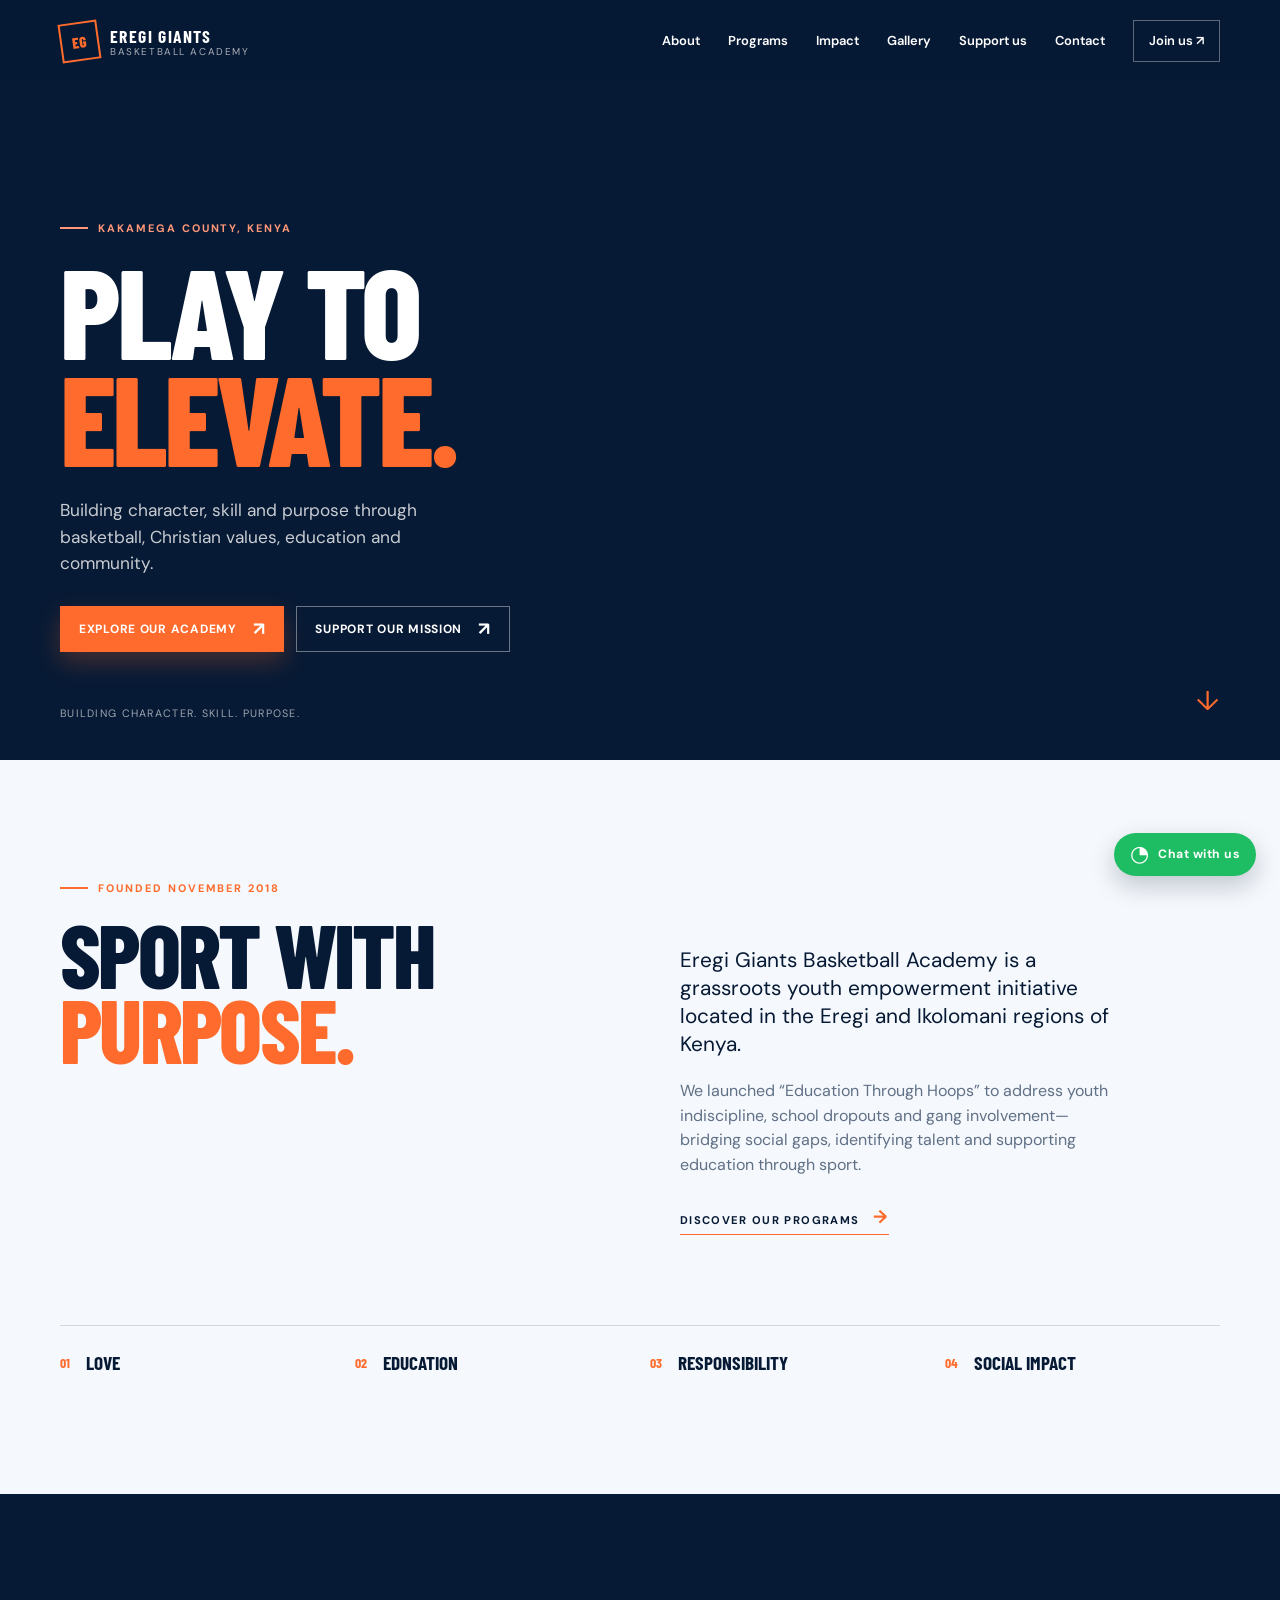
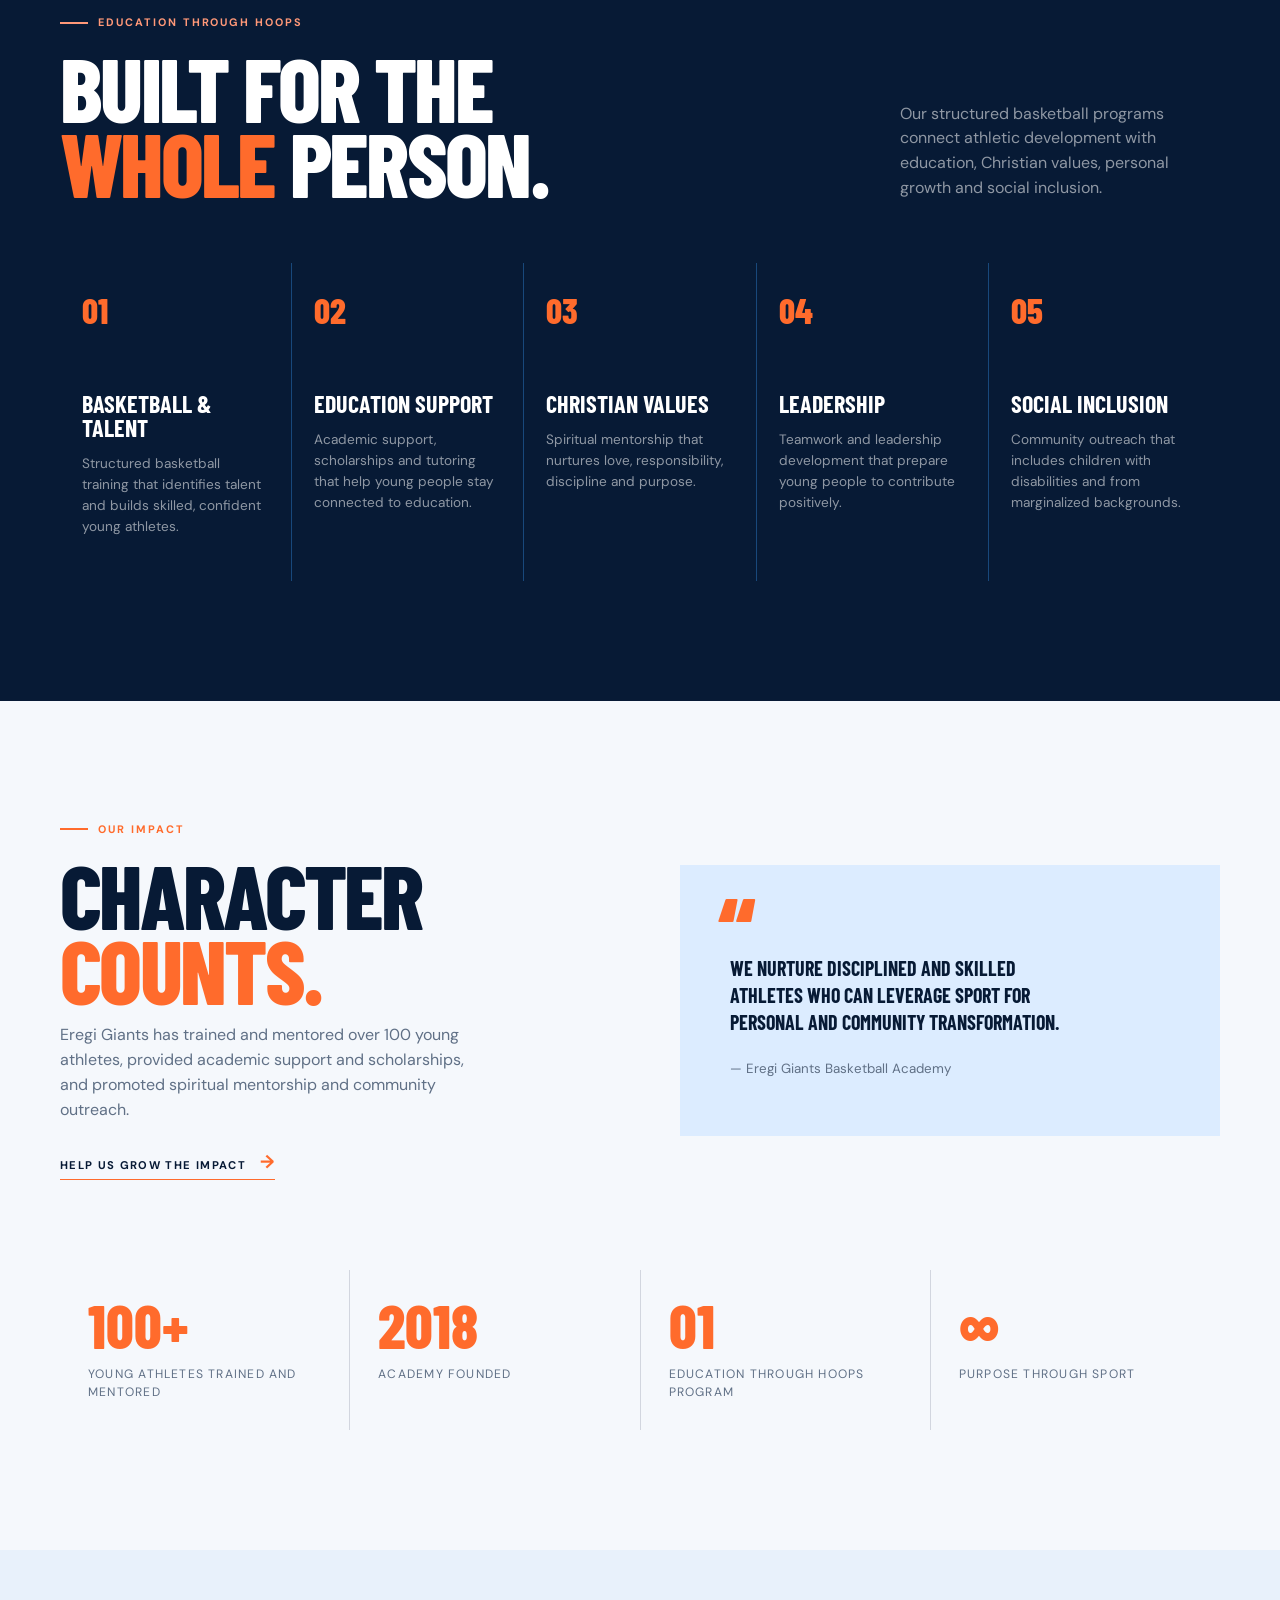
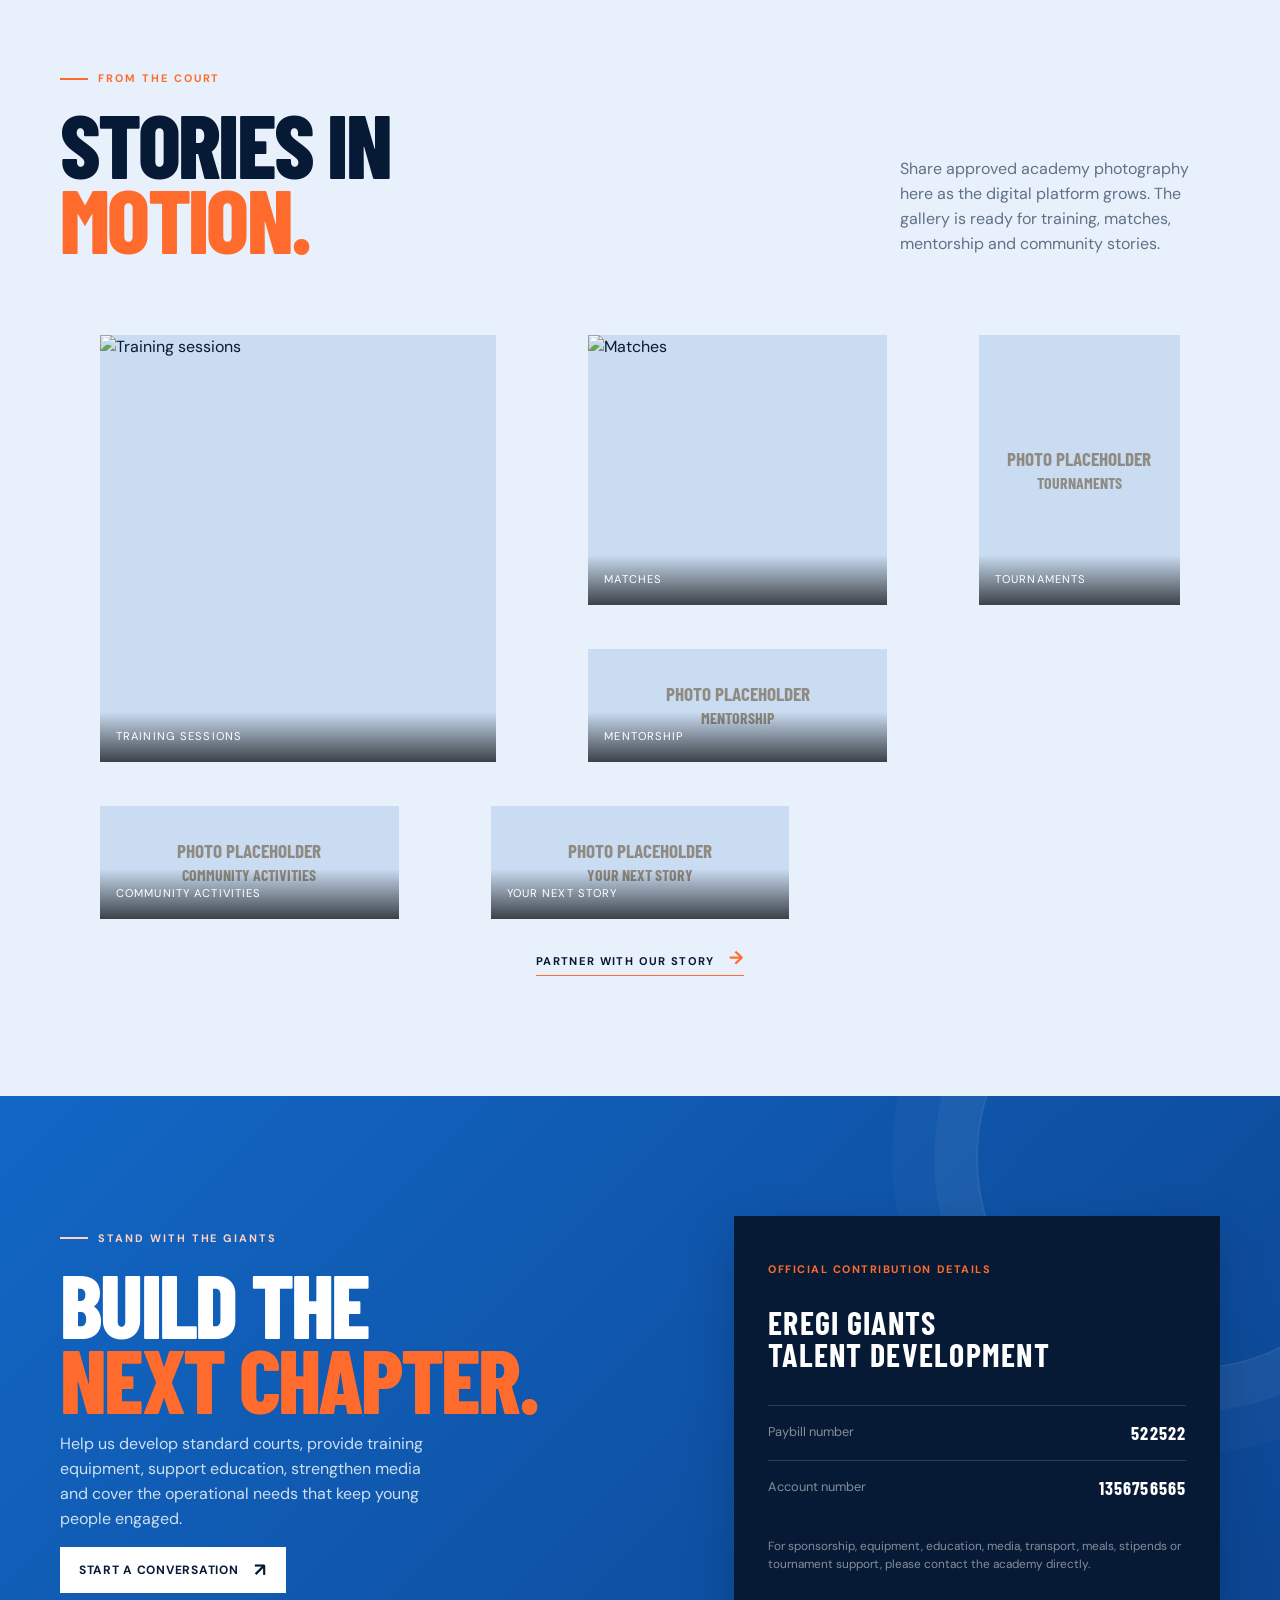
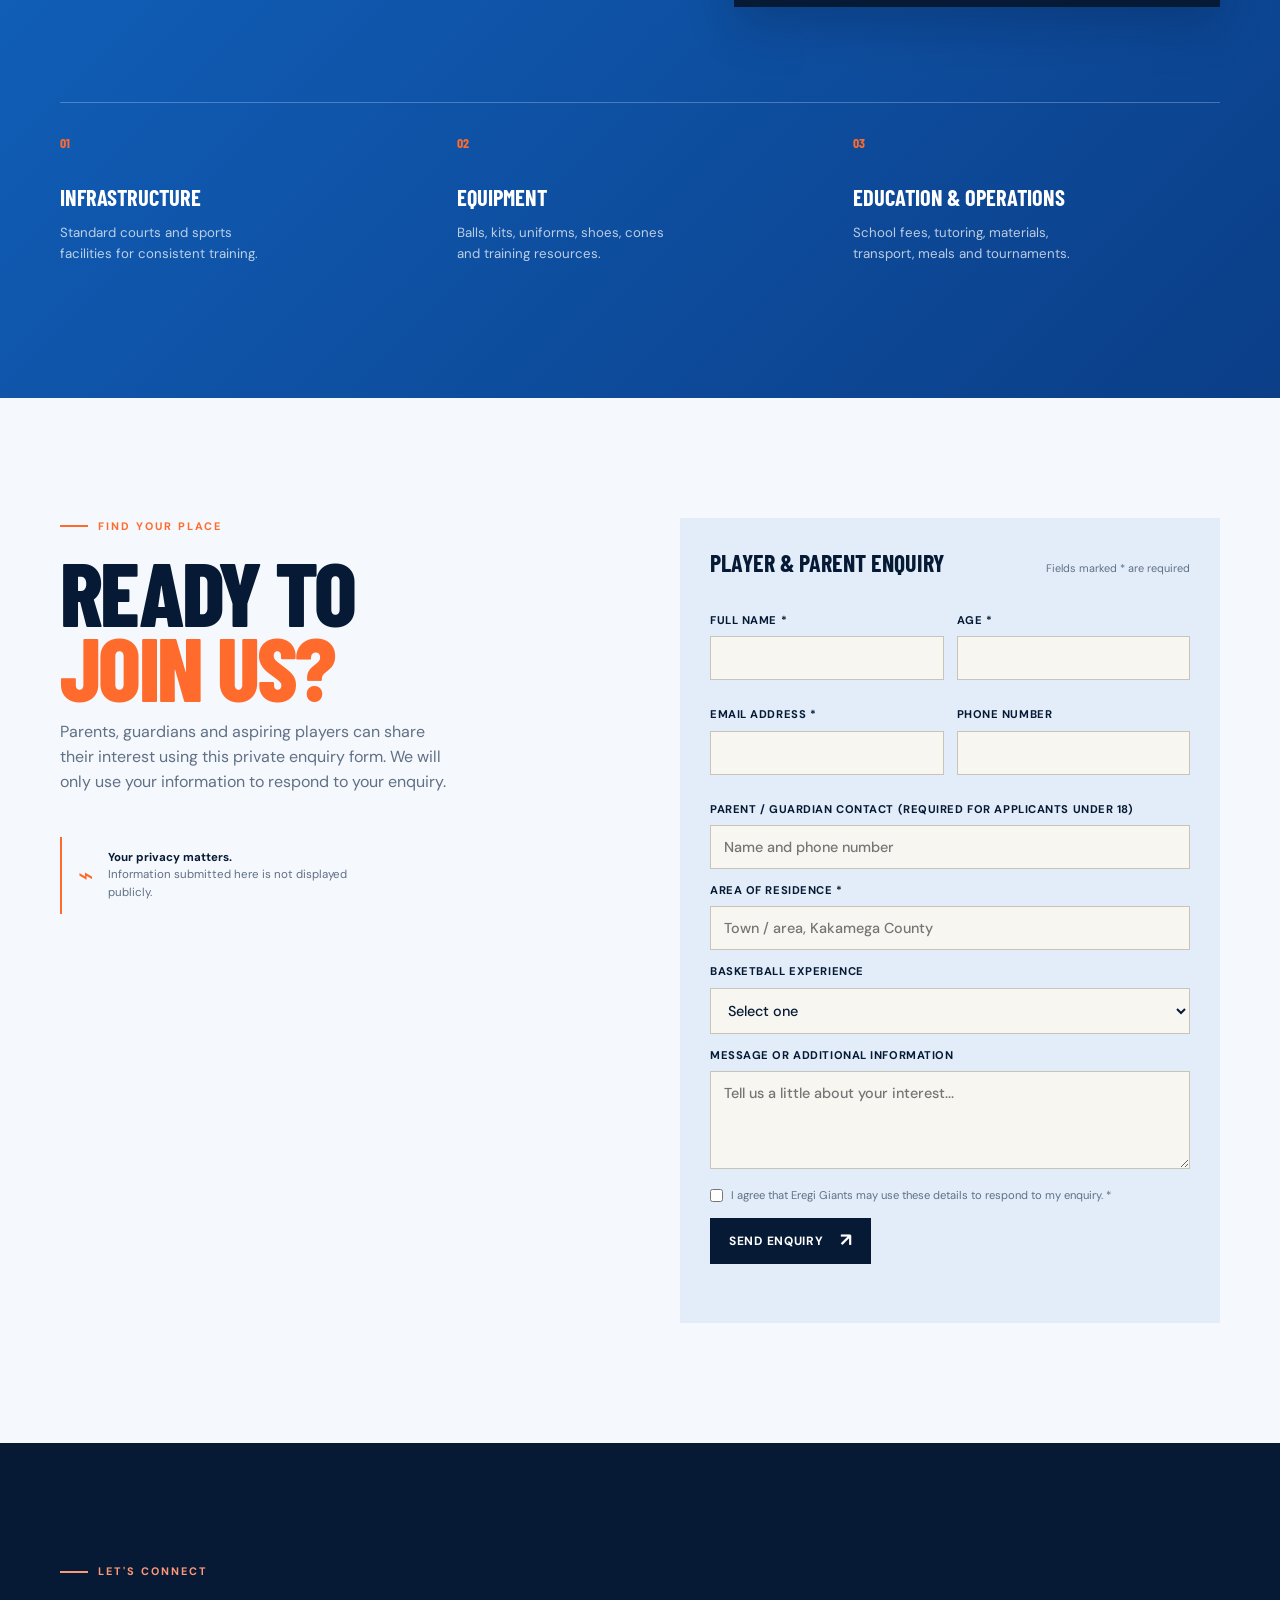
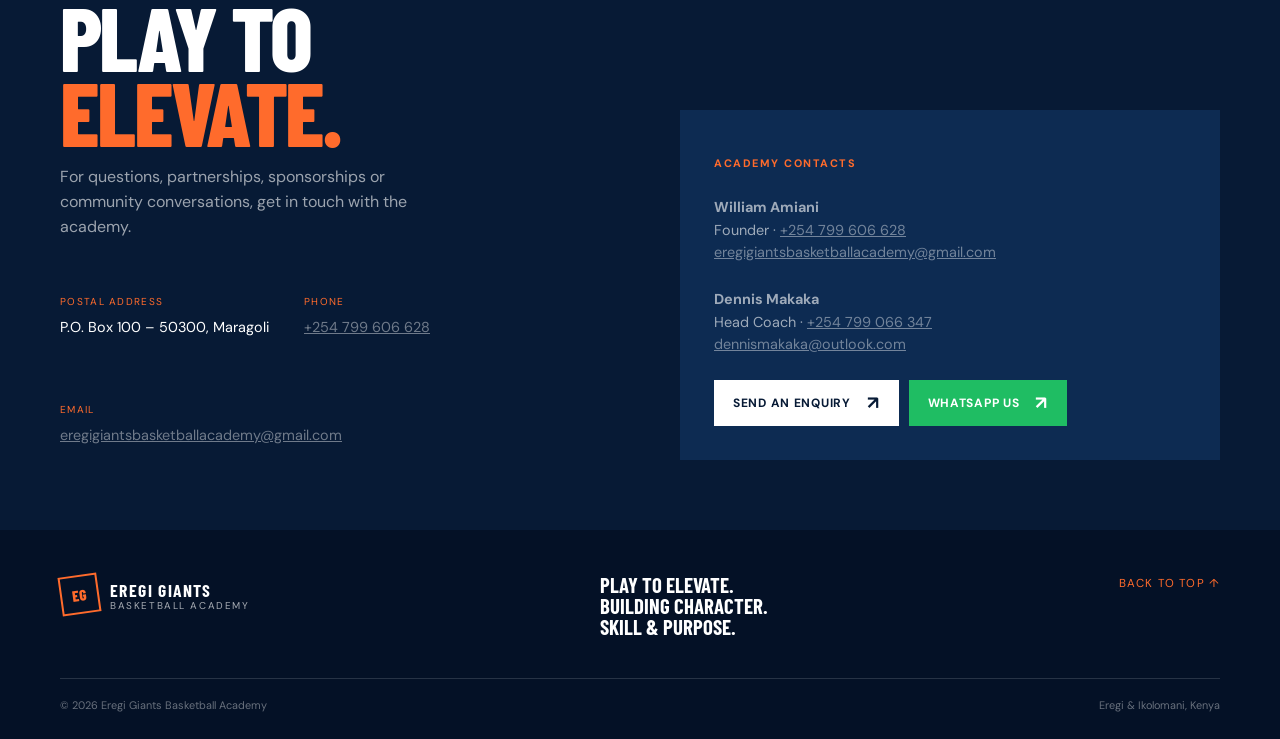
==== commit 4f72bdac: "Make WhatsApp contact action prominent\n\nCo-authored-by: Copilot <223556219+Copilot@users.noreply.g" ====
--- a/eregi-giants/index.html
+++ b/eregi-giants/index.html
@@ -70,7 +70,7 @@
 
     <section class="join-section section-pad" id="join"><div class="container join-grid"><div><p class="eyebrow"><span></span> Find your place</p><h2>Ready to<br /><em>join us?</em></h2><p>Parents, guardians and aspiring players can share their interest using this private enquiry form. We will only use your information to respond to your enquiry.</p><div class="privacy-note"><span aria-hidden="true">⌁</span><p><strong>Your privacy matters.</strong><br />Information submitted here is not displayed publicly.</p></div></div><form class="enquiry-form" id="join-form" action="https://formspree.io/f/mqppjvbl" method="POST" novalidate><input type="hidden" name="_subject" value="New Eregi Giants player enquiry" /><div class="form-intro"><span>Player & parent enquiry</span><small>Fields marked * are required</small></div><div class="form-row"><label>Full name *<input name="name" autocomplete="name" required /></label><label>Age *<input name="age" type="number" min="5" max="100" required /></label></div><div class="form-row"><label>Email address *<input name="email" type="email" autocomplete="email" required /></label><label>Phone number<input name="phone" type="tel" autocomplete="tel" /></label></div><label>Parent / guardian contact (required for applicants under 18)<input name="guardian" placeholder="Name and phone number" /></label><label>Area of residence *<input name="location" required placeholder="Town / area, Kakamega County" /></label><label>Basketball experience<select name="experience"><option value="">Select one</option><option>New to basketball</option><option>Some experience</option><option>Regular player</option><option>Competitive experience</option></select></label><label>Message or additional information<textarea name="message" rows="4" placeholder="Tell us a little about your interest..."></textarea></label><label class="checkbox-label"><input type="checkbox" name="consent" required /> <span>I agree that Eregi Giants may use these details to respond to my enquiry. *</span></label><button class="button button-dark" type="submit">Send enquiry <span>↗</span></button><p class="form-status" role="status" aria-live="polite"></p></form></div></section>
 
-    <section class="contact-section section-pad" id="contact"><div class="container contact-grid"><div><p class="eyebrow light"><span></span> Let's connect</p><h2>Play to<br /><em>elevate.</em></h2><p>For questions, partnerships, sponsorships or community conversations, get in touch with the academy.</p><div class="contact-details"><p><small>Postal address</small>P.O. Box 100 – 50300, Maragoli</p><p><small>Phone</small><a class="muted" href="tel:+254799606628">+254 799 606 628</a></p><p><small>Email</small><a class="muted" href="mailto:eregigiantsbasketballacademy@gmail.com">eregigiantsbasketballacademy@gmail.com</a></p></div></div><div class="contact-card"><p class="card-label">Academy contacts</p><p><strong>William Amiani</strong><br />Founder · <a class="muted" href="tel:+254799606628">+254 799 606 628</a><br /><a class="muted" href="mailto:eregigiantsbasketballacademy@gmail.com">eregigiantsbasketballacademy@gmail.com</a></p><p><strong>Dennis Makaka</strong><br />Head Coach · <a class="muted" href="tel:+254799066347">+254 799 066 347</a><br /><a class="muted" href="mailto:dennismakaka@outlook.com">dennismakaka@outlook.com</a></p><a class="button button-light" href="#join">Send an enquiry <span>↗</span></a></div></div></section>
+    <section class="contact-section section-pad" id="contact"><div class="container contact-grid"><div><p class="eyebrow light"><span></span> Let's connect</p><h2>Play to<br /><em>elevate.</em></h2><p>For questions, partnerships, sponsorships or community conversations, get in touch with the academy.</p><div class="contact-details"><p><small>Postal address</small>P.O. Box 100 – 50300, Maragoli</p><p><small>Phone</small><a class="muted" href="tel:+254799606628">+254 799 606 628</a></p><p><small>Email</small><a class="muted" href="mailto:eregigiantsbasketballacademy@gmail.com">eregigiantsbasketballacademy@gmail.com</a></p></div></div><div class="contact-card"><p class="card-label">Academy contacts</p><p><strong>William Amiani</strong><br />Founder · <a class="muted" href="tel:+254799606628">+254 799 606 628</a><br /><a class="muted" href="mailto:eregigiantsbasketballacademy@gmail.com">eregigiantsbasketballacademy@gmail.com</a></p><p><strong>Dennis Makaka</strong><br />Head Coach · <a class="muted" href="tel:+254799066347">+254 799 066 347</a><br /><a class="muted" href="mailto:dennismakaka@outlook.com">dennismakaka@outlook.com</a></p><div class="contact-actions"><a class="button button-light" href="#join">Send an enquiry <span>↗</span></a><a class="button button-whatsapp" href="https://wa.me/254799606628?text=Hello%20Eregi%20Giants%20Basketball%20Academy%2C%20I%20would%20like%20to%20learn%20more%20about%20your%20programs." target="_blank" rel="noopener noreferrer">WhatsApp us <span>↗</span></a></div></div></div></section>
   </main>
 
   <footer class="site-footer"><div class="container footer-top"><a class="brand" href="#top"><span class="brand-mark" aria-hidden="true">EG</span><span><strong>EREGI GIANTS</strong><small>Basketball Academy</small></span></a><p>Play to Elevate.<br />Building Character.<br />Skill & Purpose.</p><a class="back-top" href="#top">Back to top ↑</a></div><div class="container footer-bottom"><span>© <span id="year"></span> Eregi Giants Basketball Academy</span><span>Eregi & Ikolomani, Kenya</span></div></footer>
--- a/eregi-giants/styles.css
+++ b/eregi-giants/styles.css
@@ -28,3 +28,4 @@
 .enquiry-form{background:#e2edf9}
 .contact-card{background:#0d2b52}
 .site-footer{background:#041126}
+.contact-actions{display:flex;flex-wrap:wrap;gap:10px}.button-whatsapp{background:#1fbd63;color:#fff}.button-whatsapp:hover{background:#159c50}
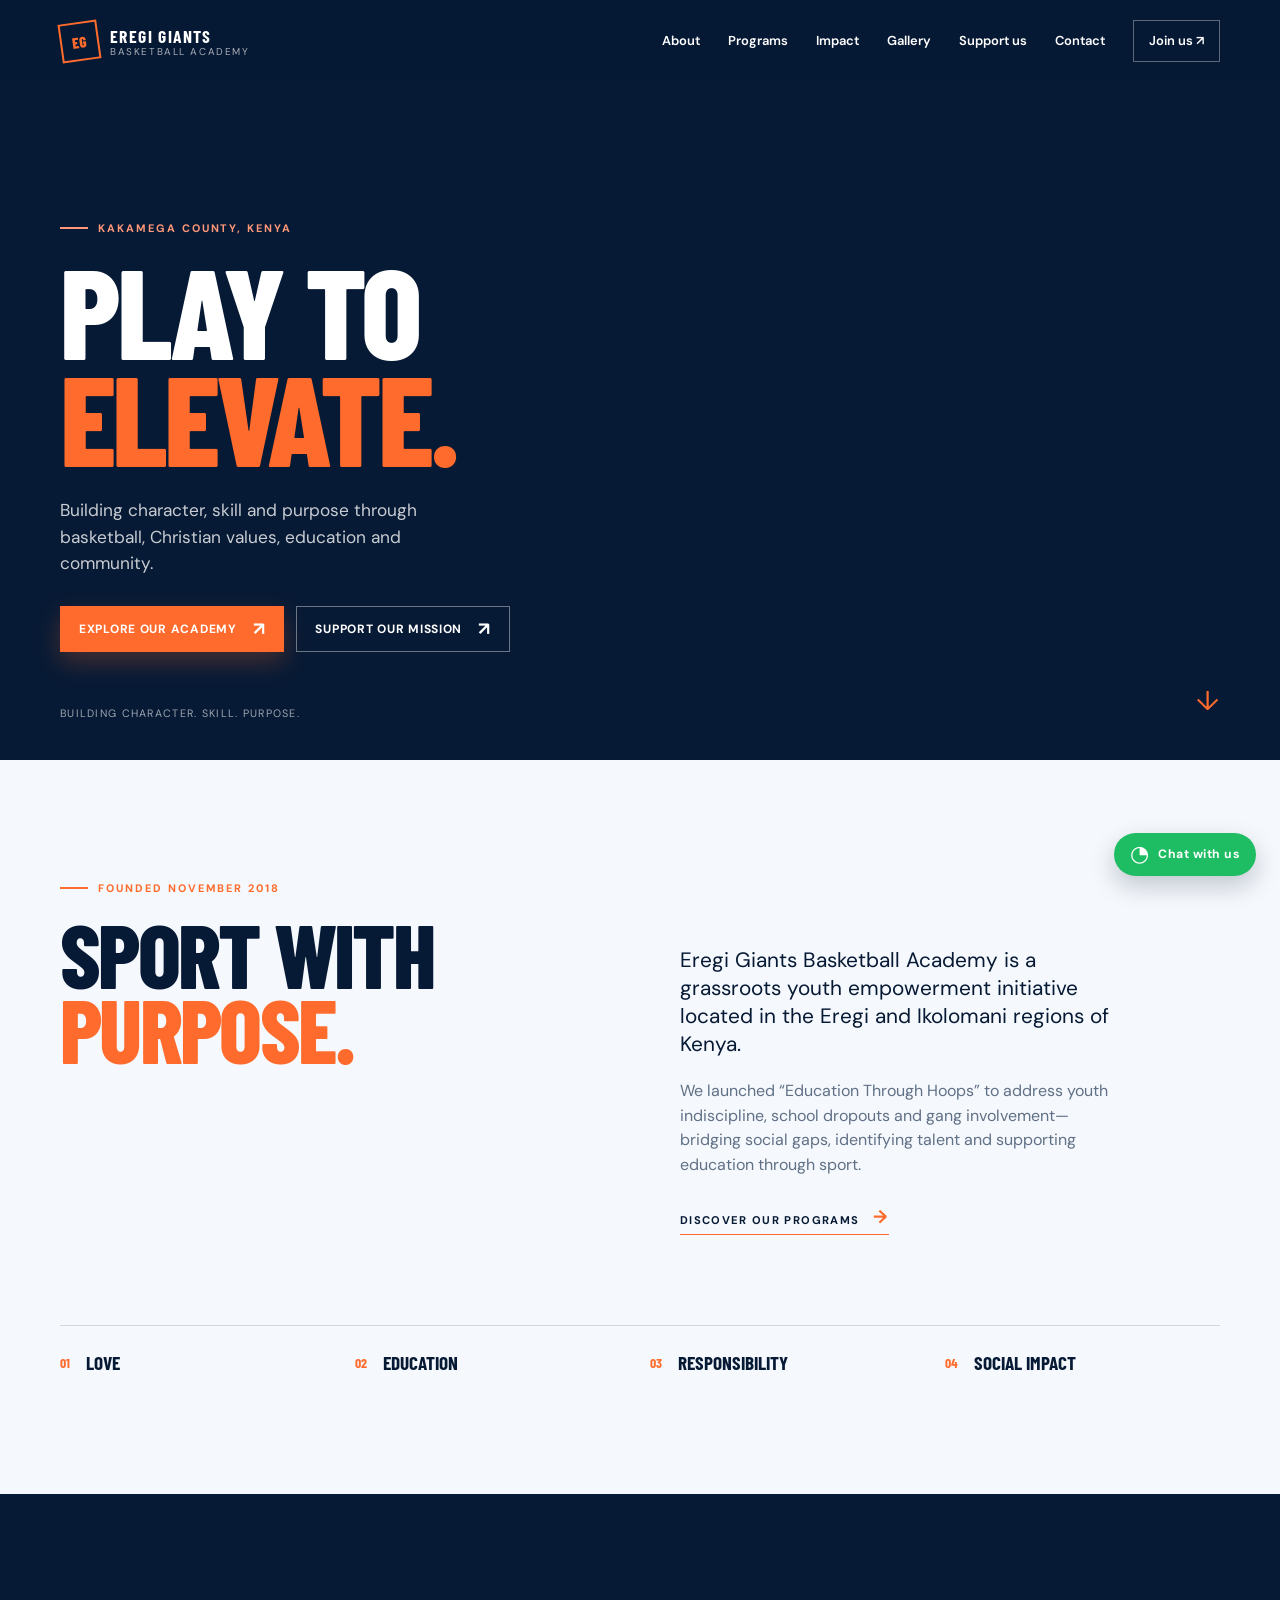
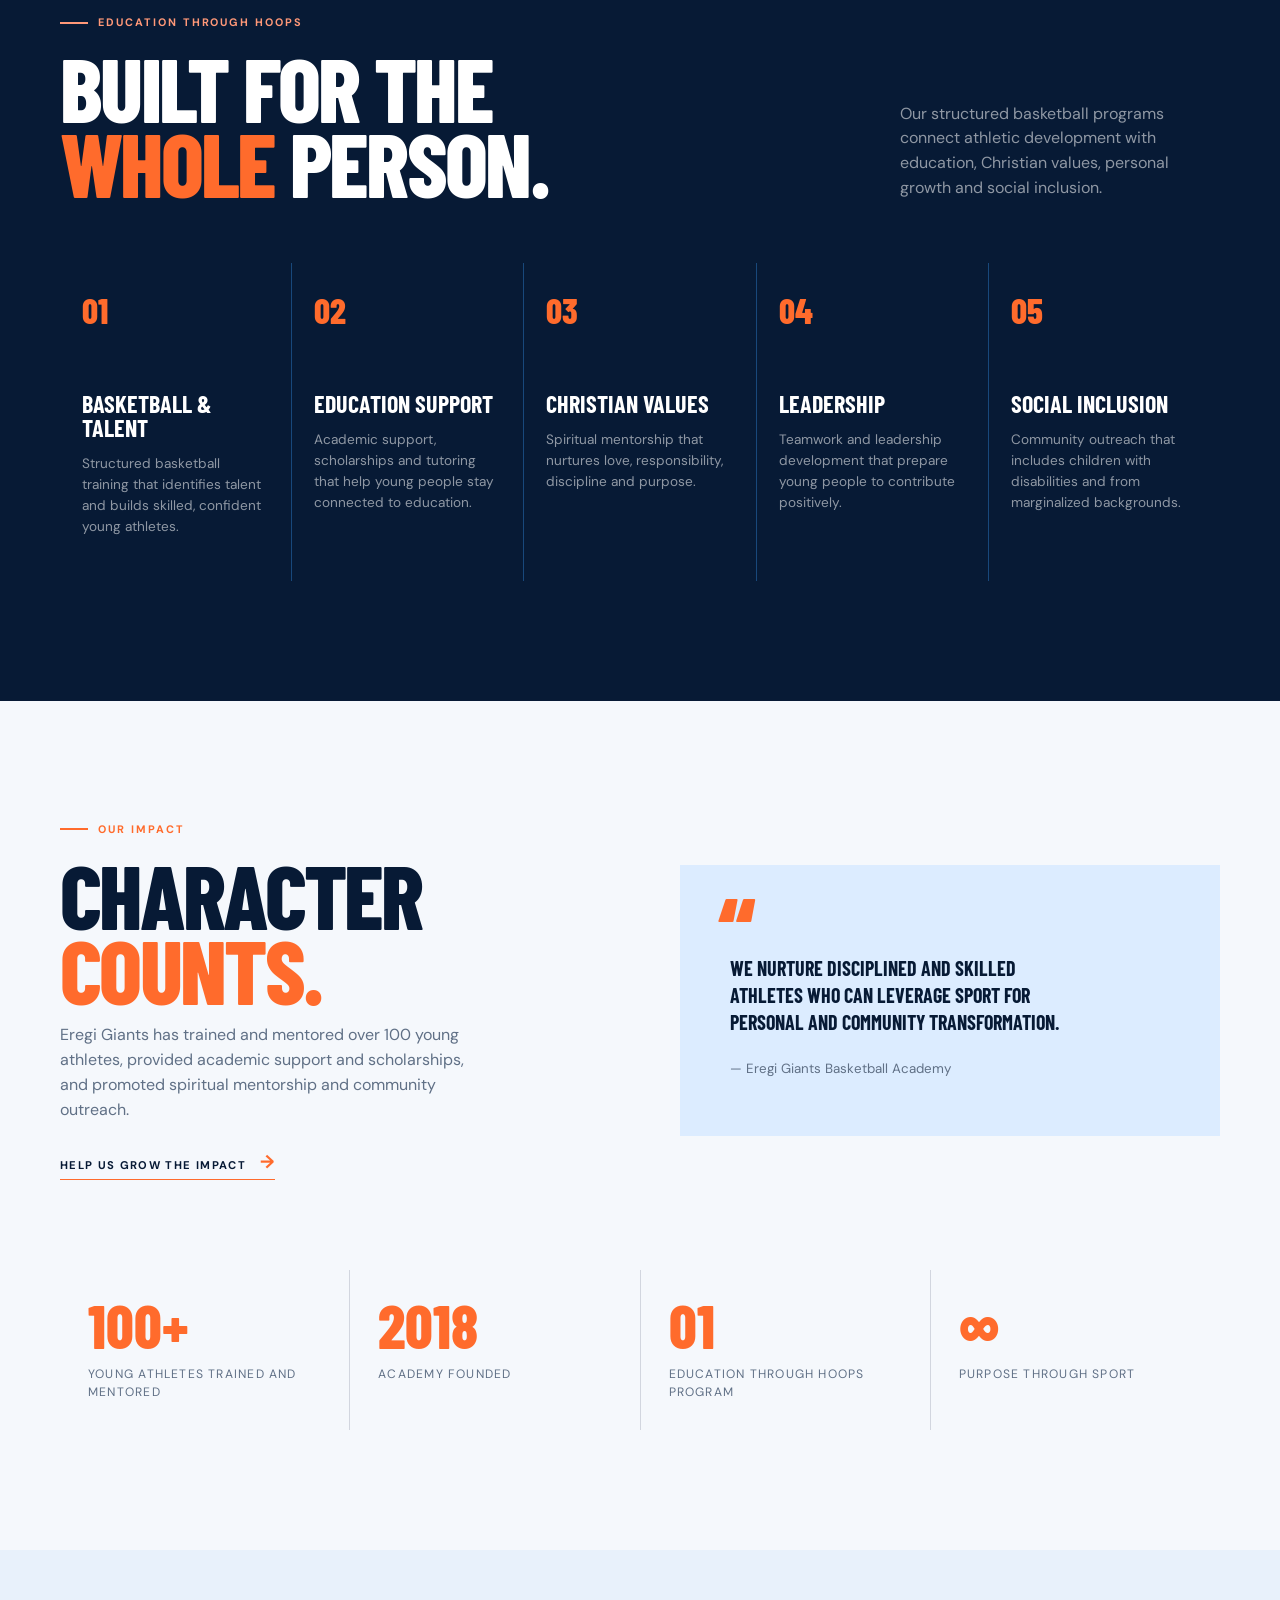
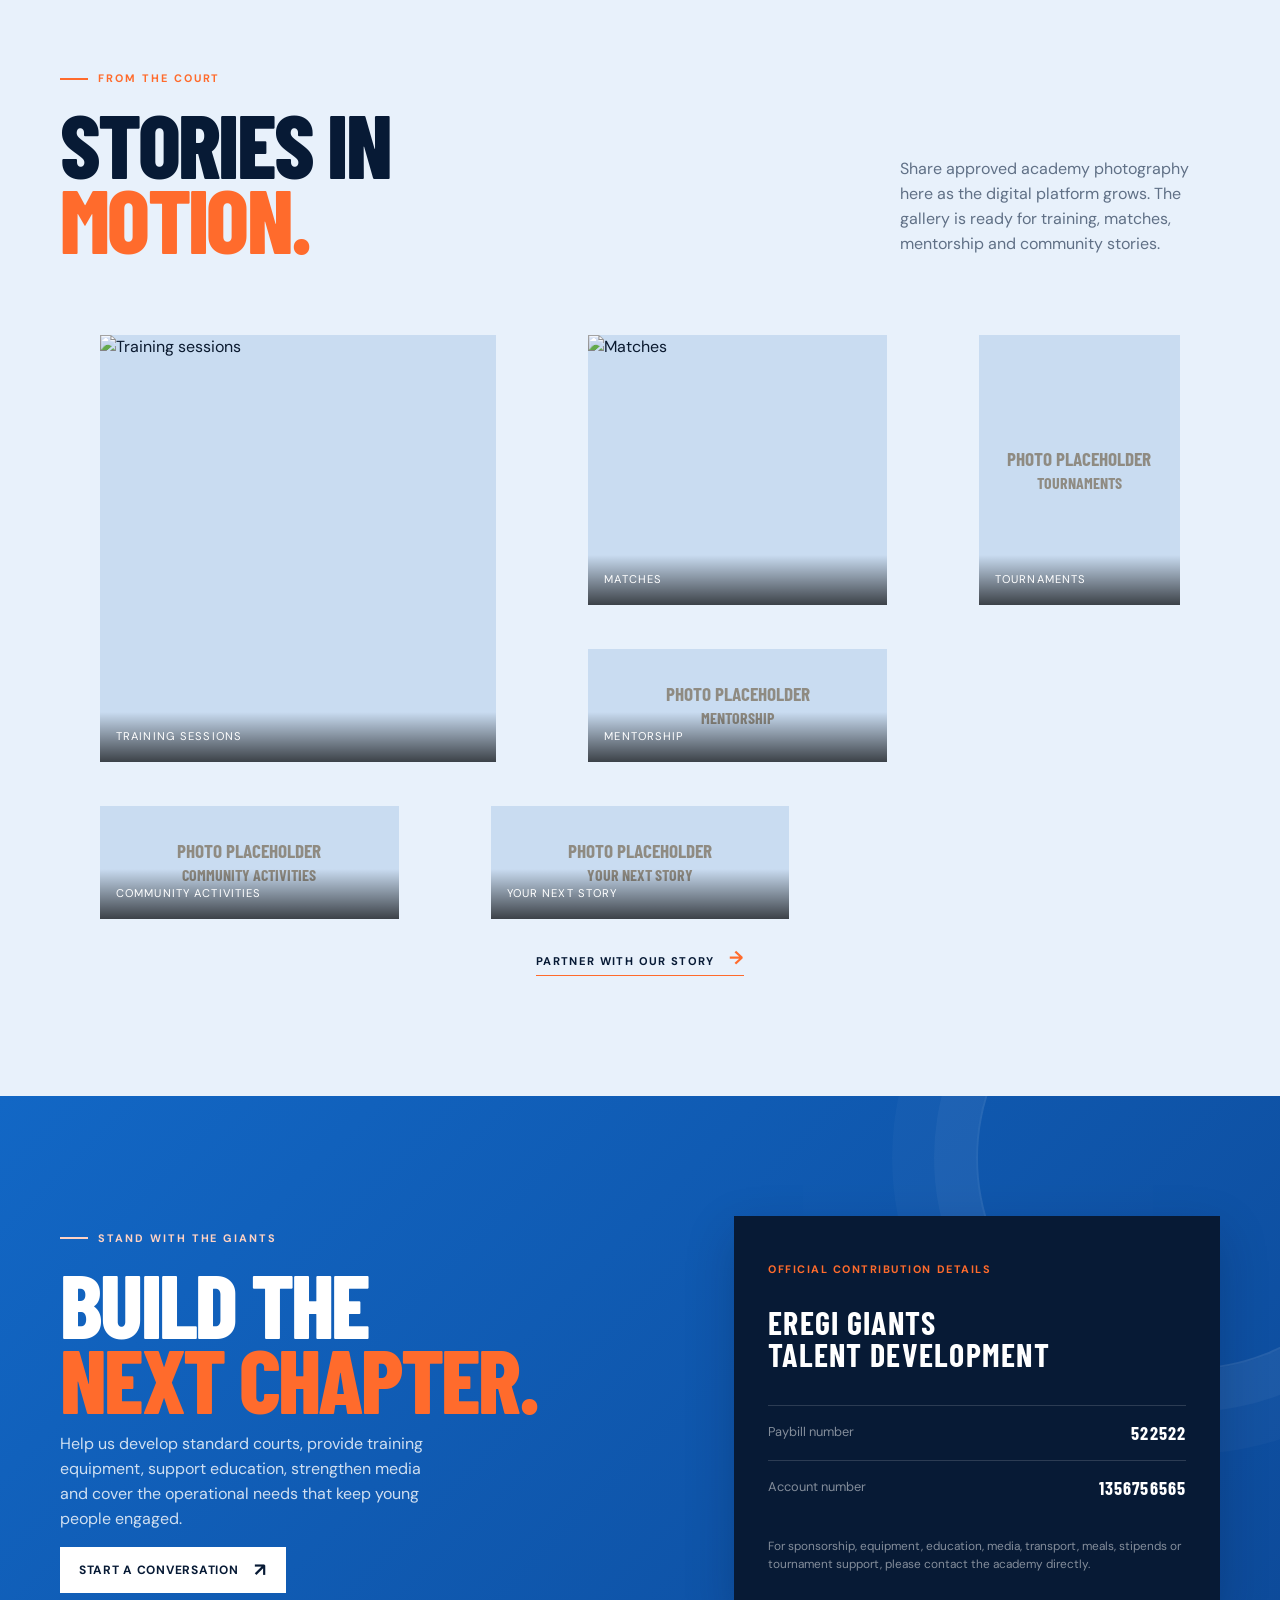
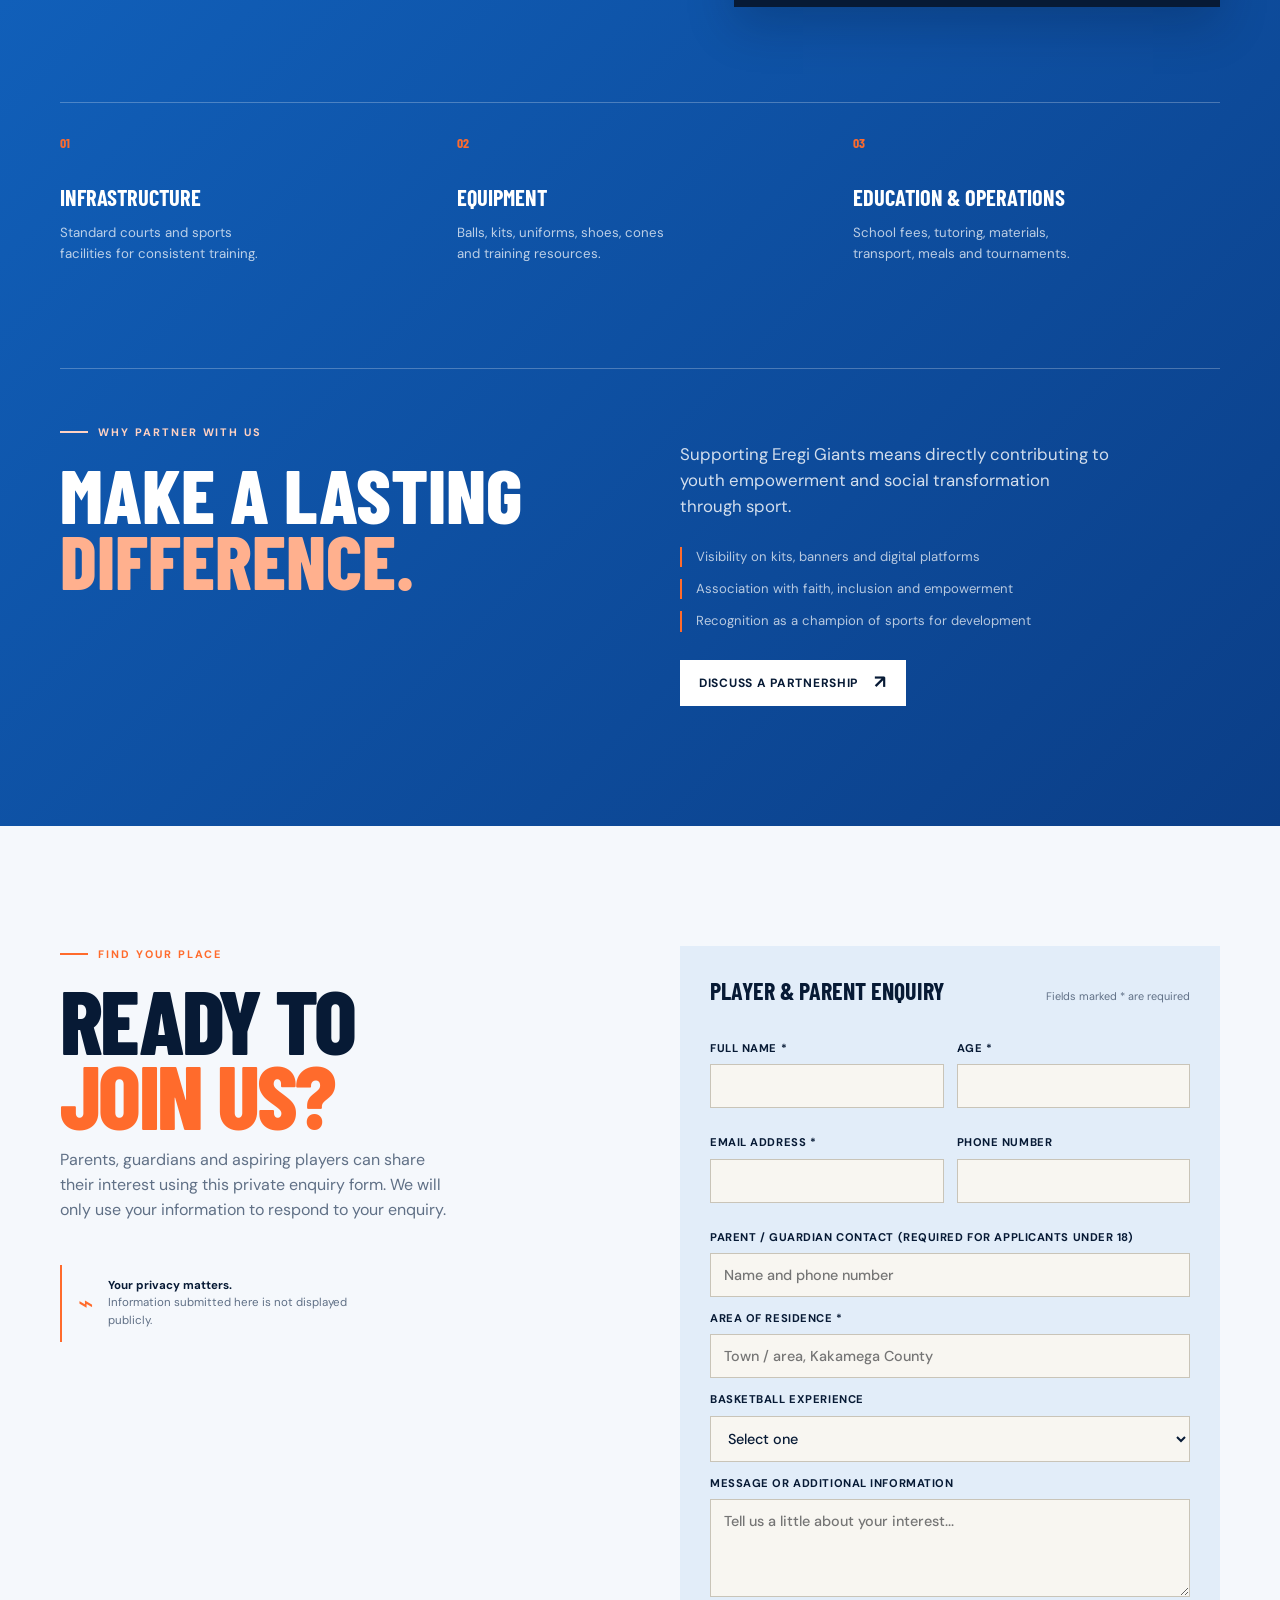
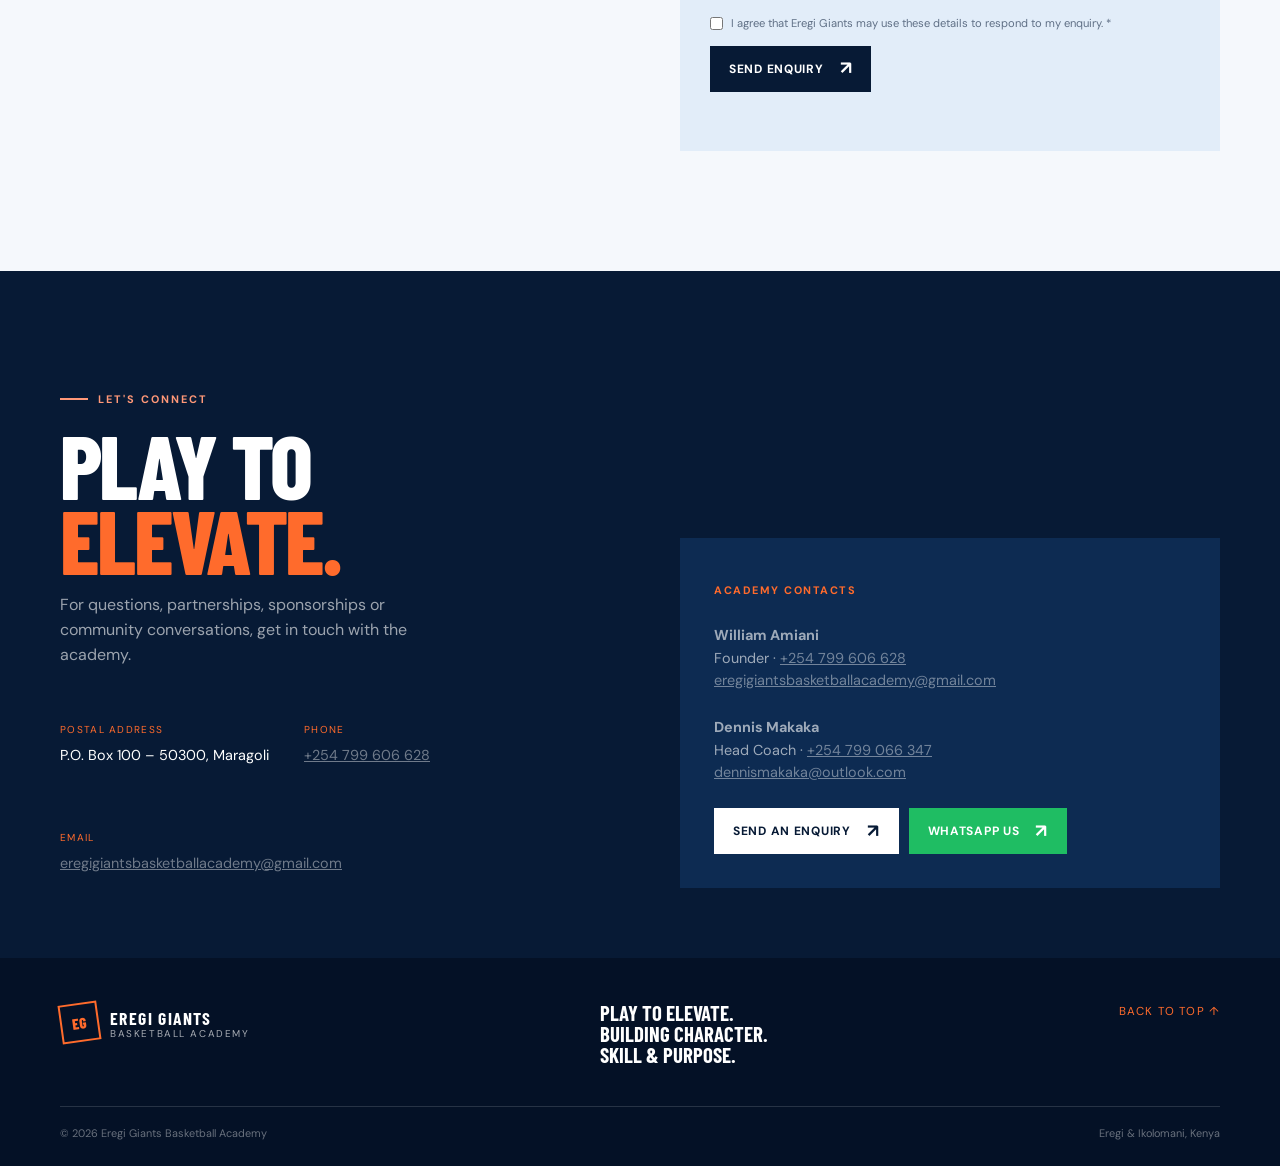
==== commit db673a99: "Add sponsorship partnership section\n\nCo-authored-by: Copilot <223556219+Copilot@users.noreply.gith" ====
--- a/eregi-giants/index.html
+++ b/eregi-giants/index.html
@@ -66,6 +66,7 @@
     <section class="support-section section-pad" id="support">
       <div class="container support-grid"><div><p class="eyebrow light"><span></span> Stand with the giants</p><h2>Build the<br /><em>next chapter.</em></h2><p>Help us develop standard courts, provide training equipment, support education, strengthen media and cover the operational needs that keep young people engaged.</p><a class="button button-light" href="#join">Start a conversation <span>↗</span></a></div><div class="paybill-card"><p class="card-label">Official contribution details</p><h3>EREGI GIANTS<br />TALENT DEVELOPMENT</h3><div class="pay-row"><span>Paybill number</span><strong>522522</strong></div><div class="pay-row"><span>Account number</span><strong>1356756565</strong></div><p class="small-note">For sponsorship, equipment, education, media, transport, meals, stipends or tournament support, please contact the academy directly.</p></div></div>
       <div class="container support-options"><div><span class="option-num">01</span><h3>Infrastructure</h3><p>Standard courts and sports facilities for consistent training.</p></div><div><span class="option-num">02</span><h3>Equipment</h3><p>Balls, kits, uniforms, shoes, cones and training resources.</p></div><div><span class="option-num">03</span><h3>Education & operations</h3><p>School fees, tutoring, materials, transport, meals and tournaments.</p></div></div>
+      <div class="container partnership-block"><div><p class="eyebrow light"><span></span> Why partner with us</p><h3>Make a lasting<br /><em>difference.</em></h3></div><div class="partnership-copy"><p>Supporting Eregi Giants means directly contributing to youth empowerment and social transformation through sport.</p><div class="partner-benefits"><span>Visibility on kits, banners and digital platforms</span><span>Association with faith, inclusion and empowerment</span><span>Recognition as a champion of sports for development</span></div><a class="button button-light" href="#join">Discuss a partnership <span>↗</span></a></div></div>
     </section>
 
     <section class="join-section section-pad" id="join"><div class="container join-grid"><div><p class="eyebrow"><span></span> Find your place</p><h2>Ready to<br /><em>join us?</em></h2><p>Parents, guardians and aspiring players can share their interest using this private enquiry form. We will only use your information to respond to your enquiry.</p><div class="privacy-note"><span aria-hidden="true">⌁</span><p><strong>Your privacy matters.</strong><br />Information submitted here is not displayed publicly.</p></div></div><form class="enquiry-form" id="join-form" action="https://formspree.io/f/mqppjvbl" method="POST" novalidate><input type="hidden" name="_subject" value="New Eregi Giants player enquiry" /><div class="form-intro"><span>Player & parent enquiry</span><small>Fields marked * are required</small></div><div class="form-row"><label>Full name *<input name="name" autocomplete="name" required /></label><label>Age *<input name="age" type="number" min="5" max="100" required /></label></div><div class="form-row"><label>Email address *<input name="email" type="email" autocomplete="email" required /></label><label>Phone number<input name="phone" type="tel" autocomplete="tel" /></label></div><label>Parent / guardian contact (required for applicants under 18)<input name="guardian" placeholder="Name and phone number" /></label><label>Area of residence *<input name="location" required placeholder="Town / area, Kakamega County" /></label><label>Basketball experience<select name="experience"><option value="">Select one</option><option>New to basketball</option><option>Some experience</option><option>Regular player</option><option>Competitive experience</option></select></label><label>Message or additional information<textarea name="message" rows="4" placeholder="Tell us a little about your interest..."></textarea></label><label class="checkbox-label"><input type="checkbox" name="consent" required /> <span>I agree that Eregi Giants may use these details to respond to my enquiry. *</span></label><button class="button button-dark" type="submit">Send enquiry <span>↗</span></button><p class="form-status" role="status" aria-live="polite"></p></form></div></section>
--- a/eregi-giants/styles.css
+++ b/eregi-giants/styles.css
@@ -29,3 +29,5 @@
 .contact-card{background:#0d2b52}
 .site-footer{background:#041126}
 .contact-actions{display:flex;flex-wrap:wrap;gap:10px}.button-whatsapp{background:#1fbd63;color:#fff}.button-whatsapp:hover{background:#159c50}
+.partnership-block{display:grid;grid-template-columns:1fr 1fr;gap:80px;border-top:1px solid rgba(255,255,255,.25);margin-top:90px;padding-top:55px}.partnership-block h3{font:800 clamp(3.2rem,6vw,5.5rem)/.86 var(--display);text-transform:uppercase;margin:0}.partnership-block h3 em{font-style:normal;color:#ffb08e}.partnership-copy>p{max-width:430px;color:rgba(255,255,255,.82);font-size:1.05rem}.partner-benefits{display:grid;gap:12px;margin:28px 0}.partner-benefits span{display:block;border-left:2px solid var(--orange);padding-left:14px;color:rgba(255,255,255,.7);font-size:.82rem}
+@media (max-width:800px){.partnership-block{grid-template-columns:1fr;gap:25px;margin-top:55px;padding-top:35px}}
